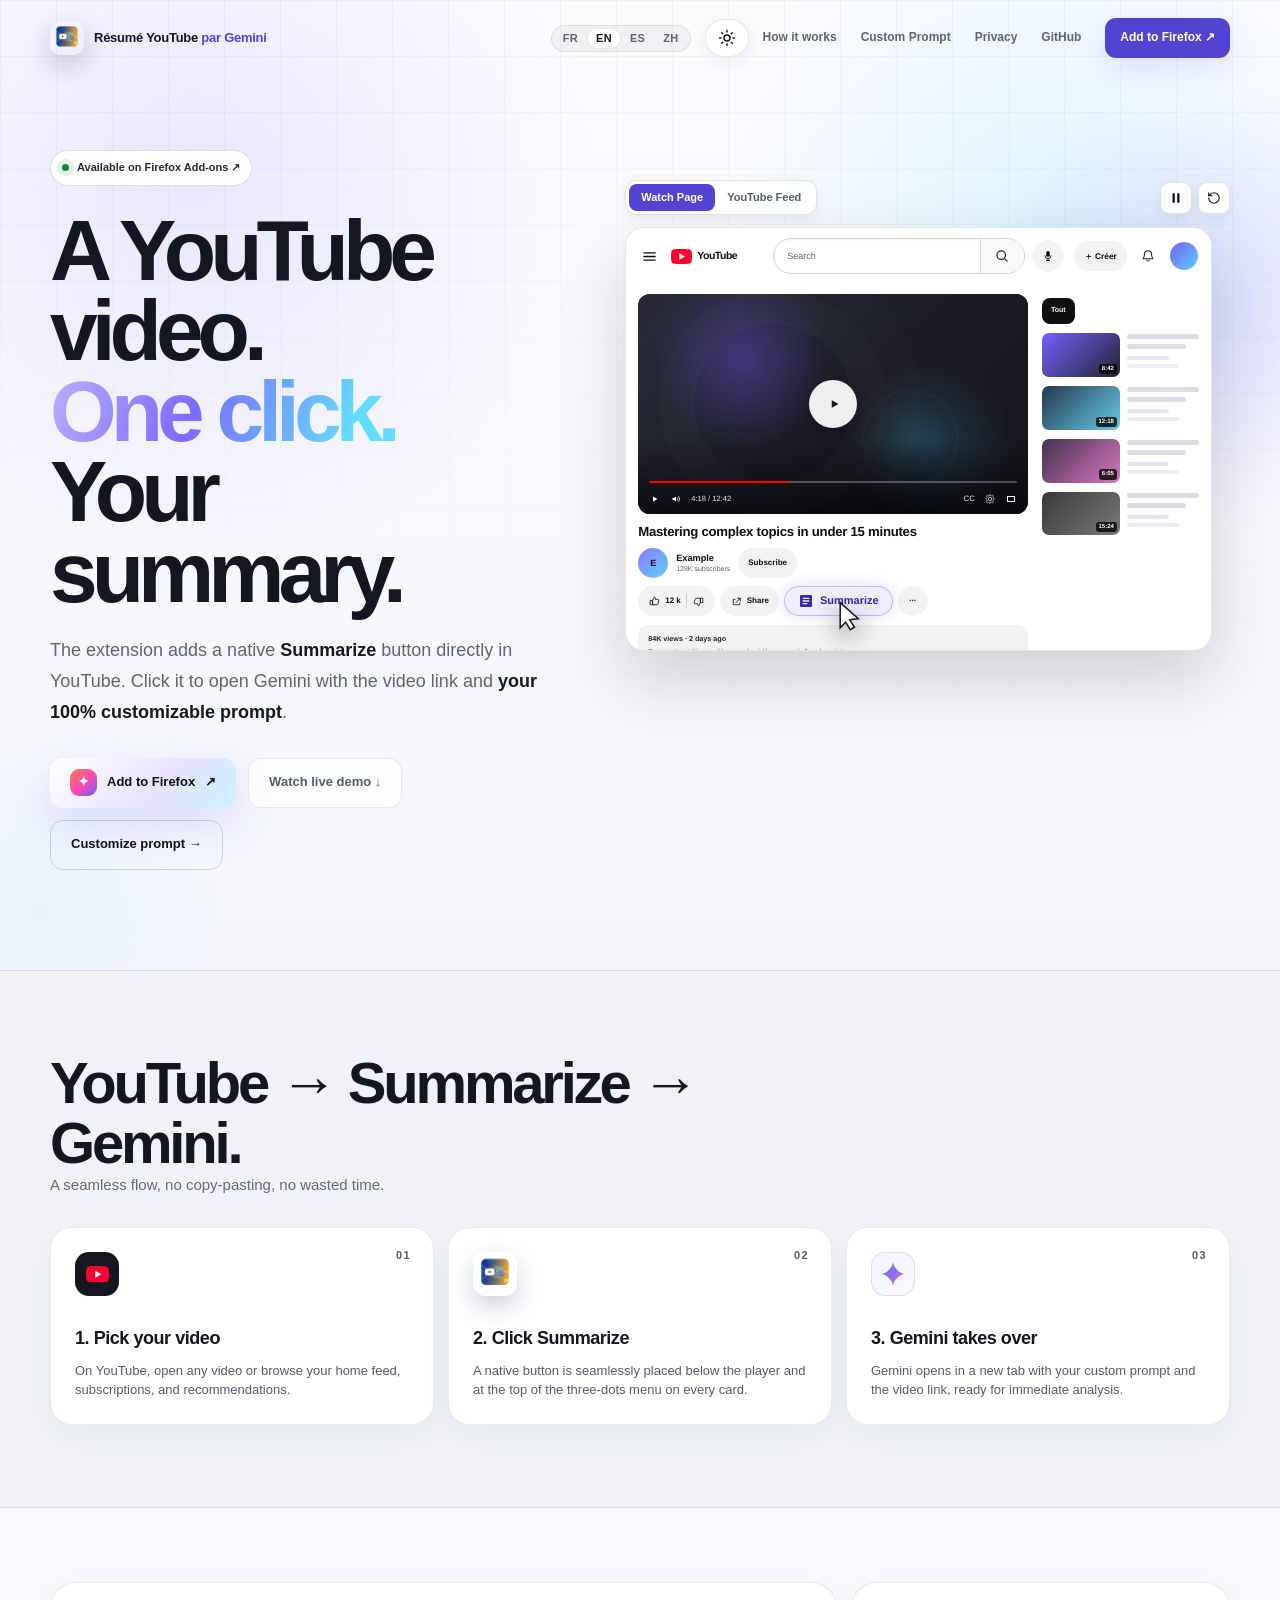
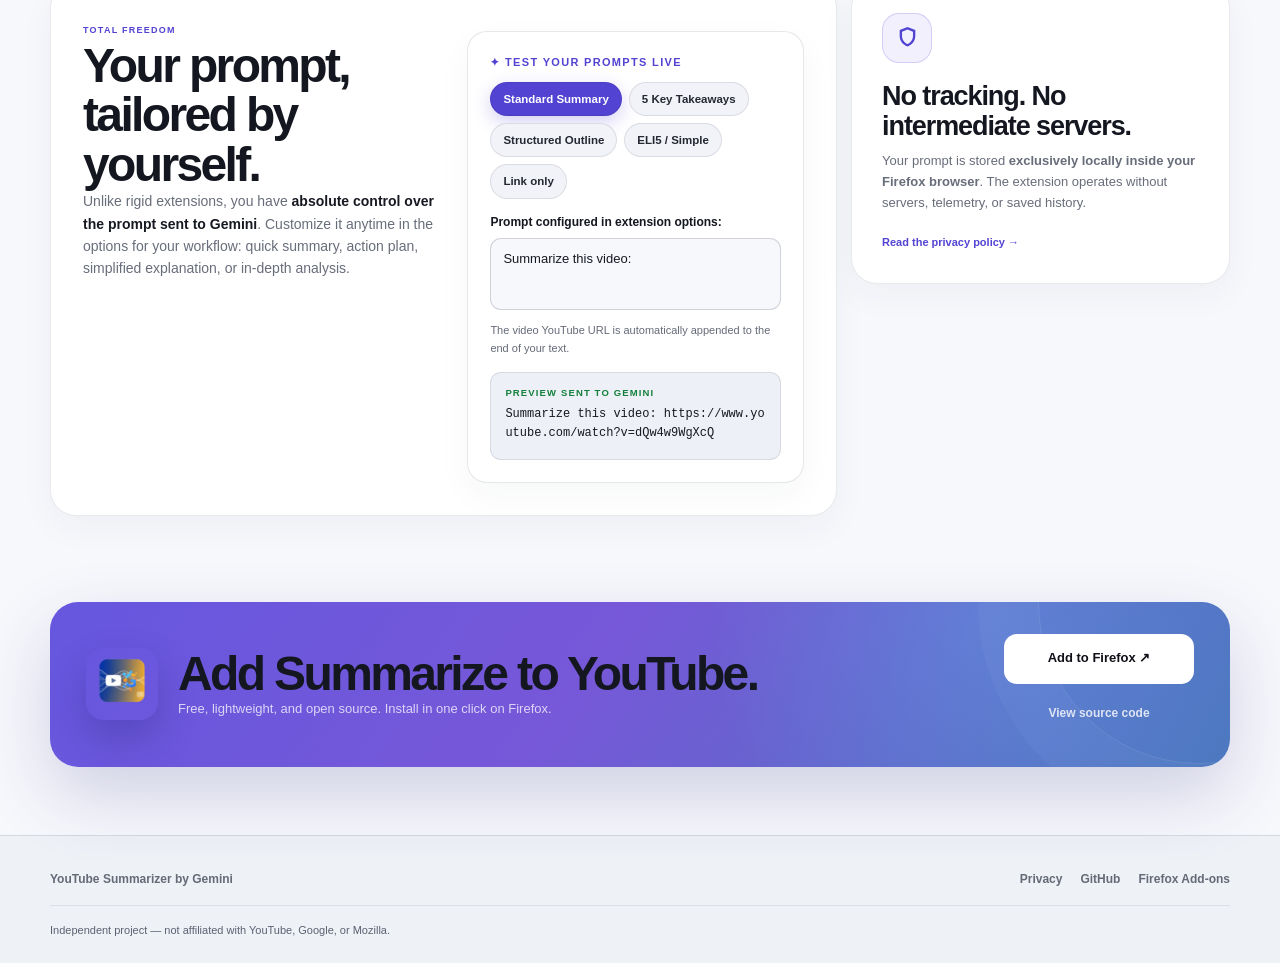
==== docs/index.html @ e34c374c "fix(landing): equalize youtube mockups, scale gemini details, and optimize mobile layout" ====
<!doctype html>
<html lang="fr">
<head>
  <meta charset="utf-8">
  <meta name="viewport" content="width=device-width,initial-scale=1">
  <meta name="theme-color" content="#0a0a0f">
  <meta name="description" content="Résumé YouTube par Gemini ajoute un bouton Résumer directement dans YouTube, puis ouvre Gemini avec la vidéo et votre prompt 100% personnalisable.">
  <meta property="og:title" content="Résumé YouTube par Gemini">
  <meta property="og:description" content="Un clic sur YouTube. Gemini s’ouvre. Votre résumé démarre avec votre prompt personnalisé.">
  <meta property="og:type" content="website">
  <meta property="og:locale" content="fr_FR">
  <meta property="og:site_name" content="Résumé YouTube par Gemini">
  <meta property="og:url" content="https://epikaigle.github.io/resume-youtube-gemini/">
  <meta property="og:image" content="https://epikaigle.github.io/resume-youtube-gemini/assets/social-preview.png?v=20260923">
  <meta property="og:image:alt" content="Résumé YouTube par Gemini — de YouTube à Gemini en un clic">
  <meta property="og:image:type" content="image/png">
  <meta property="og:image:width" content="1200">
  <meta property="og:image:height" content="630">
  <meta name="twitter:card" content="summary_large_image">
  <meta name="twitter:title" content="Résumé YouTube par Gemini">
  <meta name="twitter:description" content="Un clic sur YouTube. Gemini s’ouvre avec le lien et votre consigne personnalisée.">
  <meta name="twitter:image" content="https://epikaigle.github.io/resume-youtube-gemini/assets/social-preview.png?v=20260923">
  <meta name="twitter:image:alt" content="Résumé YouTube par Gemini — de YouTube à Gemini en un clic">
  <meta name="robots" content="index,follow">
  <link rel="canonical" href="https://epikaigle.github.io/resume-youtube-gemini/">
  <title>Résumé YouTube par Gemini — Extension Firefox</title>
  <link rel="icon" href="assets/extension-icon.png?v=20260923" type="image/png" sizes="96x96">
  <script>
    (() => {
      document.documentElement.classList.add('js');
      try {
        const saved = localStorage.getItem('site-theme');
        const systemDark = window.matchMedia('(prefers-color-scheme: dark)').matches;
        document.documentElement.dataset.theme = saved || (systemDark ? 'dark' : 'light');
      } catch {
        document.documentElement.dataset.theme = 'dark';
      }
    })();
  </script>
  <link rel="stylesheet" href="styles.css?v=20260923">
  <script type="application/ld+json">
  {
    "@context": "https://schema.org",
    "@type": "SoftwareApplication",
    "name": "Résumé YouTube par Gemini",
    "applicationCategory": "BrowserApplication",
    "operatingSystem": "Firefox",
    "description": "Extension Firefox qui ajoute un bouton Résumer sur YouTube et ouvre Gemini avec le lien de la vidéo et un prompt personnalisable.",
    "url": "https://epikaigle.github.io/resume-youtube-gemini/",
    "downloadUrl": "https://addons.mozilla.org/firefox/addon/gemini-youtube-summarizer/",
    "isAccessibleForFree": true,
    "codeRepository": "https://github.com/Epikaigle/resume-youtube-gemini",
    "image": "https://epikaigle.github.io/resume-youtube-gemini/assets/social-preview.png?v=20260923"
  }
  </script>
</head>
<body>
  <a class="skip-link" href="#main">Aller au contenu</a>
  <div class="progress" aria-hidden="true"><span></span></div>

  <header class="site-header">
    <div class="container nav">
      <a class="brand" href="#main" aria-label="Accueil">
        <img class="brand-icon" src="assets/extension-icon.png?v=20260923" width="34" height="34" alt="" aria-hidden="true">
        <span class="brand-text">Résumé YouTube <b>par Gemini</b></span>
      </a>

      <!-- Sélecteur de Langue (FR, EN, ES, ZH) -->
      <div class="lang-switcher" role="group" aria-label="Choisir la langue / Select language">
        <button class="lang-btn active" data-lang="fr" type="button" aria-label="Français">FR</button>
        <button class="lang-btn" data-lang="en" type="button" aria-label="English">EN</button>
        <button class="lang-btn" data-lang="es" type="button" aria-label="Español">ES</button>
        <button class="lang-btn" data-lang="zh" type="button" aria-label="中文">ZH</button>
      </div>

      <button class="theme-toggle" type="button" aria-label="Passer au thème clair" aria-pressed="false" title="Changer de thème">
        <svg class="theme-icon theme-icon-sun" viewBox="0 0 24 24" width="18" height="18" fill="none" stroke="currentColor" stroke-width="2" stroke-linecap="round" stroke-linejoin="round" aria-hidden="true"><circle cx="12" cy="12" r="4"/><path d="M12 2v2M12 20v2M4.93 4.93l1.41 1.41M17.66 17.66l1.41 1.41M2 12h2M20 12h2M6.34 17.66l-1.41 1.41M19.07 4.93l-1.41 1.41"/></svg>
        <svg class="theme-icon theme-icon-moon" viewBox="0 0 24 24" width="18" height="18" fill="none" stroke="currentColor" stroke-width="2" stroke-linecap="round" stroke-linejoin="round" aria-hidden="true"><path d="M12 3a6 6 0 0 0 9 9 9 9 0 1 1-9-9Z"/></svg>
      </button>

      <button class="menu-button" type="button" aria-expanded="false" aria-controls="nav-links">
        <span></span><span></span><span></span>
        <span class="sr-only">Ouvrir le menu</span>
      </button>

      <nav class="nav-links" id="nav-links">
        <a href="#comment" data-i18n="nav_how">Comment ça marche</a>
        <a href="#avantages" data-i18n="nav_custom">Personnaliser le prompt</a>
        <a href="privacy.html" data-i18n="nav_privacy">Confidentialité</a>
        <a href="https://github.com/Epikaigle/resume-youtube-gemini" target="_blank" rel="noreferrer">GitHub</a>
        <a class="nav-install" href="https://addons.mozilla.org/firefox/addon/gemini-youtube-summarizer/" target="_blank" rel="noreferrer" data-i18n="nav_install">Ajouter à Firefox ↗</a>
      </nav>
    </div>
  </header>

  <main id="main">
    <section class="hero">
      <div class="hero-light hero-light-a" aria-hidden="true"></div>
      <div class="hero-light hero-light-b" aria-hidden="true"></div>

      <div class="container hero-grid">
        <div class="hero-copy reveal">
          <a class="amo-pill" href="https://addons.mozilla.org/firefox/addon/gemini-youtube-summarizer/" target="_blank" rel="noreferrer">
            <span></span> <span data-i18n="hero_pill">Disponible sur Firefox Add-ons ↗</span>
          </a>

          <h1 data-i18n="hero_title">Une vidéo YouTube.<br><em>Un clic.</em> Votre résumé.</h1>
          <p class="hero-text" data-i18n="hero_text">L’extension ajoute un bouton <strong>Résumer</strong> natif directement dans YouTube. Au clic, elle ouvre Gemini avec le lien de la vidéo et <strong>votre prompt 100% personnalisable</strong>.</p>

          <div class="hero-actions">
            <a class="button button-primary" href="https://addons.mozilla.org/firefox/addon/gemini-youtube-summarizer/" target="_blank" rel="noreferrer">
              <span class="firefox-mark">✦</span>
              <span data-i18n="hero_cta_add">Ajouter à Firefox</span>
              <span>↗</span>
            </a>
            <a class="button button-secondary" href="#demo" id="hero-demo-trigger" data-i18n="hero_cta_demo">Voir la démo en direct ↓</a>
            <a class="button button-outline" href="#avantages" data-i18n="hero_cta_custom">Personnaliser son prompt →</a>
          </div>
        </div>

        <div class="hero-visual reveal" id="demo" data-flow-mode="watch" data-flow-phase="idle" role="region" aria-label="Démonstration animée de l'extension YouTube et Google Gemini">
          
          <!-- Contrôles positionnés au-dessus de la fenêtre YouTube (sans superposition) -->
          <div class="demo-controls-bar" aria-label="Contrôles de la démonstration">
            <div class="demo-modes" role="tablist" aria-label="Scénario YouTube">
              <button class="demo-mode-tab active" type="button" data-mode="watch" role="tab" aria-selected="true" data-i18n="demo_tab_watch">Page Vidéo</button>
              <button class="demo-mode-tab" type="button" data-mode="feed" role="tab" aria-selected="false" data-i18n="demo_tab_feed">Accueil YouTube</button>
            </div>
            <div class="demo-actions">
              <button class="demo-ctrl-btn" id="demo-ctrl-toggle" type="button" aria-label="Mettre en pause l’animation" title="Pause / Lecture">
                <svg class="icon-pause" viewBox="0 0 24 24" width="14" height="14" fill="currentColor" aria-hidden="true"><rect x="6" y="4" width="4" height="16" rx="1"/><rect x="14" y="4" width="4" height="16" rx="1"/></svg>
                <svg class="icon-play" viewBox="0 0 24 24" width="14" height="14" fill="currentColor" aria-hidden="true"><path d="m7 4 13 8-13 8V4Z"/></svg>
              </button>
              <button class="demo-ctrl-btn" id="demo-ctrl-replay" type="button" aria-label="Rejouer l’animation" title="Rejouer">
                <svg viewBox="0 0 24 24" width="14" height="14" fill="none" stroke="currentColor" stroke-width="2" stroke-linecap="round" stroke-linejoin="round" aria-hidden="true"><path d="M3 12a9 9 0 1 0 9-9 9.75 9.75 0 0 0-6.74 2.74L3 8"/><path d="M3 3v5h5"/></svg>
              </button>
            </div>
          </div>

          <!-- Zone scénique contenant les fenêtres YouTube et Gemini -->
          <div class="demo-stage">
            <div class="demo-cursor" aria-hidden="true">
              <svg viewBox="0 0 24 30"><path d="M3 2.5 20.5 18l-8.2 1.2 4.5 7.2-4.1 2.3-4.4-7.2L3 27V2.5Z" fill="#fff" stroke="#171820" stroke-width="1.5"/></svg>
              <span class="cursor-click-ring"></span>
            </div>

            <!-- YouTube Watch Page Mockup (Exact Extension & YouTube Layout) -->
            <div class="youtube-page-mock">
              <div class="yt-appbar">
                <div class="yt-left">
                  <span class="yt-menu" aria-hidden="true"><svg viewBox="0 0 24 24"><path d="M4 7h16M4 12h16M4 17h16" fill="none" stroke="currentColor" stroke-width="1.8" stroke-linecap="round"/></svg></span>
                  <span class="yt-logo">
                    <svg viewBox="0 0 28 20" aria-hidden="true"><path fill="#ff0033" d="M27.4 3.1A3.5 3.5 0 0 0 25 .7C22.8 0 14 0 14 0S5.2 0 3 .7A3.5 3.5 0 0 0 .6 3.1 36 36 0 0 0 0 10a36 36 0 0 0 .6 6.9A3.5 3.5 0 0 0 3 19.3c2.2.7 11 .7 11 .7s8.8 0 11-.7a3.5 3.5 0 0 0 2.4-2.4A36 36 0 0 0 28 10a36 36 0 0 0-.6-6.9Z"/><path fill="#fff" d="m11.2 14.3 7.3-4.3-7.3-4.3v8.6Z"/></svg>
                    <b>YouTube</b>
                  </span>
                </div>

                <div class="yt-search-wrap">
                  <div class="yt-search">
                    <span class="demo-yt-search-label">Rechercher</span>
                    <b aria-hidden="true"><svg viewBox="0 0 24 24"><circle cx="10.8" cy="10.8" r="6.4" fill="none" stroke="currentColor" stroke-width="1.8"/><path d="m15.6 15.6 4.1 4.1" fill="none" stroke="currentColor" stroke-width="1.8" stroke-linecap="round"/></svg></b>
                  </div>
                  <span class="yt-voice" aria-hidden="true"><svg viewBox="0 0 24 24"><rect x="9" y="3.5" width="6" height="10" rx="3" fill="currentColor"/><path d="M6.8 11.5a5.2 5.2 0 0 0 10.4 0M12 16.7v3M9.3 19.7h5.4" fill="none" stroke="currentColor" stroke-width="1.5" stroke-linecap="round"/></svg></span>
                </div>

                <div class="yt-top-actions">
                  <span class="yt-create">＋ Créer</span>
                  <span class="yt-bell" aria-hidden="true"><svg viewBox="0 0 24 24"><path d="M6.7 9.5a5.3 5.3 0 0 1 10.6 0c0 5 2 5.4 2 6.5H4.7c0-1.1 2-1.5 2-6.5Z" fill="none" stroke="currentColor" stroke-width="1.6"/><path d="M10 18.2a2.2 2.2 0 0 0 4 0" fill="none" stroke="currentColor" stroke-width="1.6" stroke-linecap="round"/></svg></span>
                  <i class="yt-profile"></i>
                </div>
              </div>

              <div class="yt-layout">
                <div class="yt-watch">
                  <div class="yt-player">
                    <div class="yt-scene">
                      <div class="scene-orb scene-orb-a"></div>
                      <div class="scene-orb scene-orb-b"></div>
                      <span class="player-center" aria-hidden="true"><svg viewBox="0 0 24 24"><path d="m9 7 9 5-9 5V7Z" fill="currentColor"/></svg></span>
                    </div>
                    <div class="yt-progress-track"><i></i></div>
                    <div class="yt-controls">
                      <span class="yt-control-icon" aria-hidden="true"><svg viewBox="0 0 24 24"><path d="m8 7 9 5-9 5V7Z" fill="currentColor"/></svg></span>
                      <span class="yt-control-icon" aria-hidden="true"><svg viewBox="0 0 24 24"><path d="M5 10v4h3l4 3V7l-4 3H5Z" fill="currentColor"/><path d="M15 9.5a4 4 0 0 1 0 5M17.5 7a7.2 7.2 0 0 1 0 10" fill="none" stroke="currentColor" stroke-width="1.5" stroke-linecap="round"/></svg></span>
                      <small>4:18 / 12:42</small>
                      <div>
                        <span>CC</span>
                        <span class="yt-control-icon" aria-hidden="true"><svg viewBox="0 0 24 24"><path d="M12 8.5a3.5 3.5 0 1 0 0 7 3.5 3.5 0 0 0 0-7Z" fill="none" stroke="currentColor" stroke-width="1.5"/><path d="m12 3 1 2.1 2.3.5 1.8-1.4 2 2-1.4 1.8.5 2.3L20.5 12l-2.3 1.7-.5 2.3 1.4 1.8-2 2-1.8-1.4-2.3.5L12 21l-1-2.1-2.3-.5-1.8 1.4-2-2L6.3 16l-.5-2.3L3.5 12l2.3-1.7.5-2.3L4.9 6.2l2-2 1.8 1.4 2.3-.5L12 3Z" fill="none" stroke="currentColor" stroke-width="1.2" stroke-linejoin="round"/></svg></span>
                        <span class="yt-control-icon" aria-hidden="true"><svg viewBox="0 0 24 24"><path d="M4 6h16v12H4V6Zm2 2v8h12V8H6Z" fill="currentColor"/></svg></span>
                      </div>
                    </div>
                  </div>

                  <div class="yt-title demo-yt-title">Comprendre un sujet complexe en moins de 15 minutes</div>

                  <div class="yt-info-row">
                    <div class="yt-channel">
                      <span class="yt-avatar">E</span>
                      <div><strong class="demo-yt-channel">Exemple</strong><small class="demo-yt-subs">128 k abonnés</small></div>
                      <span class="yt-subscribe demo-yt-subscribe">S’abonner</span>
                    </div>

                    <!-- Authentic YouTube Action Buttons with the injected extension button -->
                    <div class="yt-actions-row">
                      <span class="yt-pill yt-pill-like"><svg class="yt-action-icon" viewBox="0 0 24 24" aria-hidden="true"><path d="M8.5 10 11 4.5c.5-1.1 2.1-.8 2.2.4l.2 3.1H18a2 2 0 0 1 1.9 2.5l-1.5 6A2 2 0 0 1 16.5 18H8.5v-8Z" fill="none" stroke="currentColor" stroke-width="1.5"/><path d="M4 10h4.5v8H4v-8Z" fill="none" stroke="currentColor" stroke-width="1.5"/></svg>12 k<i class="yt-like-sep"></i><svg class="yt-action-icon" viewBox="0 0 24 24" aria-hidden="true"><path d="M15.5 14 13 19.5c-.5 1.1-2.1.8-2.2-.4l-.2-3.1H6a2 2 0 0 1-1.9-2.5l1.5-6A2 2 0 0 1 7.5 6h8v8Z" fill="none" stroke="currentColor" stroke-width="1.5"/><path d="M20 14h-4.5V6H20v8Z" fill="none" stroke="currentColor" stroke-width="1.5"/></svg></span>
                      <span class="yt-pill"><svg class="yt-action-icon" viewBox="0 0 24 24" aria-hidden="true"><path d="M14 6h5v5M19 6l-8 8" fill="none" stroke="currentColor" stroke-width="1.7" stroke-linecap="round"/><path d="M18 14v4H6V8h4" fill="none" stroke="currentColor" stroke-width="1.5"/></svg><span class="demo-yt-share">Partager</span></span>
                      
                      <!-- Exact Injected Button from extension content.js -->
                      <strong class="yt-resume-action yt-spec-button-tonal" id="gemini-summary-button-watch-page" title="Résumer">
                        <svg class="yt-summary-svg" viewBox="0 0 24 24" width="20" height="20" aria-hidden="true"><path d="M19 3H5c-1.1 0-2 .9-2 2v14c0 1.1.9 2 2 2h14c1.1 0 2-.9 2-2V5c0-1.1-.9-2-2-2zm-5 14H7v-2h7v2zm3-4H7v-2h10v2zm0-4H7V7h10v2z" fill="currentColor"/></svg>
                        <span class="demo-yt-btn-text">Résumer</span>
                        <i></i>
                      </strong>

                      <span class="yt-pill yt-more" aria-hidden="true">···</span>
                    </div>
                  </div>

                  <div class="yt-description">
                    <strong class="demo-yt-views">84 k vues · il y a 2 jours</strong>
                    <span>Dans cette vidéo, on découvre les idées essentielles du sujet...</span>
                  </div>
                </div>

                <aside class="yt-sidebar" aria-hidden="true">
                  <span class="yt-filter">Tout</span>
                  <div class="yt-rec"><i class="thumb thumb-a"><span>8:42</span></i><div><b></b><b></b><small></small><em></em></div></div>
                  <div class="yt-rec"><i class="thumb thumb-b"><span>12:18</span></i><div><b></b><b></b><small></small><em></em></div></div>
                  <div class="yt-rec"><i class="thumb thumb-c"><span>6:05</span></i><div><b></b><b></b><small></small><em></em></div></div>
                  <div class="yt-rec"><i class="thumb thumb-d"><span>15:24</span></i><div><b></b><b></b><small></small><em></em></div></div>
                </aside>
              </div>
            </div>

            <!-- YouTube Feed Mockup (True Regular Grid & Popup Menu) -->
            <div class="youtube-feed-mock" aria-hidden="true">
              <div class="yt-feed-top">
                <div class="yt-feed-brand">
                  <span class="yt-menu" aria-hidden="true"><svg viewBox="0 0 24 24"><path d="M4 7h16M4 12h16M4 17h16" fill="none" stroke="currentColor" stroke-width="1.8" stroke-linecap="round"/></svg></span>
                  <span class="yt-logo">
                    <svg viewBox="0 0 28 20" aria-hidden="true"><path fill="#ff0033" d="M27.4 3.1A3.5 3.5 0 0 0 25 .7C22.8 0 14 0 14 0S5.2 0 3 .7A3.5 3.5 0 0 0 .6 3.1 36 36 0 0 0 0 10a36 36 0 0 0 .6 6.9A3.5 3.5 0 0 0 3 19.3c2.2.7 11 .7 11 .7s8.8 0 11-.7a3.5 3.5 0 0 0 2.4-2.4A36 36 0 0 0 28 10a36 36 0 0 0-.6-6.9Z"/><path fill="#fff" d="m11.2 14.3 7.3-4.3-7.3-4.3v8.6Z"/></svg>
                    <b>YouTube</b>
                  </span>
                </div>

                <div class="yt-feed-search">
                  <span class="demo-yt-search-label">Rechercher</span>
                  <svg viewBox="0 0 24 24" aria-hidden="true"><circle cx="10.8" cy="10.8" r="6.4" fill="none" stroke="currentColor" stroke-width="1.8"/><path d="m15.6 15.6 4.1 4.1" fill="none" stroke="currentColor" stroke-width="1.8" stroke-linecap="round"/></svg>
                </div>

                <div class="yt-feed-actions">
                  <span class="yt-create">＋ Créer</span>
                  <i class="yt-profile"></i>
                </div>
              </div>

              <!-- Pill tags filter bar -->
              <div class="yt-chips-bar" aria-hidden="true">
                <span class="yt-chip active">Tout</span>
                <span class="yt-chip">Podcasts</span>
                <span class="yt-chip">Musique</span>
                <span class="yt-chip">Jeux vidéo</span>
              </div>

              <!-- True Regular 3-Column YouTube Grid -->
              <div class="yt-feed-layout">
                <article class="yt-card featured-card">
                  <div class="yt-card-thumb thumb-a"><span>12:42</span></div>
                  <div class="yt-card-meta">
                    <span class="yt-card-avatar">E</span>
                    <div class="yt-card-copy">
                      <b class="demo-card1-title">Comprendre un sujet complexe en moins de 15 minutes</b>
                      <small class="demo-card1-meta">Exemple · 84 k vues · il y a 2 jours</small>
                    </div>
                    <span class="yt-card-more">⋮</span>
                  </div>

                  <!-- Authentic Injected Menu item at top of dropdown -->
                  <div class="yt-card-menu">
                    <strong class="yt-card-resume" id="gemini-summary-button-menu">
                      <svg viewBox="0 0 24 24" width="18" height="18" aria-hidden="true"><path d="M19 3H5c-1.1 0-2 .9-2 2v14c0 1.1.9 2 2 2h14c1.1 0 2-.9 2-2V5c0-1.1-.9-2-2-2zm-5 14H7v-2h7v2zm3-4H7v-2h10v2zm0-4H7V7h10v2z" fill="currentColor"/></svg>
                      <span class="demo-yt-btn-text">Résumer</span>
                    </strong>
                    <span class="demo-menu-queue">Ajouter à la file d'attente</span>
                    <span class="demo-menu-save">Enregistrer pour plus tard</span>
                    <span class="demo-menu-share">Partager</span>
                  </div>
                </article>

                <article class="yt-card">
                  <div class="yt-card-thumb thumb-b"><span>8:42</span></div>
                  <div class="yt-card-meta">
                    <span class="yt-card-avatar">A</span>
                    <div class="yt-card-copy">
                      <b class="demo-card2-title">Les 5 idées clés pour progresser plus vite</b>
                      <small class="demo-card2-meta">Apprendre · 42 k vues · il y a 3 jours</small>
                    </div>
                    <span class="yt-card-dots">⋮</span>
                  </div>
                </article>

                <article class="yt-card">
                  <div class="yt-card-thumb thumb-c"><span>15:20</span></div>
                  <div class="yt-card-meta">
                    <span class="yt-card-avatar">M</span>
                    <div class="yt-card-copy">
                      <b class="demo-card3-title">Méthode simple pour retenir l'essentiel</b>
                      <small class="demo-card3-meta">Méthode · 63 k vues · il y a 5 jours</small>
                    </div>
                    <span class="yt-card-dots">⋮</span>
                  </div>
                </article>

                <article class="yt-card">
                  <div class="yt-card-thumb thumb-d"><span>21:15</span></div>
                  <div class="yt-card-meta">
                    <span class="yt-card-avatar">S</span>
                    <div class="yt-card-copy">
                      <b class="demo-card4-title">Guide complet : Maîtriser de nouvelles compétences</b>
                      <small class="demo-card4-meta">Science · 95 k vues · il y a 1 semaine</small>
                    </div>
                    <span class="yt-card-dots">⋮</span>
                  </div>
                </article>

                <article class="yt-card">
                  <div class="yt-card-thumb thumb-a"><span>10:05</span></div>
                  <div class="yt-card-meta">
                    <span class="yt-card-avatar">D</span>
                    <div class="yt-card-copy">
                      <b class="demo-card5-title">Comment organiser ses notes et ses idées efficacement</b>
                      <small class="demo-card5-meta">Découverte · 51 k vues · il y a 4 jours</small>
                    </div>
                    <span class="yt-card-dots">⋮</span>
                  </div>
                </article>

                <article class="yt-card">
                  <div class="yt-card-thumb thumb-b"><span>14:30</span></div>
                  <div class="yt-card-meta">
                    <span class="yt-card-avatar">T</span>
                    <div class="yt-card-copy">
                      <b class="demo-card6-title">Les secrets de la productivité moderne expliqués</b>
                      <small class="demo-card6-meta">Tech · 112 k vues · il y a 6 jours</small>
                    </div>
                    <span class="yt-card-dots">⋮</span>
                  </div>
                </article>
              </div>
            </div>

            <div class="handoff-arrow" aria-hidden="true">
              <span class="transfer-packet"><b>URL + Prompt</b></span>
              <svg viewBox="0 0 120 46"><path d="M3 23 C34 3,82 43,116 22" fill="none" stroke="currentColor" stroke-width="2" stroke-dasharray="4 6"/><path d="m108 14 9 8-9 8" fill="none" stroke="currentColor" stroke-width="2"/></svg>
            </div>

            <!-- Google Gemini Authentic Web Interface Mockup with Gemini Flash -->
            <div class="gemini-app-mock" aria-hidden="true">
              <aside class="gemini-sidebar-mock">
                <div class="gemini-side-brand">
                  <span aria-hidden="true"><svg viewBox="0 0 24 24"><path d="M4 7h16M4 12h16M4 17h16" fill="none" stroke="currentColor" stroke-width="1.7" stroke-linecap="round"/></svg></span>
                  <span class="gemini-brand-badge">Gemini</span>
                </div>
                <div class="gemini-new-chat">＋ <span class="demo-gemini-new-chat">Nouveau chat</span></div>
                <small class="demo-gemini-recent">Récents</small>
                <div class="gemini-history">
                  <i></i><i></i><i class="short"></i>
                </div>
                <div class="gemini-side-settings" aria-hidden="true"><svg viewBox="0 0 24 24"><circle cx="12" cy="12" r="3.2" fill="none" stroke="currentColor" stroke-width="1.5"/><path d="m12 3 1 2.1 2.3.5 1.8-1.4 2 2-1.4 1.8.5 2.3L20.5 12l-2.3 1.7-.5 2.3 1.4 1.8-2 2-1.8-1.4-2.3.5L12 21l-1-2.1-2.3-.5-1.8 1.4-2-2L6.3 16l-.5-2.3L3.5 12l2.3-1.7.5-2.3L4.9 6.2l2-2 1.8 1.4 2.3-.5L12 3Z" fill="none" stroke="currentColor" stroke-width="1.1" stroke-linejoin="round"/></svg></div>
              </aside>

              <div class="gemini-main-mock">
                <div class="gemini-topbar-mock">
                  <div class="gemini-model-pill">
                    <strong class="demo-gemini-model">Gemini Flash</strong>
                    <span class="chevron">▾</span>
                  </div>
                  <span class="gemini-account">E</span>
                </div>

                <div class="gemini-thread">
                  <div class="gemini-user-message">
                    <div class="gemini-yt-chip">
                      <svg viewBox="0 0 24 24" width="16" height="16" fill="#ff0033" aria-hidden="true"><path d="M23.498 6.186a3.016 3.016 0 0 0-2.122-2.136C19.505 3.545 12 3.545 12 3.545s-7.505 0-9.377.505A3.017 3.017 0 0 0 .502 6.186C0 8.07 0 12 0 12s0 3.93.502 5.814a3.016 3.016 0 0 0 2.122 2.136c1.871.505 9.376.505 9.376.505s7.505 0 9.377-.505a3.015 3.015 0 0 0 2.122-2.136C24 15.93 24 12 24 12s0-3.93-.502-5.814zM9.545 15.568V8.432L15.818 12l-6.273 3.568z"/></svg>
                      <span>youtube.com/watch?v=VIDEO_ID</span>
                    </div>
                    <span class="user-prompt-text demo-user-prompt">Résume-moi la vidéo :</span>
                  </div>

                  <div class="gemini-thinking">
                    <span class="gemini-glyph">✦</span>
                    <div>
                      <strong class="demo-gemini-thinking">Analyse de la vidéo YouTube...</strong>
                      <span class="thinking-dots"><i></i><i></i><i></i></span>
                    </div>
                  </div>

                  <div class="gemini-response">
                    <div class="gemini-response-brand"><span class="gemini-glyph">✦</span><strong>Gemini</strong></div>
                    <div class="gemini-response-title demo-gemini-resp-title">Résumé de la vidéo</div>
                    <p class="response-line response-intro demo-gemini-resp-intro">Voici les points clés à retenir de la présentation :</p>
                    <ul>
                      <li class="response-line response-one"><b class="demo-resp-p1-title">Concepts fondamentaux :</b> <span class="demo-resp-p1-text">se concentrer sur les piliers essentiels pour assimiler rapidement le sujet.</span></li>
                      <li class="response-line response-two"><b class="demo-resp-p2-title">Mise en pratique :</b> <span class="demo-resp-p2-text">connecter les idées nouvelles à des cas réels plutôt que les mémoriser isolément.</span></li>
                      <li class="response-line response-three"><b class="demo-resp-p3-title">Synthèse :</b> <span class="demo-resp-p3-text">retenir les 3 enseignements majeurs pour gagner un temps précieux.</span></li>
                    </ul>
                    <div class="gemini-response-actions">
                      <span title="Bonne réponse">👍</span>
                      <span title="Mauvaise réponse">👎</span>
                      <span title="Copier">📋</span>
                      <span title="Partager">↗</span>
                    </div>
                  </div>
                </div>

                <div class="gemini-composer">
                  <span class="gemini-add">＋</span>
                  <div class="gemini-composer-copy">
                    <span class="composer-placeholder demo-gemini-placeholder">Demandez à Gemini...</span>
                    <span class="composer-prompt" data-full-prompt="Résume-moi la vidéo : youtube.com/watch?v=VIDEO_ID"></span><span class="composer-caret" aria-hidden="true"></span>
                  </div>
                  <span class="gemini-mic" aria-hidden="true"><svg viewBox="0 0 24 24"><rect x="9" y="4" width="6" height="10" rx="3" fill="none" stroke="currentColor" stroke-width="1.6"/><path d="M6.8 11.5a5.2 5.2 0 0 0 10.4 0M12 16.7V20" fill="none" stroke="currentColor" stroke-width="1.6" stroke-linecap="round"/></svg></span>
                  <span class="gemini-send-animated">↑<i></i></span>
                </div>
              </div>
            </div>
          </div>
        </div>
      </div>
    </section>

    <!-- Section Comment ça marche -->
    <section class="how" id="comment">
      <div class="container">
        <div class="section-title reveal">
          <h2 data-i18n="how_title">YouTube → Résumer → Gemini.</h2>
          <p data-i18n="how_subtitle">Un flux direct, sans copier-coller ni perte de temps.</p>
        </div>

        <div class="steps">
          <article class="step reveal">
            <span class="number">01</span>
            <div class="step-icon youtube-mini">
              <svg viewBox="0 0 28 20" aria-hidden="true"><path fill="#ff0033" d="M27.4 3.1A3.5 3.5 0 0 0 25 .7C22.8 0 14 0 14 0S5.2 0 3 .7A3.5 3.5 0 0 0 .6 3.1 36 36 0 0 0 0 10a36 36 0 0 0 .6 6.9A3.5 3.5 0 0 0 3 19.3c2.2.7 11 .7 11 .7s8.8 0 11-.7a3.5 3.5 0 0 0 2.4-2.4A36 36 0 0 0 28 10a36 36 0 0 0-.6-6.9Z"/><path fill="#fff" d="m11.2 14.3 7.3-4.3-7.3-4.3v8.6Z"/></svg>
            </div>
            <h3 data-i18n="how_step1_title">1. Choisissez votre vidéo</h3>
            <p data-i18n="how_step1_desc">Sur YouTube, ouvrez une vidéo ou parcourez votre fil d’accueil, vos abonnements et vos recommandations.</p>
          </article>

          <article class="step reveal">
            <span class="number">02</span>
            <div class="step-icon extension-mini">
              <img src="assets/extension-icon.png?v=20260923" width="44" height="44" loading="lazy" decoding="async" alt="" aria-hidden="true">
            </div>
            <h3 data-i18n="how_step2_title">2. Cliquez sur Résumer</h3>
            <p data-i18n="how_step2_desc">Un bouton natif est ajouté sous le lecteur YouTube et en tête du menu contextuel (trois points) de chaque vidéo.</p>
          </article>

          <article class="step reveal">
            <span class="number">03</span>
            <div class="step-icon gemini-mini" aria-hidden="true">
              <svg viewBox="0 0 48 48">
                <defs><linearGradient id="gemini-step-gradient" x1="6" y1="4" x2="42" y2="44" gradientUnits="userSpaceOnUse"><stop stop-color="#4f8cff"/><stop offset=".48" stop-color="#8d6df1"/><stop offset="1" stop-color="#e46fc6"/></linearGradient></defs>
                <path d="M24 4c1.8 10.1 9.9 18.2 20 20-10.1 1.8-18.2 9.9-20 20-1.8-10.1-9.9-18.2-20-20C14.1 22.2 22.2 14.1 24 4Z" fill="url(#gemini-step-gradient)"/>
              </svg>
            </div>
            <h3 data-i18n="how_step3_title">3. Gemini prend le relais</h3>
            <p data-i18n="how_step3_desc">Gemini s’ouvre dans un nouvel onglet avec votre consigne personnalisée et le lien de la vidéo, prêt pour l’analyse.</p>
          </article>
        </div>
      </div>
    </section>

    <!-- Studio de Personnalisation du Prompt (Hauteur verrouillée : 0px de saut) -->
    <section class="benefits" id="avantages">
      <div class="container benefits-grid">
        <div class="benefit-main reveal">
          <div class="benefit-copy">
            <span class="kicker" data-i18n="studio_kicker">Liberté totale</span>
            <h2 data-i18n="studio_title_section">Votre prompt, personnalisé par vous-même.</h2>
            <p class="benefit-lead" data-i18n="studio_lead">
              Contrairement à d’autres extensions figées, vous avez le <strong>contrôle absolu sur la consigne envoyée à Gemini</strong>. Modifiez-la librement dans les options selon vos besoins : résumé rapide, plan d’action, vulgarisation ou analyse détaillée.
            </p>
          </div>

          <!-- Studio interactif calqué sur options.html de l'extension -->
          <div class="prompt-studio">
            <div class="studio-header">
              <span class="studio-title" data-i18n="studio_test_title">✦ Testez vos consignes en direct</span>
              <div class="studio-preset-list" role="group" aria-label="Exemples de prompts">
                <button class="preset-chip active" type="button" data-preset-id="classic" data-i18n="preset_classic">Résumé classique</button>
                <button class="preset-chip" type="button" data-preset-id="points" data-i18n="preset_points">5 idées clés</button>
                <button class="preset-chip" type="button" data-preset-id="plan" data-i18n="preset_plan">Plan détaillé</button>
                <button class="preset-chip" type="button" data-preset-id="simple" data-i18n="preset_simple">Vulgarisation</button>
                <button class="preset-chip" type="button" data-preset-id="link" data-i18n="preset_link">Lien seul</button>
              </div>
            </div>

            <div class="studio-editor">
              <label for="interactive-prompt-input" data-i18n="studio_input_label">Texte configuré dans les options de l’extension :</label>
              <textarea id="interactive-prompt-input" rows="3" spellcheck="false">Résume-moi la vidéo :</textarea>
              <small class="studio-hint" data-i18n="studio_hint">L'URL YouTube de la vidéo est ajoutée automatiquement à la fin de votre texte.</small>
            </div>

            <div class="studio-preview-card" aria-live="polite">
              <span class="preview-badge" data-i18n="studio_preview_badge">Aperçu envoyé à Gemini</span>
              <pre class="studio-preview-text" id="interactive-prompt-preview">Résume-moi la vidéo : https://www.youtube.com/watch?v=dQw4w9WgXcQ</pre>
            </div>
          </div>
        </div>

        <div class="benefit-side reveal" id="confidentialite">
          <span class="privacy-icon">
            <svg viewBox="0 0 32 32" aria-hidden="true"><path d="M16 2.6 26 6.5v7.5c0 6.1-4 11.3-10 13.4C10 25.3 6 20.1 6 14V6.5l10-3.9Zm0 3.3L9 8.6V14c0 4.5 2.8 8.5 7 10.4 4.2-1.9 7-5.9 7-10.4V8.6l-7-2.7Z"/></svg>
          </span>
          <h3 data-i18n="privacy_card_title">Pas de collecte. Pas de serveur intermédiaire.</h3>
          <p data-i18n="privacy_card_desc">Votre prompt est stocké <strong>uniquement en local dans votre navigateur Firefox</strong>. L'extension n'a aucun serveur, aucune télémétrie et ne conserve aucun historique.</p>
          <a class="benefit-privacy-link" href="privacy.html" data-i18n="privacy_card_link">Lire la politique de confidentialité →</a>
        </div>
      </div>
    </section>

    <!-- Section Installation -->
    <section class="install">
      <div class="container install-card reveal">
        <div class="install-copy">
          <img src="assets/extension-icon.png?v=20260923" width="96" height="96" loading="lazy" decoding="async" alt="" aria-hidden="true">
          <div>
            <h2 data-i18n="install_title">Ajoutez Résumer à YouTube.</h2>
            <p data-i18n="install_desc">Gratuit, léger et open source. Installez en un clic sur Firefox.</p>
          </div>
        </div>

        <div class="install-actions">
          <a class="button button-white" href="https://addons.mozilla.org/firefox/addon/gemini-youtube-summarizer/" target="_blank" rel="noreferrer" data-i18n="install_btn">Ajouter à Firefox ↗</a>
          <a class="code-link" href="https://github.com/Epikaigle/resume-youtube-gemini" target="_blank" rel="noreferrer" data-i18n="install_source">Voir le code source</a>
        </div>
      </div>
    </section>
  </main>

  <footer>
    <div class="container footer-row">
      <span class="footer-brand-title" data-i18n="footer_brand">Résumé YouTube par Gemini</span>
      <div>
        <a href="privacy.html" data-i18n="nav_privacy">Confidentialité</a>
        <a href="https://github.com/Epikaigle/resume-youtube-gemini" target="_blank" rel="noreferrer">GitHub</a>
        <a href="https://addons.mozilla.org/firefox/addon/gemini-youtube-summarizer/" target="_blank" rel="noreferrer">Firefox Add-ons</a>
      </div>
    </div>
    <div class="container legal-line" data-i18n="footer_legal">Projet indépendant — non affilié à YouTube, Google ou Mozilla.</div>
  </footer>

  <script src="script.js?v=20260923"></script>
</body>
</html>
---- docs/styles.css ----
:root{
  --bg:#0a0a0f;
  --bg-soft:#111118;
  --panel:#15151e;
  --text:#f6f7fb;
  --muted:#a6a8b5;
  --line:rgba(255,255,255,.09);
  --line-strong:rgba(255,255,255,.16);
  --purple:#7b6cff;
  --purple-2:#aa8cff;
  --cyan:#63dcff;
  --green:#70e2ad;
  --max:1180px;
}
*{
  box-sizing:border-box
}
html{
  scroll-behavior:smooth;scroll-padding-top:88px;color-scheme:dark
}
body{
  margin:0;
  color:var(--text);
  background:var(--bg);
  font-family:Inter,ui-sans-serif,-apple-system,BlinkMacSystemFont,"Segoe UI",Roboto,Helvetica,Arial,sans-serif;
  line-height:1.6;
  -webkit-font-smoothing:antialiased;
}
body.menu-open{
  overflow:hidden
}
a{
  color:inherit;text-decoration:none
}
button{
  font:inherit
}
img,svg{
  display:block
}
h1,h2,h3,p{
  margin-top:0
}
.container{
  width:min(var(--max),calc(100% - 48px));margin:0 auto
}
.sr-only{
  position:absolute;width:1px;height:1px;padding:0;margin:-1px;overflow:hidden;clip:rect(0,0,0,0);white-space:nowrap;border:0
}
.skip-link{
  position:fixed;z-index:120;left:16px;top:-80px;padding:10px 14px;border-radius:10px;background:#fff;color:#11121a;font-size:12px;font-weight:800;box-shadow:0 10px 30px rgba(0,0,0,.25)
}
.skip-link:focus{
  top:14px
}
a:focus-visible,button:focus-visible{
  outline:3px solid #8f82ff;outline-offset:3px;border-radius:8px
}
.progress{
  position:fixed;z-index:100;inset:0 0 auto;height:2px;pointer-events:none
}
.progress span{
  display:block;width:0;height:100%;background:linear-gradient(90deg,var(--purple-2),var(--cyan));box-shadow:0 0 16px rgba(99,220,255,.45)
}

.site-header{
  position:fixed;z-index:90;inset:0 0 auto;
  border-bottom:1px solid transparent;
  transition:background .25s ease,border-color .25s ease,backdrop-filter .25s ease;
}
.site-header.scrolled{
  background:rgba(10,10,15,.76);
  border-color:var(--line);
  backdrop-filter:blur(18px) saturate(140%);
}
.nav{
  height:76px;display:flex;align-items:center;gap:14px;min-width:0
}
.brand{
  display:flex;align-items:center;gap:10px;font-size:13px;font-weight:720;letter-spacing:-.02em;min-width:0;flex-shrink:1
}
.brand b{
  color:#b8b0ff
}
.brand-text{
  white-space:nowrap;overflow:hidden;text-overflow:ellipsis;min-width:0
}
.brand-icon{
  width:34px;height:34px;display:block;flex:0 0 auto;object-fit:contain;border-radius:10px;
  box-shadow:0 10px 26px rgba(42,35,105,.22)
}
.lang-switcher{
  display:inline-flex;align-items:center;padding:3px;border-radius:999px;
  background:rgba(255,255,255,.05);border:1px solid var(--line);margin-left:auto;gap:2px;
  flex-shrink:0
}
.lang-btn{
  border:0;background:transparent;color:var(--muted);padding:4px 8px;border-radius:999px;
  font-size:11px;font-weight:700;letter-spacing:.03em;cursor:pointer;transition:all .18s ease;line-height:1;
}
.lang-btn:hover{
  color:var(--text);background:rgba(255,255,255,.08);
}
.lang-btn.active{
  background:rgba(255,255,255,.16);color:#fff;font-weight:800;box-shadow:0 1px 4px rgba(0,0,0,.25);
}
.lang-switcher + .theme-toggle{
  margin-left:0;flex-shrink:0
}
.theme-toggle{
  flex-shrink:0
}
.nav-links{
  display:flex;align-items:center;gap:24px;color:#b9bbc8;font-size:12px;font-weight:700
}
.nav-links>a:not(.nav-install){
  transition:color .2s ease
}
.nav-links>a:not(.nav-install):hover{
  color:white
}
.nav-install{padding:10px 15px;border-radius:11px;color:#101018;background:white;box-shadow:0 10px 30px rgba(111,95,255,.15);font-weight:700;transition:transform .2s ease,box-shadow .2s ease}.nav-install:hover{transform:translateY(-2px);box-shadow:0 14px 34px rgba(111,95,255,.28)}
.menu-button{
  display:none;padding:8px;border:0;background:none;cursor:pointer;flex-shrink:0
}
.menu-button>span:not(.sr-only){
  display:block;width:22px;height:2px;margin:4px 0;background:white;border-radius:2px
}

.hero{
  position:relative;overflow:hidden;
  padding:150px 0 100px;
  background:
    radial-gradient(circle at 82% 22%,rgba(86,211,255,.08),transparent 24%),
    radial-gradient(circle at 15% 18%,rgba(123,108,255,.13),transparent 28%),
    linear-gradient(180deg,#0a0a0f 0%,#0d0d14 100%);
}
.hero::after{
  content:"";position:absolute;inset:0;pointer-events:none;
  background-image:linear-gradient(rgba(255,255,255,.018) 1px,transparent 1px),linear-gradient(90deg,rgba(255,255,255,.018) 1px,transparent 1px);
  background-size:56px 56px;
  mask-image:linear-gradient(to bottom,#000,transparent 82%);
}
.hero-light{
  position:absolute;border-radius:50%;filter:blur(8px);pointer-events:none
}
.hero-light-a{
  width:460px;height:460px;right:-160px;top:80px;background:radial-gradient(circle,rgba(119,102,255,.16),transparent 68%)
}
.hero-light-b{
  width:360px;height:360px;left:-140px;bottom:-120px;background:radial-gradient(circle,rgba(99,220,255,.08),transparent 70%)
}
.hero-grid{
  position:relative;z-index:2;display:grid;grid-template-columns:.92fr 1.08fr;gap:60px;align-items:center
}
.amo-pill{
  display:inline-flex;align-items:center;gap:8px;
  padding:8px 11px;border:1px solid var(--line);border-radius:999px;
  color:#c4c5d0;background:rgba(255,255,255,.035);
  font-size:11px;font-weight:760
}
.amo-pill>span:first-child{
  width:7px;height:7px;border-radius:50%;background:var(--green);box-shadow:0 0 0 5px rgba(112,226,173,.08)
}
.hero h1{
  margin:24px 0 22px;max-width:700px;
  font-size:clamp(56px,6.7vw,88px);
  line-height:.94;letter-spacing:-.07em;font-weight:820
}
.hero h1 em{
  font-style:normal;
  background:linear-gradient(110deg,#b5a7ff 5%,#7b6cff 42%,#63dcff 86%);
  -webkit-background-clip:text;background-clip:text;color:transparent
}
.hero-text{
  max-width:620px;color:#b6b8c4;font-size:18px;line-height:1.72
}
.hero-text strong{
  color:white
}
.hero-actions{
  display:flex;gap:12px;flex-wrap:wrap;margin-top:30px
}
.button{
  min-height:50px;display:inline-flex;align-items:center;justify-content:center;gap:10px;
  padding:0 20px;border-radius:13px;font-size:13px;font-weight:800;transition:.2s ease
}
.button:hover{
  transform:translateY(-2px)
}
.button-primary{
  color:#0f1015;background:linear-gradient(135deg,#fff,#e7e2ff 58%,#c9f2ff);box-shadow:0 17px 40px rgba(93,91,255,.16)
}
.button-secondary{
  color:#dadbe4;border:1px solid var(--line);background:rgba(255,255,255,.035)
}
.button-outline{
  color:var(--text);border:1px solid var(--line-strong);background:rgba(255,255,255,.02)
}
.button-outline:hover{
  background:rgba(255,255,255,.06);border-color:var(--purple-2);color:#fff
}
.button-white{
  color:#101018;background:white
}
.firefox-mark{
  width:27px;height:27px;display:grid;place-items:center;border-radius:9px;color:white;background:linear-gradient(135deg,#ff7d4f,#ff4aad 50%,#755cff)
}

.hero-visual{
  position:relative;min-height:640px;
  --cursor-target-x:55%;
  --cursor-target-y:52%;
  isolation:isolate;
  min-width:0;min-height:660px;
  display:flex;flex-direction:column;
}
#demo{
  scroll-margin-top:92px
}
.youtube-page-mock{
  position:absolute;z-index:2;left:0;top:0;width:97%;
  height:424px;min-height:424px;max-height:424px;
  overflow:hidden;border:1px solid rgba(255,255,255,.085);border-radius:19px;
  background:#0f0f0f;box-shadow:0 30px 72px rgba(0,0,0,.44),0 1px 0 rgba(255,255,255,.025) inset;
  transform:none;
  transition:transform .65s cubic-bezier(.2,.75,.2,1),opacity .65s ease,filter .65s ease;
}
.yt-appbar{
  height:56px;display:grid;grid-template-columns:124px minmax(0,1fr) 124px;align-items:center;gap:10px;
  padding:0 13px;background:#0f0f0f
}
.yt-left,.yt-logo,.yt-top-actions,.yt-search-wrap{
  display:flex;align-items:center
}
.yt-left{
  gap:12px;min-width:0
}
.yt-menu{
  width:20px;color:#e2e2e2;font-size:13px;text-align:center;
  display:grid;place-items:center
}
.yt-logo{
  gap:5px;min-width:0
}
.yt-logo svg{
  width:21px;flex:0 0 auto
}
.yt-logo b{
  font-size:9.5px;line-height:1;letter-spacing:-.045em;color:#f1f1f1;
  font-size:10.5px
}
.yt-search-wrap{
  justify-self:center;width:min(100%,360px);gap:7px
}
.yt-search{
  flex:1;min-width:0;height:36px;display:flex;align-items:center;justify-content:space-between;
  overflow:hidden;border:1px solid #303030;border-radius:999px;background:#121212;color:#8b8b8b;
  box-shadow:0 1px 2px rgba(0,0,0,.25) inset;font-size:8px;
  font-size:9px
}
.yt-search>span{
  padding-left:13px
}
.yt-search>b{
  height:100%;width:44px;display:grid;place-items:center;align-content:center;justify-content:center;flex:0 0 auto;
  border-left:1px solid #303030;background:#222;color:#d2d2d2;font-size:14px;font-weight:500
}
.yt-voice{
  width:32px;height:32px;display:grid;place-items:center;flex:0 0 auto;border-radius:50%;
  background:#272727;color:#bdbdbd;font-size:5px;box-shadow:0 0 0 1px rgba(255,255,255,.015) inset
}
.yt-top-actions{
  justify-content:flex-end;gap:8px;color:#ddd;font-size:8px;
  font-size:8.6px
}
.yt-create{
  height:30px;display:inline-flex;align-items:center;padding:0 10px;border-radius:999px;background:#272727;font-weight:750;white-space:nowrap;
  font-size:8.4px
}
.yt-bell{
  width:27px;height:27px;display:grid;place-items:center;color:#dedede;font-size:11px
}
.yt-profile{
  width:28px;height:28px;flex:0 0 auto;border-radius:50%;background:linear-gradient(135deg,#745fff,#59cfff);box-shadow:0 0 0 1px rgba(255,255,255,.08) inset
}
.yt-layout{
  display:grid;grid-template-columns:minmax(0,1fr) 168px;gap:14px;padding:10px 12px 14px;
  grid-template-columns:minmax(0,1fr) clamp(150px,28%,176px)
}
.yt-watch{
  min-width:0
}
.yt-player{
  position:relative;aspect-ratio:16/9;overflow:hidden;border-radius:12px;background:#171717;
  box-shadow:0 1px 0 rgba(255,255,255,.025) inset
}
.yt-player::after{
  content:"";position:absolute;z-index:2;left:0;right:0;bottom:0;height:34%;
  background:linear-gradient(to top,rgba(0,0,0,.62),transparent);pointer-events:none
}
.yt-scene{
  position:absolute;inset:0;display:grid;place-items:center;
  background:
    radial-gradient(circle at 27% 30%,rgba(122,95,255,.36),transparent 27%),
    radial-gradient(circle at 75% 67%,rgba(73,205,255,.18),transparent 25%),
    linear-gradient(140deg,#272938,#16171e 72%)
}
.scene-orb{
  position:absolute;border:1px solid rgba(255,255,255,.045);border-radius:50%
}
.scene-orb-a{
  width:160px;height:160px;left:14%;top:13%;box-shadow:0 0 0 34px rgba(255,255,255,.012),0 0 0 68px rgba(255,255,255,.008)
}
.scene-orb-b{
  width:95px;height:95px;right:18%;bottom:13%;background:radial-gradient(circle,rgba(92,220,255,.08),transparent 65%)
}
.player-center{
  position:relative;z-index:3;width:48px;height:48px;display:grid;place-items:center;padding-left:2px;
  border-radius:50%;background:rgba(255,255,255,.93);color:#151515;font-size:12px;
  box-shadow:0 14px 34px rgba(0,0,0,.3)
}
.yt-progress-track{
  position:absolute;z-index:4;left:11px;right:11px;bottom:31px;height:2px;border-radius:99px;background:rgba(255,255,255,.27)
}
.yt-progress-track i{
  display:block;width:38%;height:100%;border-radius:inherit;background:#f00
}
.yt-controls{
  position:absolute;z-index:4;left:11px;right:11px;bottom:8px;display:flex;align-items:center;gap:9px;
  color:#fff;font-size:8px;text-shadow:0 1px 2px rgba(0,0,0,.5);
  font-size:9px
}
.yt-controls small{
  color:#efefef;font-size:6.8px;
  font-size:7.6px
}
.yt-controls>div{
  margin-left:auto;display:flex;align-items:center;gap:9px;color:#f3f3f3;font-size:7px;
  font-size:7.8px
}
.yt-title{
  margin:10px 0 8px;color:#f1f1f1;font-size:12.2px;font-weight:700;line-height:1.25;letter-spacing:-.02em;
  max-width:100%;
  font-size:13.2px;line-height:1.28
}
.yt-info-row{
  display:flex;align-items:center;gap:8px;min-width:0;flex-wrap:wrap;
  align-content:flex-start
}
.yt-channel{
  display:flex;align-items:center;gap:8px;min-width:0;flex:1 1 100%
}
.yt-avatar{
  width:30px;height:30px;display:grid;place-items:center;flex:0 0 auto;border-radius:50%;
  background:linear-gradient(135deg,#8f78ff,#59d0ff);font-size:8px;font-weight:850;
  font-size:9px
}
.yt-channel>div{
  min-width:0;line-height:1.1;
  flex:0 1 auto
}
.yt-channel strong{
  display:block;max-width:104px;overflow:hidden;text-overflow:ellipsis;white-space:nowrap;color:#f0f0f0;font-size:8.4px;
  font-size:9.2px
}
.yt-channel small{
  display:block;margin-top:3px;color:#8a8a8a;font-size:6.1px;white-space:nowrap;
  font-size:7px
}
.yt-subscribe{
  height:30px;display:inline-flex;align-items:center;flex:0 0 auto;padding:0 10px;border-radius:999px;
  background:#f2f2f2;color:#0f0f0f;font-size:7.3px;font-weight:800;
  font-size:8px
}
.yt-actions-row{
  display:flex;align-items:center;justify-content:flex-start;gap:5px;min-width:0;flex:1 1 100%;overflow:visible;
  flex-wrap:wrap;
  row-gap:6px;overflow:visible
}
.yt-actions-row>span,.yt-resume-action{
  height:30px;display:inline-flex;align-items:center;justify-content:center;gap:4px;padding:0 10px;border-radius:999px;
  background:#272727;color:#e3e3e3;font-size:7.3px;font-weight:760;white-space:nowrap;
  flex:0 0 auto;
  line-height:1;
  font-size:8px
}
.yt-actions-row>span:first-child{
  padding-inline:10px
}
.yt-resume-action{
  position:relative;color:#fff;background:linear-gradient(135deg,#765fff,#9258d7);
  box-shadow:0 7px 20px rgba(118,95,255,.28);
  transition:transform .16s ease,box-shadow .18s ease
}
.yt-resume-action>b{
  font-size:8px;
  font-size:9px
}
.yt-resume-action>i{
  position:absolute;inset:-4px;border:1px solid rgba(166,146,255,.46);border-radius:999px;opacity:0;
}
.yt-actions-row .yt-more{
  width:30px;padding:0;justify-content:center
}
.yt-description{
  margin-top:9px;padding:9px 10px;border-radius:10px;background:#272727;color:#b0b0b0;font-size:6.4px;line-height:1.42;
  min-width:0;
  font-size:7.2px;line-height:1.46
}
.yt-description strong{
  display:block;margin-bottom:2px;color:#e0e0e0
}
.yt-description span{
  display:block
}
.yt-sidebar{
  min-width:0;padding-top:1px
}
.yt-filter{
  height:26px;display:inline-flex;align-items:center;margin-bottom:9px;padding:0 9px;border-radius:8px;
  background:#f1f1f1;color:#0f0f0f;font-size:6px;font-weight:800;
  font-size:7px
}
.yt-rec{
  display:grid;grid-template-columns:78px minmax(0,1fr);gap:7px;margin-bottom:9px
}
.thumb{
  position:relative;aspect-ratio:16/9;height:auto;overflow:hidden;border-radius:7px;background:#202020
}
.thumb span{
  position:absolute;right:3px;bottom:3px;padding:1px 3px;border-radius:3px;background:rgba(0,0,0,.78);
  color:#fff;font-size:4.7px;font-style:normal;font-weight:750;line-height:1.35;
  font-size:6px
}
.thumb-a{
  background:linear-gradient(135deg,#755fff,#202532)
}
.thumb-b{
  background:linear-gradient(135deg,#24384e,#67cbe9)
}
.thumb-c{
  background:linear-gradient(135deg,#42324c,#d878c2)
}
.thumb-d{
  background:linear-gradient(135deg,#393939,#7a7a7a)
}
.yt-rec>div{
  min-width:0;padding-top:1px
}
.yt-rec b,.yt-rec small,.yt-rec em{
  display:block;border-radius:99px;background:#373737
}
.yt-rec b{
  height:5px;margin-bottom:5px
}
.yt-rec b:nth-child(2){
  width:82%
}
.yt-rec small{
  width:58%;height:4px;margin-top:7px;background:#2c2c2c
}
.yt-rec em{
  width:72%;height:4px;margin-top:4px;background:#262626
}


.handoff-arrow{
  position:absolute;z-index:6;right:12%;bottom:115px;width:24%;color:#8e84e4;transform:rotate(7deg);
  opacity:0;transform:rotate(7deg) scale(.92);
  transition:opacity .24s ease,transform .55s ease;
}
.handoff-arrow svg{
  width:100%
}
.handoff-arrow>span{
  position:absolute;left:3%;top:45%;width:6px;height:6px;border-radius:50%;background:#8d7dff;box-shadow:0 0 14px rgba(141,125,255,.7);
}
.gemini-app-mock{
  position:absolute;z-index:7;right:0;bottom:0;width:74%;height:380px;display:grid;grid-template-columns:116px minmax(0,1fr);
  overflow:hidden;border:1px solid rgba(255,255,255,.14);border-radius:20px;background:#1e1f20;
  box-shadow:0 30px 72px rgba(0,0,0,.5);
  opacity:0;pointer-events:none;
  transition:opacity .38s ease,box-shadow .4s ease;
  -webkit-font-smoothing:antialiased;
  text-rendering:geometricPrecision;
}
.gemini-sidebar-mock{
  position:relative;padding:12px 9px;border-right:1px solid rgba(255,255,255,.07);background:#17181c;color:#aeb0b8;
  display:flex;flex-direction:column;
}
.gemini-side-brand{
  display:flex;align-items:center;gap:7px;color:#e7e8ec;font-size:10px;white-space:nowrap;
}
.gemini-side-brand svg{width:16px;height:16px}
.gemini-new-chat{
  display:flex;align-items:center;gap:5px;margin-top:13px;padding:6px 9px;border-radius:999px;background:#282a2d;color:#e3e3e3;font-size:9px;font-weight:700;cursor:default;
}
.gemini-sidebar-mock>small{
  display:block;margin:14px 0 7px;padding-left:2px;color:#80868b;font-size:8px;font-weight:750;text-transform:uppercase;letter-spacing:.05em;
}
.gemini-history{
  padding:0 2px;display:flex;flex-direction:column;gap:6px;
}
.gemini-history i{
  display:block;height:6px;border-radius:99px;background:#2b2c31;width:95%;
}
.gemini-history i:nth-child(2){width:80%}
.gemini-history i.short{width:56%}
.gemini-side-settings{
  position:absolute;left:10px;bottom:10px;color:#797c86;width:20px;height:20px;display:grid;place-items:center;
}
.gemini-main-mock{
  position:relative;min-width:0;background:#1e1f20;display:flex;flex-direction:column;height:100%;
}
.gemini-topbar-mock{
  height:44px;display:flex;align-items:center;justify-content:space-between;padding:0 14px;border-bottom:1px solid rgba(255,255,255,.06);flex:0 0 auto;
}
.gemini-model-pill{
  display:inline-flex;align-items:center;gap:6px;padding:4px 10px;border-radius:8px;background:rgba(255,255,255,.08);color:#f0f4f9;font-size:11.5px;font-weight:700;
}
.gemini-model-pill .chevron{font-size:10px;opacity:.7}
.gemini-account{
  width:26px;height:26px;display:grid;place-items:center;border-radius:50%;background:linear-gradient(135deg,#7664ff,#55d1ff);color:white;font-size:10px;font-weight:800;
}
.gemini-thread{
  position:absolute;left:0;right:0;top:44px;bottom:52px;overflow-y:auto;padding:12px 15px;
}
.gemini-user-message{
  max-width:88%;margin-left:auto;padding:9px 12px;border-radius:16px 16px 4px 16px;background:#2b2c30;color:#edf0f4;
  opacity:0;transition:opacity .28s ease;
}
.gemini-yt-chip{
  display:inline-flex;align-items:center;gap:6px;padding:3px 8px;border-radius:6px;background:rgba(255,255,255,.08);font-size:10px;font-weight:600;color:#c4c7c5;margin-bottom:5px;
}
.gemini-yt-chip svg{width:14px;height:14px;flex-shrink:0}
.user-prompt-text{
  display:block;font-weight:700;font-size:11.5px;line-height:1.35;color:#fff;
}
.gemini-thinking{
  display:flex;align-items:center;gap:8px;margin-top:10px;color:#d6d8df;opacity:0;transition:opacity .28s ease;
}
.hero-visual[data-flow-phase="answer"] .gemini-thinking{
  display:none;
}
.gemini-glyph{
  width:22px;height:22px;display:grid;place-items:center;flex:0 0 auto;border-radius:6px;background:linear-gradient(135deg,#6f82ff,#ad6eea);color:white;font-size:11px;
}
.gemini-thinking strong{
  display:block;font-size:10.5px;font-weight:600;color:#c4c7c5;
}
.thinking-dots{
  display:flex;gap:3px;margin-top:4px;
}
.thinking-dots i{
  width:4px;height:4px;border-radius:50%;background:#9da0a9;animation:geminiDot 1s ease-in-out infinite;
}
.thinking-dots i:nth-child(2){animation-delay:.15s}
.thinking-dots i:nth-child(3){animation-delay:.3s}
.gemini-response{
  position:relative;margin-top:12px;color:#e8e9ed;opacity:0;transition:opacity .3s ease;
}
.gemini-response-brand{
  display:flex;align-items:center;gap:7px;margin-bottom:6px;
}
.gemini-response-brand .gemini-glyph{width:20px;height:20px;font-size:10px}
.gemini-response-brand strong{font-size:11.5px;font-weight:700;color:#f0f4f9}
.gemini-response-title{
  margin:0 0 5px;font-size:12px;font-weight:700;letter-spacing:-.01em;color:#f0f4f9;line-height:1.25;
}
.gemini-response p{
  margin:0 0 6px;color:#c4c7c5;font-size:10px;line-height:1.42;
}
.gemini-response ul{
  margin:0 0 6px;padding-left:14px;
}
.gemini-response li{
  margin:0 0 4px;color:#c4c7c5;font-size:9.5px;line-height:1.38;
}
.gemini-response li b{color:#f0f4f9;font-weight:700}
.gemini-response-actions{
  display:flex;gap:10px;margin-top:6px;padding-top:6px;border-top:1px solid rgba(255,255,255,.06);font-size:11px;opacity:.75;
}
.gemini-composer{
  position:absolute;left:12px;right:12px;bottom:8px;height:40px;display:flex;align-items:center;gap:8px;padding:0 10px;
  border:1px solid #3b3c42;border-radius:20px;background:#282a2d;box-shadow:0 5px 18px rgba(0,0,0,.2);
}
.gemini-add,.gemini-mic{
  width:22px;height:22px;display:grid;place-items:center;flex:0 0 auto;border-radius:50%;color:#b9bbc4;font-size:11px;
}
.gemini-add{background:#34353a}
.gemini-composer-copy{
  position:relative;flex:1;min-width:0;height:22px;display:flex;align-items:center;
}
.composer-placeholder,.composer-prompt{
  position:absolute;left:0;right:0;white-space:nowrap;overflow:hidden;text-overflow:ellipsis;font-size:10.5px;line-height:1.3;
}
.composer-placeholder{color:#8d9099;opacity:1;transition:opacity .18s ease}
.composer-prompt{color:#e5e7ec;opacity:0;transition:opacity .18s ease}
.composer-prompt b{color:#9fa3ae;font-weight:600}
.gemini-send-animated{
  position:relative;width:24px;height:24px;display:grid;place-items:center;flex:0 0 auto;border-radius:50%;
  background:#3a3b40;color:#777a83;font-size:10px;font-weight:800;
  transition:background .2s ease,color .2s ease,transform .16s ease,box-shadow .2s ease;
}
.gemini-send-animated i{
  position:absolute;inset:-4px;border:1px solid rgba(176,164,255,.55);border-radius:50%;opacity:0;;
  opacity:0;transform:scale(.7)
}

.how{
  padding:82px 0;background:#0d0d14;border-top:1px solid var(--line);border-bottom:1px solid var(--line)
}
.section-title{
  max-width:720px;margin-bottom:30px
}
.kicker{
  display:inline-flex;color:#a99fff;text-transform:uppercase;letter-spacing:.14em;font-size:9px;font-weight:850
}
.kicker.light{
  color:rgba(255,255,255,.72)
}
.section-title h2,.benefit-copy h2,.install h2{
  margin:0;font-size:clamp(38px,4.7vw,58px);line-height:1.04;letter-spacing:-.055em
}
.section-title p{
  max-width:620px;margin:0;color:var(--muted);font-size:15px
}
.steps{
  display:grid;grid-template-columns:repeat(3,1fr);gap:14px
}
.step{
  position:relative;min-height:185px;padding:24px;border:1px solid var(--line);border-radius:22px;background:linear-gradient(145deg,rgba(255,255,255,.035),rgba(255,255,255,.012))
}
.number{position:absolute;right:22px;top:19px;color:#8f93a7;font-size:11px;font-weight:800;letter-spacing:.12em}
.step-icon{
  width:44px;height:44px;display:grid;place-items:center;margin-bottom:28px;border:1px solid var(--line);border-radius:14px;background:#15161f
}
.step-icon svg{
  width:23px
}
.gemini-mini{
  color:#a89fff;font-size:16px;
  background:linear-gradient(135deg,rgba(95,124,255,.08),rgba(154,99,233,.05))
}
.gemini-mini svg{
  width:28px;height:28px
}
.step h3{
  margin:0;font-size:18px;letter-spacing:-.025em
}
.step p{margin:8px 0 0;color:#9698a7;font-size:13px;line-height:1.5}
.step strong{
  color:#d8d9e2
}

.benefits{
  padding:74px 0;background:#09090e
}
.benefits-grid{
  display:grid;grid-template-columns:1.35fr .65fr;gap:14px;align-items:start
}
.benefit-main,.benefit-side{
  border:1px solid var(--line);border-radius:26px;background:linear-gradient(145deg,rgba(255,255,255,.035),rgba(255,255,255,.012))
}
.benefit-main{
  display:grid;grid-template-columns:1fr .95fr;gap:30px;align-items:start;padding:32px
}
.benefit-copy h2{
  font-size:clamp(34px,4vw,48px);line-height:1.04
}
.benefit-copy p{
  margin:0;color:#9799a8;font-size:14px
}

/* Demo Controls Bar placed cleanly above the stage */
.demo-controls-bar{position:relative;z-index:25;display:flex;align-items:center;justify-content:space-between;gap:8px;margin-bottom:12px;width:100%}
.demo-modes{display:inline-flex;padding:3px;border-radius:11px;background:rgba(10,10,15,.88);backdrop-filter:blur(12px);border:1px solid var(--line)}
.demo-mode-tab{border:0;background:none;color:#a6a8b5;padding:5px 12px;border-radius:8px;font-size:11px;font-weight:700;cursor:pointer;transition:background .18s ease,color .18s ease}
.demo-mode-tab:hover{color:#fff}
.demo-mode-tab.active{background:rgba(255,255,255,.14);color:#fff}
.demo-actions{display:flex;gap:6px}
.demo-ctrl-btn{width:32px;height:32px;border-radius:9px;border:1px solid var(--line);background:rgba(10,10,15,.88);backdrop-filter:blur(12px);color:#fff;display:grid;place-items:center;cursor:pointer;transition:transform .15s ease,background .15s ease}
.demo-ctrl-btn:hover{transform:scale(1.05);background:rgba(255,255,255,.16)}
.demo-ctrl-btn .icon-play{display:none}
.demo-ctrl-btn.is-paused .icon-pause{display:none}
.demo-ctrl-btn.is-paused .icon-play{display:block}
.demo-stage{position:relative;width:100%;height:590px;min-height:590px}
.demo-highlight{animation:demoHighlightPulse 1.2s ease-out}
@keyframes demoHighlightPulse{
  0%{box-shadow:0 0 0 0 rgba(123,108,255,.6)}
  40%{box-shadow:0 0 0 14px rgba(99,220,255,.25)}
  100%{box-shadow:0 0 0 0 rgba(99,220,255,0)}
}

/* YouTube Real Action Pills & Injected Button */
.yt-pill{display:inline-flex;align-items:center;gap:6px;height:30px;padding:0 11px;border-radius:15px;background:rgba(255,255,255,.1);color:#fff;font-size:10.5px;font-weight:600;white-space:nowrap;flex-shrink:0}
.yt-pill-like{padding:0 9px;gap:6px}
.yt-like-sep{width:1px;height:14px;background:rgba(255,255,255,.2);margin:0 1px}
.yt-resume-action{display:inline-flex;align-items:center;gap:6px;height:30px;padding:0 13px;border-radius:15px;background:rgba(255,255,255,.15);color:#fff;font-size:11px;font-weight:700;border:1px solid rgba(170,140,255,.45);box-shadow:0 0 16px rgba(123,108,255,.28);position:relative;white-space:nowrap;flex-shrink:0}
.yt-summary-svg{width:16px;height:16px;fill:currentColor;flex-shrink:0}

/* Gemini Real Interface Details */
.gemini-model-pill{display:inline-flex;align-items:center;gap:5px;padding:3px 9px;border-radius:7px;background:rgba(255,255,255,.07);color:var(--text);font-size:11px;font-weight:700}
.gemini-model-pill .chevron{font-size:9px;opacity:.7}
.gemini-brand-badge{font-weight:800;font-size:12.5px;background:linear-gradient(135deg,#4f8cff 0%,#8d6df1 50%,#e46fc6 100%);-webkit-background-clip:text;-webkit-text-fill-color:transparent}
.gemini-yt-chip{display:inline-flex;align-items:center;gap:5px;padding:3px 8px;border-radius:6px;background:rgba(255,255,255,.07);font-size:9.5px;font-weight:600;color:#c8cad5;margin-bottom:4px}
.user-prompt-text{display:block;font-weight:700;font-size:11.5px;color:#fff}
.gemini-response-actions{display:flex;gap:9px;margin-top:9px;padding-top:7px;border-top:1px solid rgba(255,255,255,.06);font-size:11px;opacity:.7}

/* Studio de Personnalisation du Prompt (0px layout shift) */
.prompt-studio{margin-top:16px;padding:22px;border-radius:20px;background:rgba(255,255,255,.025);border:1px solid var(--line);min-height:330px}
.studio-header{margin-bottom:14px}
.studio-title{display:block;font-size:11px;font-weight:800;text-transform:uppercase;letter-spacing:.12em;color:var(--purple-2);margin-bottom:10px}
.studio-preset-list{display:flex;flex-wrap:wrap;gap:7px;min-height:64px}
.preset-chip{padding:7px 12px;border-radius:999px;border:1px solid var(--line);background:rgba(255,255,255,.04);color:#d0d2df;font-size:11.5px;font-weight:700;cursor:pointer;transition:all .18s ease;white-space:nowrap}
.preset-chip:hover{background:rgba(255,255,255,.09);border-color:var(--line-strong);color:#fff;transform:translateY(-1px)}
.preset-chip.active{background:linear-gradient(135deg,#7b6cff,#63dcff);color:#0a0a0f;font-weight:700;border-color:transparent;box-shadow:0 6px 20px rgba(99,220,255,.25)}
.studio-editor{margin:14px 0}
.studio-editor label{display:block;font-size:12px;font-weight:700;margin-bottom:6px;color:var(--text)}
.studio-editor textarea{width:100%;height:72px;min-height:72px;max-height:72px;resize:none;padding:10px 12px;border-radius:11px;border:1px solid var(--line-strong);background:rgba(0,0,0,.35);color:var(--text);font-family:inherit;font-size:13px;line-height:1.5;outline:none;overflow-y:auto;transition:border-color .2s ease,box-shadow .2s ease}
.studio-editor textarea:focus{border-color:#8f82ff;box-shadow:0 0 0 3px rgba(143,130,255,.2)}
.studio-hint{display:block;margin-top:5px;font-size:11px;color:var(--muted)}
.studio-preview-card{height:88px;min-height:88px;max-height:88px;padding:12px 14px;border-radius:11px;background:rgba(0,0,0,.45);border:1px solid var(--line);overflow-y:auto;display:flex;flex-direction:column}
.preview-badge{display:inline-block;font-size:9.5px;font-weight:800;text-transform:uppercase;letter-spacing:.12em;color:#70e2ad;margin-bottom:5px;flex:0 0 auto}
.studio-preview-text{margin:0;font-family:ui-monospace,SFMono-Regular,Menlo,Monaco,Consolas,monospace;font-size:12px;color:#e4e6f0;white-space:pre-wrap;word-break:break-all;flex:1 1 auto}
.benefit-lead{margin:10px 0 0;color:#9698a7;font-size:14px;line-height:1.6}
.benefit-lead strong{color:var(--text)}
.benefit-privacy-link{display:inline-flex;align-items:center;gap:4px;margin-top:10px;color:#b7afff;font-size:12px;font-weight:800;transition:color .15s ease}
.benefit-privacy-link:hover{color:#fff}

.benefit-side{
  padding:30px
}
.privacy-icon{
  width:50px;height:50px;display:grid;place-items:center;margin-bottom:18px;border:1px solid rgba(99,220,255,.12);border-radius:17px;background:rgba(99,220,255,.055)
}
.privacy-icon svg{
  width:25px;fill:#68dafa
}
.benefit-side h3{
  margin:0 0 10px;font-size:27px;line-height:1.12;letter-spacing:-.04em
}
.benefit-side p{
  color:#9698a7;font-size:13px
}
.benefit-side a{
  display:inline-flex;margin-top:7px;color:#b7afff;font-size:11px;font-weight:800
}

.install{
  padding:12px 0 68px;background:#09090e
}
.install-card{
  position:relative;overflow:hidden;display:flex;align-items:center;justify-content:space-between;gap:34px;
  padding:32px 36px;border-radius:28px;
  background:radial-gradient(circle at 80% 10%,rgba(99,220,255,.2),transparent 30%),linear-gradient(125deg,#6657df 0%,#7658d8 45%,#4c78bf 100%);
  box-shadow:0 28px 70px rgba(50,48,130,.2)
}
.install-card::after{
  content:"";position:absolute;width:320px;height:320px;right:-130px;top:-160px;border:1px solid rgba(255,255,255,.1);border-radius:50%;box-shadow:0 0 0 60px rgba(255,255,255,.03)
}
.install-copy{
  position:relative;z-index:2;display:flex;align-items:center;gap:20px
}
.install-copy img{
  width:72px;height:72px;border-radius:18px;box-shadow:0 18px 36px rgba(34,28,102,.25)
}
.install h2{
  margin:0;font-size:clamp(32px,4vw,48px)
}
.install p{
  margin:0;color:rgba(255,255,255,.75);font-size:13px
}
.install-actions{
  position:relative;z-index:2;display:flex;flex-direction:column;align-items:stretch;gap:9px;min-width:190px
}
.code-link{display:inline-flex;align-items:center;justify-content:center;min-height:42px;padding:8px 14px;border-radius:8px;text-align:center;color:rgba(255,255,255,.8);font-size:12px;font-weight:700;transition:color .15s ease,background .15s ease}.code-link:hover{color:#fff;background:rgba(255,255,255,.08)}

footer{
  padding:34px 0 25px;border-top:1px solid var(--line);background:#07070b
}
.footer-row{
  display:flex;justify-content:space-between;gap:30px;color:#8d8f9d;font-size:12px;font-weight:700
}
.footer-row>div{
  display:flex;gap:18px;flex-wrap:wrap
}
.footer-row a:hover{
  color:white
}
.legal-line{margin-top:16px;padding-top:16px;border-top:1px solid rgba(255,255,255,.05);color:#9698a8;font-size:11px;line-height:1.5}

.reveal{
  opacity:1;transform:none
}
.js .reveal{
  opacity:0;transform:translateY(18px);transition:opacity .65s ease,transform .65s ease
}
.js .reveal.visible{
  opacity:1;transform:translateY(0)
}


@keyframes geminiDot{
  0%,100%{opacity:.35;transform:translateY(0)}50%{opacity:1;transform:translateY(-2px)}
}


@keyframes caret{
  0%,49%{opacity:1}50%,100%{opacity:0}
}

@media (prefers-reduced-motion:reduce){
  html{scroll-behavior:auto}
  *,*::before,*::after{animation-duration:.01ms!important;animation-iteration-count:1!important;transition-duration:.01ms!important}
  .reveal{opacity:1;transform:none}
  .gemini-user-message,.gemini-response,.response-line{opacity:1!important;transform:none!important}
  .gemini-thinking{opacity:0!important}
  .composer-placeholder{opacity:0!important}
  .composer-prompt{opacity:1!important}
}


@media (max-width:760px){
  .container{width:min(var(--max),calc(100% - 30px))}
  .hero{padding:120px 0 75px}
  .hero h1{font-size:clamp(48px,14vw,66px)}
  .hero-text{font-size:16px}
  .hero-actions .button{width:100%}
  .hero-visual{min-height:570px;margin-top:18px}
  .youtube-page-mock,.youtube-feed-mock{width:100%;top:8px;transform:none}
  .yt-appbar{grid-template-columns:110px minmax(190px,1fr) 105px}
  .yt-search-wrap{width:min(100%,310px)}
  .yt-layout{grid-template-columns:minmax(0,1fr) 145px;gap:12px}
  .yt-rec{grid-template-columns:70px minmax(0,1fr)}
  .yt-actions-row>span:nth-child(3){display:none}
  
  .gemini-app-mock{width:63%;right:0;height:300px}
  .handoff-arrow{right:18%;bottom:112px;width:22%}
  .steps{grid-template-columns:1fr}
  .step{min-height:170px}
  .step-icon{margin-bottom:22px}
  .benefit-main{grid-template-columns:1fr}
  .install-card{align-items:flex-start;flex-direction:column;padding:32px 26px}
  .install-actions{width:100%}
  .button-white{width:100%}
  .footer-row{flex-direction:column}
}

@media (max-width:500px){
  .hero h1{font-size:clamp(44px,13vw,58px)}
  .brand-text,.brand>span:last-child{max-width:85px;overflow:hidden;text-overflow:ellipsis;white-space:nowrap}
  .hero-visual{min-height:500px}
  .youtube-page-mock,.youtube-feed-mock{top:6px;border-radius:16px}
  .yt-appbar{height:46px;grid-template-columns:auto 1fr;gap:10px;padding:0 10px}
  .yt-top-actions{display:none}
  .yt-menu{display:none}
  .yt-logo b{font-size:8.5px}
  .yt-search-wrap{justify-self:end;width:min(100%,190px);gap:5px}
  .yt-search{height:30px}
  .yt-search>span{padding-left:10px}
  .yt-search>b{width:36px}
  .yt-voice{width:28px;height:28px}
  .yt-layout{grid-template-columns:1fr;padding:8px}
  .yt-sidebar{display:none}
  .yt-title{margin-top:8px;font-size:9.2px}
  .yt-info-row{align-items:flex-start;flex-direction:column;gap:7px}
  .yt-channel{width:100%}
  .yt-actions-row{width:100%;justify-content:flex-start;overflow:hidden;gap:4px}
  .yt-actions-row>span:nth-child(3){display:none}
  .yt-actions-row .yt-more{display:none}
  .yt-subscribe{height:25px}
  .yt-actions-row>span,.yt-resume-action{height:25px;padding-inline:8px;font-size:6.3px}
  .yt-description{display:none}
  
  
  .handoff-arrow{right:24%;bottom:92px;width:26%}
  .gemini-app-mock{width:80%;right:0;bottom:0;height:270px;grid-template-columns:58px 1fr}
  .gemini-sidebar-mock{padding-inline:6px}
  .gemini-new-chat span{display:none}
  .gemini-thread{padding-inline:9px}
  .gemini-composer{left:8px;right:8px}
  .how{padding:68px 0}
  .benefits{padding:64px 0}
  .benefit-main,.benefit-side{padding:25px}
  .install-copy{align-items:flex-start}
  .install-copy img{width:60px;height:60px}
}

/* Privacy page */
.privacy-page{
  min-height:100vh;background:radial-gradient(circle at 50% -10%,rgba(123,108,255,.12),transparent 27%),var(--bg)
}
.narrow{
  max-width:820px
}
.privacy-hero{
  padding:150px 0 52px;border-bottom:1px solid var(--line);text-align:center
}
.privacy-hero h1{
  margin:12px 0 14px;font-size:clamp(42px,5.4vw,66px);line-height:1;letter-spacing:-.06em
}
.privacy-hero p{
  margin:0;color:var(--muted)
}
.privacy-content{
  padding:58px 0 90px
}
.privacy-summary{
  margin-bottom:38px;padding:20px 22px;border:1px solid rgba(112,226,173,.16);border-radius:18px;background:rgba(112,226,173,.045)
}
.privacy-summary strong{
  display:block;margin-bottom:5px;color:#9de4c1;font-size:11px;text-transform:uppercase;letter-spacing:.12em
}
.privacy-summary p{
  margin:0;color:#b3c9bf;font-size:14px;line-height:1.65
}
.privacy-content section{
  padding:0 0 26px;margin-bottom:26px;border-bottom:1px solid var(--line)
}
.privacy-content h2{
  margin-bottom:10px;font-size:21px;letter-spacing:-.03em
}
.privacy-content p,.privacy-content li{
  color:#a1a3b1;font-size:15px;line-height:1.7
}
.privacy-content ul{
  padding-left:20px
}
.privacy-content a{
  color:#b8b0ff;font-weight:750
}
@media(max-width:760px){
  .privacy-hero{padding:125px 0 42px}
  .privacy-content{padding:44px 0 72px}
}


/* Unified YouTube → Gemini workflow demo */
.demo-cursor{
  position:absolute;z-index:30;left:28%;top:31%;width:25px;height:31px;
  opacity:0;pointer-events:none;filter:drop-shadow(0 7px 12px rgba(0,0,0,.45));
  transform:translate(-4px,-3px) scale(.92);
  transition:left .85s cubic-bezier(.2,.8,.2,1),top .85s cubic-bezier(.2,.8,.2,1),opacity .22s ease,transform .22s ease;
}
.demo-cursor svg{
  width:100%;height:100%
}
.cursor-click-ring{
  position:absolute;left:4px;top:2px;width:22px;height:22px;border:2px solid rgba(159,143,255,.8);border-radius:50%;
  opacity:0;transform:scale(.35);box-shadow:0 0 18px rgba(128,106,255,.3)
}
.transfer-packet{
  position:absolute;z-index:3;left:0;top:50%;display:flex;align-items:center;justify-content:center;
  width:8px;height:8px;border-radius:50%;background:#8e7eff;color:transparent;
  opacity:0;box-shadow:0 0 18px rgba(142,126,255,.8);
  transform:translate(-50%,-50%);
}
.transfer-packet b{
  position:absolute;left:50%;top:-24px;transform:translateX(-50%);padding:4px 7px;border:1px solid rgba(255,255,255,.1);
  border-radius:999px;background:#151621;color:#b9bbca;font-size:5px;white-space:nowrap;opacity:0;
}
.composer-caret{
  display:none;width:1px;height:13px;margin-left:1px;background:#9f94ff;animation:caret .8s steps(1) infinite;
  height:15px
}
.gemini-user-message,.gemini-thinking,.gemini-response{
  opacity:0;transform:translateY(7px);
  transition:opacity .34s ease,transform .34s ease
}

/* 1 — cursor arrives on the extension button */
.hero-visual[data-flow-phase="approach"] .demo-cursor,
.hero-visual[data-flow-phase="click"] .demo-cursor{
  left:var(--cursor-target-x);top:var(--cursor-target-y);opacity:1;transform:translate(-4px,-3px) scale(1)
}
.hero-visual[data-flow-phase="click"] .demo-cursor{
  transform:translate(-4px,-3px) scale(.86)
}
.hero-visual[data-flow-phase="click"] .cursor-click-ring{
  animation:phaseClickRing .55s ease-out both
}
.hero-visual[data-flow-phase="click"] .yt-resume-action{
  transform:scale(.94);box-shadow:0 0 0 7px rgba(122,99,255,.13),0 9px 25px rgba(118,95,255,.42)
}

/* 2 — the action leaves YouTube and Gemini opens */
.hero-visual[data-flow-phase="transfer"] .demo-cursor,
.hero-visual[data-flow-phase="compose"] .demo-cursor,
.hero-visual[data-flow-phase="send"] .demo-cursor,
.hero-visual[data-flow-phase="thinking"] .demo-cursor,
.hero-visual[data-flow-phase="answer"] .demo-cursor{
  opacity:0
}
.hero-visual[data-flow-phase="transfer"] .youtube-page-mock,
.hero-visual[data-flow-phase="compose"] .youtube-page-mock,
.hero-visual[data-flow-phase="send"] .youtube-page-mock,
.hero-visual[data-flow-phase="thinking"] .youtube-page-mock,
.hero-visual[data-flow-phase="answer"] .youtube-page-mock{
  transform:translateX(-5%) rotate(-1.7deg) scale(.94);opacity:.72;filter:saturate(.78) brightness(.78)
}
.hero-visual[data-flow-phase="transfer"] .gemini-app-mock,
.hero-visual[data-flow-phase="compose"] .gemini-app-mock,
.hero-visual[data-flow-phase="send"] .gemini-app-mock,
.hero-visual[data-flow-phase="thinking"] .gemini-app-mock,
.hero-visual[data-flow-phase="answer"] .gemini-app-mock{
  opacity:1;transform:translate3d(0,0,0) rotate(1.3deg) scale(1);
  box-shadow:0 34px 82px rgba(0,0,0,.5),0 0 0 1px rgba(133,113,255,.05)
}
.hero-visual[data-flow-phase="transfer"] .handoff-arrow{
  opacity:1;transform:rotate(7deg) scale(1)
}
.hero-visual[data-flow-phase="transfer"] .transfer-packet{
  animation:phaseTransferPacket 1.05s cubic-bezier(.35,.05,.2,1) both
}
.hero-visual[data-flow-phase="transfer"] .transfer-packet b{
  animation:phaseTransferLabel 1.05s ease both
}

/* 3 — extension injects the prompt */
.hero-visual[data-flow-phase="compose"] .composer-placeholder,
.hero-visual[data-flow-phase="send"] .composer-placeholder,
.hero-visual[data-flow-phase="thinking"] .composer-placeholder,
.hero-visual[data-flow-phase="answer"] .composer-placeholder{
  opacity:0
}
.hero-visual[data-flow-phase="compose"] .composer-prompt,
.hero-visual[data-flow-phase="send"] .composer-prompt{
  opacity:1
}
.hero-visual[data-flow-phase="compose"] .composer-caret{
  display:inline-block
}

/* 4 — automatic send */
.hero-visual[data-flow-phase="send"] .gemini-send-animated{
  background:#dfe1e6;color:#24252a;transform:scale(.86);box-shadow:0 0 0 7px rgba(151,135,255,.1)
}
.hero-visual[data-flow-phase="send"] .gemini-send-animated i{
  animation:phaseSendRing .65s ease-out both
}

/* 5 — Gemini receives the user message and analyses the video */
.hero-visual[data-flow-phase="thinking"] .gemini-user-message,
.hero-visual[data-flow-phase="answer"] .gemini-user-message{
  opacity:1;transform:translateY(0)
}
.hero-visual[data-flow-phase="thinking"] .gemini-thinking{
  opacity:1;transform:translateY(0)
}
.hero-visual[data-flow-phase="thinking"] .thinking-dots i{
  animation:geminiDot 1s ease-in-out infinite
}
.hero-visual[data-flow-phase="thinking"] .thinking-dots i:nth-child(2){
  animation-delay:.15s
}
.hero-visual[data-flow-phase="thinking"] .thinking-dots i:nth-child(3){
  animation-delay:.3s
}

/* 6 — Gemini writes the summary progressively */
.hero-visual[data-flow-phase="answer"] .gemini-response{
  opacity:1;transform:translateY(0)
}
.hero-visual[data-flow-phase="answer"] .response-intro{
  opacity:1;transform:translateY(0);transition-delay:.15s
}
.hero-visual[data-flow-phase="answer"] .response-one{
  opacity:1;transform:translateY(0);transition-delay:.55s
}
.hero-visual[data-flow-phase="answer"] .response-two{
  opacity:1;transform:translateY(0);transition-delay:.95s
}
.hero-visual[data-flow-phase="answer"] .response-three{
  opacity:1;transform:translateY(0);transition-delay:1.35s
}

@keyframes phaseClickRing{
  0%{opacity:0;transform:scale(.35)}
  25%{opacity:1;transform:scale(.65)}
  100%{opacity:0;transform:scale(1.55)}
}
@keyframes phaseTransferPacket{
  0%{left:2%;opacity:0;transform:translate(-50%,-50%) scale(.6)}
  10%{opacity:1}
  48%{transform:translate(-50%,-82%) scale(1.15)}
  88%{left:94%;opacity:1;transform:translate(-50%,-50%) scale(1)}
  100%{left:98%;opacity:0;transform:translate(-50%,-50%) scale(.7)}
}
@keyframes phaseTransferLabel{
  0%,8%{opacity:0;transform:translateX(-50%) translateY(4px)}
  22%,72%{opacity:1;transform:translateX(-50%) translateY(0)}
  100%{opacity:0;transform:translateX(-50%) translateY(-3px)}
}
@keyframes phaseSendRing{
  0%{opacity:0;transform:scale(.65)}
  25%{opacity:1}
  100%{opacity:0;transform:scale(1.55)}
}

@media (prefers-reduced-motion:reduce){
  .demo-cursor,.handoff-arrow{display:none!important}
  .youtube-page-mock{transform:translateX(-5%) rotate(-1.7deg) scale(.94)!important;opacity:.72!important;filter:saturate(.78) brightness(.78)!important}
  .gemini-app-mock{opacity:1!important;transform:translate3d(0,0,0) rotate(1.3deg) scale(1)!important}
  .composer-placeholder{opacity:0!important}
  .composer-prompt{opacity:1!important}
  .gemini-user-message,.gemini-response,.response-line{opacity:1!important;transform:none!important}
  .gemini-thinking{opacity:0!important}
}

@media (max-width:760px){
  .demo-cursor{width:23px;height:29px}
}
@media (max-width:500px){
  .demo-cursor{width:21px;height:27px}
  .handoff-arrow{right:22%;bottom:88px;width:28%}
}


/* Theme switcher */
.theme-toggle{position:relative;width:44px;height:38px;display:grid;place-items:center;flex:0 0 auto;margin-left:auto;border:1px solid var(--line);border-radius:999px;background:rgba(255,255,255,.045);color:var(--text);cursor:pointer;transition:background .2s ease,border-color .2s ease,transform .2s ease}
.theme-toggle:hover{
  transform:translateY(-1px)
}
.theme-icon{position:absolute;transition:opacity .2s ease,transform .25s ease;color:currentColor}
.theme-icon-sun{
  opacity:0;transform:rotate(-35deg) scale(.75)
}
.theme-icon-moon{
  opacity:1;transform:rotate(0) scale(1)
}
html[data-theme="light"] .theme-icon-sun{
  opacity:1;transform:rotate(0) scale(1)
}
html[data-theme="light"] .theme-icon-moon{
  opacity:0;transform:rotate(35deg) scale(.75)
}

html[data-theme="light"]{
  color-scheme:light;
  --bg:#f7f8fc;
  --bg-soft:#eef1f7;
  --panel:#ffffff;
  --text:#151720;
  --muted:#656a78;
  --line:rgba(19,24,38,.11);
  --line-strong:rgba(19,24,38,.18);
}
html[data-theme="light"] body{
  background:#f7f8fc;color:var(--text)
}
html[data-theme="light"] .site-header.scrolled{
  background:rgba(247,248,252,.84);border-color:var(--line)
}
html[data-theme="light"] .nav-links{
  color:#5f6472
}
html[data-theme="light"] .nav-links>a:not(.nav-install):hover{
  color:#171922
}
html[data-theme="light"] .menu-button>span:not(.sr-only){
  background:#171922
}
html[data-theme="light"] .theme-toggle{
  background:#fff;box-shadow:0 5px 18px rgba(31,38,55,.07)
}
html[data-theme="light"] .hero{
  background:
    radial-gradient(circle at 82% 22%,rgba(86,211,255,.16),transparent 25%),
    radial-gradient(circle at 15% 18%,rgba(123,108,255,.13),transparent 30%),
    linear-gradient(180deg,#fbfbfe 0%,#f3f5fb 100%)
}
html[data-theme="light"] .hero::after{
  background-image:linear-gradient(rgba(20,24,35,.035) 1px,transparent 1px),linear-gradient(90deg,rgba(20,24,35,.035) 1px,transparent 1px)
}
html[data-theme="light"] .amo-pill,
html[data-theme="light"] .button-secondary{
  color:#565b68;background:rgba(255,255,255,.72);border-color:rgba(20,24,35,.09)
}
html[data-theme="light"] .hero-text{
  color:#5f6471
}
html[data-theme="light"] .hero-text strong{
  color:#171922
}
html[data-theme="light"] .how{
  background:#f0f2f8;border-color:var(--line)
}
html[data-theme="light"] .benefits,
html[data-theme="light"] .install{
  background:#f7f8fc
}
html[data-theme="light"] .step,
html[data-theme="light"] .benefit-main,
html[data-theme="light"] .benefit-side{
  background:#fff;border-color:rgba(20,24,35,.09);box-shadow:0 12px 34px rgba(35,40,58,.045)
}
html[data-theme="light"] .step p,
html[data-theme="light"] .benefit-copy p,
html[data-theme="light"] .benefit-side p{
  color:#686d7a
}
html[data-theme="light"] .prompt-demo{
  background:#fff;border-color:rgba(20,24,35,.09)
}
html[data-theme="light"] .prompt-demo>div{
  background:#f1f3f8
}
html[data-theme="light"] .prompt-demo p{
  color:#252833
}
html[data-theme="light"] footer{
  background:#eef1f6;border-color:var(--line)
}
html[data-theme="light"] .footer-row{
  color:#656a77
}
html[data-theme="light"] .privacy-page{
  background:radial-gradient(circle at 50% -10%,rgba(123,108,255,.14),transparent 28%),#f7f8fc
}
html[data-theme="light"] .privacy-summary{
  background:rgba(48,160,105,.07);border-color:rgba(48,160,105,.18)
}
html[data-theme="light"] .privacy-content p,
html[data-theme="light"] .privacy-content li{
  color:#626775
}

/* YouTube mock: light mode mirrors YouTube's light surface without changing the demo layout. */
html[data-theme="light"] .youtube-page-mock,
html[data-theme="light"] .yt-appbar{
  background:#fff
}
html[data-theme="light"] .youtube-page-mock{
  border-color:rgba(0,0,0,.1);box-shadow:0 28px 66px rgba(31,35,48,.18)
}
html[data-theme="light"] .yt-menu,
html[data-theme="light"] .yt-logo b,
html[data-theme="light"] .yt-title,
html[data-theme="light"] .yt-channel strong{
  color:#0f0f0f
}
html[data-theme="light"] .yt-search{
  background:#fff;border-color:#d3d3d3;color:#606060;box-shadow:0 1px 2px rgba(0,0,0,.05) inset
}
html[data-theme="light"] .yt-search>b{
  background:#f8f8f8;border-left-color:#d3d3d3;color:#222
}
html[data-theme="light"] .yt-voice,
html[data-theme="light"] .yt-create,
html[data-theme="light"] .yt-actions-row>span{
  background:#f2f2f2;color:#0f0f0f
}
html[data-theme="light"] .yt-bell{
  color:#222
}
html[data-theme="light"] .yt-channel small{
  color:#606060
}
html[data-theme="light"] .yt-description{
  background:#f2f2f2;color:#525252
}
html[data-theme="light"] .yt-description strong{
  color:#202020
}
html[data-theme="light"] .yt-filter{
  background:#0f0f0f;color:#fff
}
html[data-theme="light"] .yt-rec b,
html[data-theme="light"] .yt-rec small,
html[data-theme="light"] .yt-rec em{
  background:#dadde3
}
html[data-theme="light"] .yt-rec small{
  background:#e4e6eb
}
html[data-theme="light"] .yt-rec em{
  background:#eceef2
}

/* Gemini mock follows the selected site theme too. */
html[data-theme="light"] .gemini-app-mock{
  background:#fff;border-color:rgba(0,0,0,.1);box-shadow:0 30px 70px rgba(31,35,48,.2)
}
html[data-theme="light"] .gemini-sidebar-mock{
  background:#f0f3f8;border-right-color:#e3e6ec;color:#626775
}
html[data-theme="light"] .gemini-side-brand{
  color:#242731
}
html[data-theme="light"] .gemini-new-chat{
  background:#e7eaf0;color:#313540
}
html[data-theme="light"] .gemini-history i{
  background:#d9dde5
}
html[data-theme="light"] .gemini-main-mock{
  background:#fff
}
html[data-theme="light"] .gemini-topbar-mock{
  border-bottom-color:#eceef2
}
html[data-theme="light"] .gemini-topbar-mock strong{
  color:#232630
}
html[data-theme="light"] .gemini-user-message{
  background:#eef0f4;color:#22252e
}
html[data-theme="light"] .user-prompt-text{
  color:#1f2328
}
html[data-theme="light"] .gemini-yt-chip{
  background:rgba(0,0,0,.06);color:#444746
}
html[data-theme="light"] .gemini-thinking strong{
  color:#444746
}
html[data-theme="light"] .gemini-thinking,
html[data-theme="light"] .gemini-response{
  color:#282b35
}
html[data-theme="light"] .gemini-response-brand strong{
  color:#1f2328
}
html[data-theme="light"] .gemini-response-title{
  color:#1f2328
}
html[data-theme="light"] .gemini-response p,
html[data-theme="light"] .gemini-response li{
  color:#4f5460
}
html[data-theme="light"] .gemini-response li b{
  color:#1f2328
}
html[data-theme="light"] .gemini-composer{
  background:#f1f3f6;border-color:#d9dce3
}
html[data-theme="light"] .composer-placeholder{
  color:#7a7f89
}
html[data-theme="light"] .composer-prompt{
  color:#30333c
}
/* Additional YouTube overflow protection */
.yt-watch,.yt-info-row,.yt-actions-row,.yt-channel{
  max-width:100%
}
.yt-title,.yt-description span{
  overflow-wrap:anywhere
}

.yt-search>b svg{
  width:16px;height:16px
}
.yt-voice svg{
  width:14px;height:14px
}
.yt-bell svg{
  width:16px;height:16px
}
@media(max-width:500px){
  .yt-search>b svg{width:15px;height:15px}
  .yt-voice svg{width:13px;height:13px}
}


/* Alternate YouTube feed scenario */
.youtube-feed-mock{
  position:absolute;z-index:2;left:0;top:0;width:97%;
  height:424px;min-height:424px;max-height:424px;
  overflow:hidden;border:1px solid rgba(255,255,255,.085);border-radius:19px;
  background:#0f0f0f;box-shadow:0 30px 72px rgba(0,0,0,.44),0 1px 0 rgba(255,255,255,.025) inset;
  opacity:0;pointer-events:none;transform:rotate(-.65deg) scale(.985);transform-origin:center;
  transition:transform .65s cubic-bezier(.2,.75,.2,1),opacity .55s ease,filter .65s ease
}
.yt-feed-top{
  height:56px;display:grid;grid-template-columns:124px minmax(0,1fr) 112px;align-items:center;gap:10px;
  padding:0 13px;background:#0f0f0f
}
.yt-feed-brand,.yt-feed-actions{
  display:flex;align-items:center
}
.yt-feed-brand{
  gap:12px
}
.yt-feed-actions{
  justify-content:flex-end;gap:8px
}
.yt-feed-search{
  justify-self:center;width:min(100%,360px);height:36px;display:flex;align-items:center;justify-content:space-between;
  padding-left:13px;overflow:hidden;border:1px solid #303030;border-radius:999px;background:#121212;color:#8b8b8b;font-size:8px;
  font-size:9px
}
.yt-feed-search svg{
  width:16px;height:16px;margin:0 13px 0 10px;flex:0 0 auto
}
.yt-chips-bar{
  display:flex;align-items:center;gap:8px;padding:2px 13px 8px;overflow-x:hidden
}
.yt-chip{
  padding:3px 9px;border-radius:8px;background:rgba(255,255,255,.09);color:#f1f1f1;font-size:7.5px;font-weight:600;white-space:nowrap
}
.yt-chip.active{
  background:#fff;color:#0f0f0f;font-weight:700
}
.yt-feed-layout{
  display:grid;grid-template-columns:repeat(3,minmax(0,1fr));gap:13px 11px;padding:6px 12px 15px;
  align-items:start
}
.yt-card{
  position:relative;min-width:0
}
.featured-card{
  grid-column:span 1
}
.yt-card-thumb{
  position:relative;aspect-ratio:16/9;overflow:hidden;border-radius:10px;background:#202020;
  box-shadow:0 1px 0 rgba(255,255,255,.02) inset
}
.yt-card-thumb span{
  position:absolute;right:4px;bottom:4px;padding:1px 4px;border-radius:4px;background:rgba(0,0,0,.78);
  color:#fff;font-size:5px;font-weight:800;line-height:1.45;
  font-size:6px
}
.yt-card-meta{
  display:grid;grid-template-columns:28px minmax(0,1fr) 24px;gap:7px;align-items:start;margin-top:8px
}
.yt-card-avatar{
  width:28px;height:28px;display:grid;place-items:center;border-radius:50%;
  background:linear-gradient(135deg,#8f78ff,#59d0ff);color:#fff;font-size:7px;font-weight:850;
  font-size:8px
}
.yt-card-copy{
  min-width:0
}
.yt-card-copy b{
  display:-webkit-box;-webkit-box-orient:vertical;-webkit-line-clamp:2;overflow:hidden;
  color:#f1f1f1;font-size:7.4px;line-height:1.3;letter-spacing:-.01em;
  font-size:8.6px;line-height:1.34
}
.yt-card-copy small{
  display:block;margin-top:3px;color:#898989;font-size:5.7px;line-height:1.35;
  white-space:nowrap;overflow:hidden;text-overflow:ellipsis;
  font-size:6.8px;line-height:1.4
}
.yt-card-more,.yt-card-dots{
  width:24px;height:24px;display:grid;place-items:center;border-radius:50%;
  color:#d8d8d8;font-size:13px;line-height:1;user-select:none;
  font-size:14px
}
.yt-card-menu{
  position:absolute;z-index:12;right:0;top:calc(100% - 14px);width:142px;padding:6px;
  border:1px solid rgba(255,255,255,.08);border-radius:12px;background:#212226;
  box-shadow:0 18px 48px rgba(0,0,0,.42);opacity:0;
  pointer-events:none;transition:opacity .18s ease;
  max-width:calc(100% + 40px);
}
.yt-card-menu span,.yt-card-menu strong{
  min-height:29px;display:flex;align-items:center;padding:0 9px;border-radius:8px;
  color:#ececef;font-size:6.8px;font-weight:700;white-space:nowrap;
  font-size:7.8px
}
.yt-card-menu span:hover{
  background:#303136
}
.yt-card-resume{
  margin-top:2px;background:linear-gradient(135deg,#765fff,#9258d7);color:#fff!important;
  box-shadow:0 6px 18px rgba(118,95,255,.22);
  transition:transform .16s ease,box-shadow .18s ease
}

/* Alternate the two YouTube surfaces */
.hero-visual[data-flow-mode="watch"] .youtube-page-mock{
  opacity:1;visibility:visible
}
.hero-visual[data-flow-mode="watch"] .youtube-feed-mock{
  opacity:0;visibility:hidden
}
.hero-visual[data-flow-mode="feed"] .youtube-page-mock{
  opacity:0;visibility:hidden;pointer-events:none
}
.hero-visual[data-flow-mode="feed"] .youtube-feed-mock{
  opacity:1;visibility:visible
}

/* Feed scenario: open ⋮ then click Résumer */
.hero-visual[data-flow-mode="feed"][data-flow-phase="approach"] .demo-cursor,
.hero-visual[data-flow-mode="feed"][data-flow-phase="click"] .demo-cursor,
.hero-visual[data-flow-mode="feed"][data-flow-phase="select"] .demo-cursor{
  left:var(--cursor-target-x);top:var(--cursor-target-y);opacity:1
}
.hero-visual[data-flow-mode="feed"][data-flow-phase="click"] .cursor-click-ring,
.hero-visual[data-flow-mode="feed"][data-flow-phase="select"] .cursor-click-ring{
  animation:phaseClickRing .55s ease-out both
}
.hero-visual[data-flow-mode="feed"][data-flow-phase="click"] .yt-card-menu,
.hero-visual[data-flow-mode="feed"][data-flow-phase="select"] .yt-card-menu,
.hero-visual[data-flow-mode="feed"][data-flow-phase="transfer"] .yt-card-menu{
  opacity:1;transform:translateY(0) scale(1)
}
.hero-visual[data-flow-mode="feed"][data-flow-phase="select"] .yt-card-resume{
  transform:none!important;box-shadow:0 0 0 7px rgba(122,99,255,.13),0 9px 25px rgba(118,95,255,.42)
}

/* Feed → Gemini uses the exact same downstream extension flow */
.hero-visual[data-flow-mode="feed"][data-flow-phase="transfer"] .youtube-feed-mock,
.hero-visual[data-flow-mode="feed"][data-flow-phase="compose"] .youtube-feed-mock,
.hero-visual[data-flow-mode="feed"][data-flow-phase="send"] .youtube-feed-mock,
.hero-visual[data-flow-mode="feed"][data-flow-phase="thinking"] .youtube-feed-mock,
.hero-visual[data-flow-mode="feed"][data-flow-phase="answer"] .youtube-feed-mock{
  transform:translateX(-5%) rotate(-1.7deg) scale(.94);opacity:.72;filter:saturate(.78) brightness(.78)
}
.hero-visual[data-flow-mode="feed"][data-flow-phase="transfer"] .gemini-app-mock,
.hero-visual[data-flow-mode="feed"][data-flow-phase="compose"] .gemini-app-mock,
.hero-visual[data-flow-mode="feed"][data-flow-phase="send"] .gemini-app-mock,
.hero-visual[data-flow-mode="feed"][data-flow-phase="thinking"] .gemini-app-mock,
.hero-visual[data-flow-mode="feed"][data-flow-phase="answer"] .gemini-app-mock{
  opacity:1;transform:translate3d(0,0,0) rotate(1.3deg) scale(1)
}
.hero-visual[data-flow-mode="feed"][data-flow-phase="transfer"] .handoff-arrow{
  opacity:1;transform:rotate(7deg) scale(1)
}
.hero-visual[data-flow-mode="feed"][data-flow-phase="transfer"] .transfer-packet{
  animation:phaseTransferPacket 1.05s cubic-bezier(.35,.05,.2,1) both
}
.hero-visual[data-flow-mode="feed"][data-flow-phase="transfer"] .transfer-packet b{
  animation:phaseTransferLabel 1.05s ease both
}

/* Light theme for feed */
html[data-theme="light"] .youtube-feed-mock,
html[data-theme="light"] .yt-feed-top{
  background:#fff
}
html[data-theme="light"] .youtube-feed-mock{
  border-color:rgba(0,0,0,.1);box-shadow:0 28px 66px rgba(31,35,48,.18)
}
html[data-theme="light"] .yt-feed-search{
  background:#fff;border-color:#d3d3d3;color:#606060
}
html[data-theme="light"] .yt-feed-brand .yt-logo b,
html[data-theme="light"] .yt-card-copy b{
  color:#0f0f0f
}
html[data-theme="light"] .yt-card-copy small{
  color:#606060
}
html[data-theme="light"] .yt-card-more,
html[data-theme="light"] .yt-card-dots{
  color:#222
}
html[data-theme="light"] .yt-card-menu{
  background:#fff;border-color:rgba(0,0,0,.1);box-shadow:0 18px 42px rgba(31,35,48,.18)
}
html[data-theme="light"] .yt-card-menu span{
  color:#25272e
}
html[data-theme="light"] .yt-card-menu span:hover{
  background:#f1f2f5
}

@media(max-width:760px){
  .yt-feed-top{grid-template-columns:110px minmax(0,1fr) 96px}
  .yt-feed-search{width:min(100%,300px)}
  .yt-feed-layout{grid-template-columns:repeat(2,minmax(0,1fr));gap:11px}
  .featured-card{grid-column:span 2}
}
@media(max-width:500px){
  .youtube-feed-mock{top:6px;border-radius:16px}
  .yt-feed-top{height:46px;grid-template-columns:auto 1fr;gap:10px;padding:0 10px}
  .yt-feed-actions{display:none}
  .yt-feed-search{justify-self:end;width:min(100%,190px);height:30px}
  .yt-feed-search svg{width:15px;height:15px;margin-right:10px}
  .yt-feed-layout{grid-template-columns:1fr 1fr;gap:9px;padding:8px}
  .featured-card{grid-column:span 2}
  .yt-card-meta{grid-template-columns:25px minmax(0,1fr) 20px;gap:6px;margin-top:6px}
  .yt-card-avatar{width:25px;height:25px}
  .yt-card-copy b{font-size:6.7px}
  .yt-card-copy small{font-size:5.2px}
  .yt-card-menu{right:3px;top:calc(100% - 18px);width:118px}
  .yt-card-menu span,.yt-card-menu strong{min-height:27px;font-size:6.2px}
}


/* Final layout QA / overflow hardening */
.hero-copy{
  min-width:0
}
.youtube-page-mock,.youtube-feed-mock,.gemini-app-mock{
  max-width:100%
}

/* Keep the watch layout proportional instead of letting the sidebar crush the player. */
.yt-watch,.yt-sidebar{
  min-width:0
}

/* Make the feed cards resilient to long titles and metadata. */
.yt-card,.yt-card-meta,.yt-card-copy{
  min-width:0;max-width:100%
}

/* Give Gemini enough room so response lines do not collide with the composer. */

/* The two-column hero gets cramped on small laptops before 1000px. */
@media (max-width:1100px){
  .hero-grid{grid-template-columns:1fr;gap:42px}
  .hero-copy{max-width:780px}
  .hero-visual{width:min(780px,100%);margin:0 auto}
  .benefits-grid{grid-template-columns:1fr}
}

/* Switch the header to its compact navigation before links start colliding. */
@media (max-width:920px){
  .nav{gap:8px}
  .brand{min-width:0;flex-shrink:1}
  .brand-text,.brand>span:last-child{max-width:145px;overflow:hidden;text-overflow:ellipsis;white-space:nowrap}
  .lang-switcher{flex-shrink:0;margin-left:auto}
  .theme-toggle{flex-shrink:0}
  .menu-button{display:block;flex-shrink:0}
  .nav-links{
    position:fixed;z-index:95;inset:76px 0 auto;display:none;flex-direction:column;align-items:stretch;gap:4px;
    padding:18px 18px 24px;border-bottom:1px solid var(--line);
    background:rgba(10,10,15,.97);backdrop-filter:blur(18px);
    max-height:calc(100dvh - 76px);overflow-y:auto;overscroll-behavior:contain
  }
  .nav-links.open{display:flex}
  .nav-links a{padding:11px 12px;border-radius:10px}
  .nav-install{text-align:center}
  html[data-theme="light"] .nav-links{
    background:rgba(247,248,252,.97);border-color:rgba(19,24,38,.1);
    box-shadow:0 18px 34px rgba(31,38,55,.08)
  }
}

/* Between phone and tablet sizes, recommendations consume too much width. */
@media (max-width:620px){
  .hero-visual{min-height:540px}
  .yt-layout{grid-template-columns:1fr;padding:8px}
  .yt-sidebar{display:none}
  .yt-actions-row{width:100%;overflow:visible}
  .yt-actions-row>span:nth-child(3){display:none}
  .gemini-app-mock{width:82%;height:292px;grid-template-columns:62px minmax(0,1fr)}
  .gemini-sidebar-mock{padding-inline:6px}
  .gemini-new-chat span{display:none}
  .handoff-arrow{right:21%;bottom:100px;width:28%}
}

/* Very small phones: never clip the action row or feed popup. */
@media (max-width:500px){
  .nav{gap:6px}
  .brand{gap:6px}
  .brand-icon{width:28px;height:28px}
  .brand-text,.brand>span:last-child{max-width:85px;font-size:11.5px}
  .lang-switcher{padding:2px;gap:1px}
  .lang-btn{padding:3px 6px;font-size:10px}
  .theme-toggle{width:36px;height:32px}
  .menu-button{padding:6px;flex-shrink:0}
  .hero-visual{min-height:525px}
  .yt-actions-row{overflow:visible;flex-wrap:wrap}
  .yt-actions-row>span,.yt-resume-action{min-width:0}
  .youtube-page-mock,.youtube-feed-mock{width:100%;max-width:100%}
  .yt-card-menu{right:2px;width:min(118px,calc(100% - 4px))}
  .gemini-app-mock{width:84%;height:286px}
  .gemini-thread{padding:10px}
}

@media (max-width:390px){
  .container{width:calc(100% - 18px)}
  .nav{gap:4px}
  .brand{gap:5px}
  .brand-icon{width:26px;height:26px}
  .brand-text,.brand>span:last-child{max-width:65px;font-size:10.5px}
  .lang-switcher{padding:2px;gap:1px}
  .lang-btn{padding:2px 4px;font-size:9px}
  .theme-toggle{width:32px;height:30px}
  .menu-button{padding:4px;flex-shrink:0}
  .hero h1{font-size:40px;letter-spacing:-.055em}
  .hero-text{font-size:15px}
  .hero-visual{min-height:505px}
  .yt-feed-search,.yt-search-wrap{width:min(100%,158px)}
  .yt-search>span,.yt-feed-search>span{font-size:7px}
  .gemini-app-mock{width:88%;height:280px}
  .gemini-response p{font-size:7px}
  .gemini-response li{font-size:6.8px}
}


/* Crisp Gemini rendering: avoid transformed text layers at 100% browser zoom */
.hero-visual[data-flow-phase="transfer"] .gemini-app-mock,
.hero-visual[data-flow-phase="compose"] .gemini-app-mock,
.hero-visual[data-flow-phase="send"] .gemini-app-mock,
.hero-visual[data-flow-phase="thinking"] .gemini-app-mock,
.hero-visual[data-flow-phase="answer"] .gemini-app-mock,
.hero-visual[data-flow-mode="feed"][data-flow-phase="transfer"] .gemini-app-mock,
.hero-visual[data-flow-mode="feed"][data-flow-phase="compose"] .gemini-app-mock,
.hero-visual[data-flow-mode="feed"][data-flow-phase="send"] .gemini-app-mock,
.hero-visual[data-flow-mode="feed"][data-flow-phase="thinking"] .gemini-app-mock,
.hero-visual[data-flow-mode="feed"][data-flow-phase="answer"] .gemini-app-mock{
  right:-1%;
  opacity:1;
  transform:none!important;
}

/* Phase visibility stays animated, but text itself is never transformed. */
.hero-visual[data-flow-phase="thinking"] .gemini-user-message,
.hero-visual[data-flow-phase="answer"] .gemini-user-message,
.hero-visual[data-flow-phase="thinking"] .gemini-thinking,
.hero-visual[data-flow-phase="answer"] .gemini-response{
  transform:none!important
}
.hero-visual[data-flow-phase="answer"] .response-intro,
.hero-visual[data-flow-phase="answer"] .response-one,
.hero-visual[data-flow-phase="answer"] .response-two,
.hero-visual[data-flow-phase="answer"] .response-three{
  transform:none!important
}

@media(max-width:760px){
  .gemini-app-mock{
    width:72%;
    height:320px;
    grid-template-columns:78px minmax(0,1fr)
  }
}
@media(max-width:620px){
  .gemini-app-mock{
    width:86%;
    height:306px;
    grid-template-columns:66px minmax(0,1fr)
  }
  .gemini-sidebar-mock{padding:9px 7px}
  .gemini-side-brand strong{font-size:8.5px}
  .gemini-new-chat{padding:7px;font-size:7px}
  .gemini-sidebar-mock>small{font-size:6.5px}
  .gemini-topbar-mock{height:46px;padding:0 11px}
  .gemini-thread{top:46px;bottom:62px;padding:11px}
  .gemini-response-title{font-size:9px}
  .gemini-response p{font-size:7.2px}
  .gemini-response li{font-size:6.8px}
  .gemini-user-message span{font-size:7.8px}
  .gemini-user-message small{font-size:6.6px}
  .composer-placeholder,.composer-prompt{font-size:7px}
  .gemini-composer{left:9px;right:9px;bottom:9px;height:42px}
}
@media(max-width:500px){
  .gemini-app-mock{width:88%;height:300px}
}
@media(max-width:380px){
  .gemini-app-mock{width:91%;height:294px}
  .gemini-response p{font-size:6.8px}
  .gemini-response li{font-size:6.4px}
}
@media(prefers-reduced-motion:reduce){
  .gemini-app-mock{right:-1%!important;transform:none!important}
  .gemini-user-message,.gemini-response,.response-line{transform:none!important}
}


/* Crisp YouTube rendering: keep text off rotated/scaled compositor layers */
.youtube-page-mock,
.youtube-feed-mock{
  left:0;
  transform:none!important;
  transform-origin:center;
  transition:left .55s cubic-bezier(.2,.75,.2,1),opacity .45s ease,box-shadow .45s ease;
  -webkit-font-smoothing:antialiased;
  text-rendering:geometricPrecision;
  backface-visibility:visible;
}

/* Keep the handoff readable without scaling/rasterizing the whole YouTube surface. */
.hero-visual[data-flow-phase="transfer"] .youtube-page-mock,
.hero-visual[data-flow-phase="compose"] .youtube-page-mock,
.hero-visual[data-flow-phase="send"] .youtube-page-mock,
.hero-visual[data-flow-phase="thinking"] .youtube-page-mock,
.hero-visual[data-flow-phase="answer"] .youtube-page-mock{
  left:-3%;
  transform:none!important;
  opacity:.58;
  filter:none!important;
}
.hero-visual[data-flow-mode="feed"][data-flow-phase="transfer"] .youtube-feed-mock,
.hero-visual[data-flow-mode="feed"][data-flow-phase="compose"] .youtube-feed-mock,
.hero-visual[data-flow-mode="feed"][data-flow-phase="send"] .youtube-feed-mock,
.hero-visual[data-flow-mode="feed"][data-flow-phase="thinking"] .youtube-feed-mock,
.hero-visual[data-flow-mode="feed"][data-flow-phase="answer"] .youtube-feed-mock{
  left:-3%;
  transform:none!important;
  opacity:.58;
  filter:none!important;
}

/* Watch page typography: large enough to render sharply at 100% zoom. */

/* Feed page typography. */
.hero-visual[data-flow-mode="feed"][data-flow-phase="click"] .yt-card-menu,
.hero-visual[data-flow-mode="feed"][data-flow-phase="select"] .yt-card-menu,
.hero-visual[data-flow-mode="feed"][data-flow-phase="transfer"] .yt-card-menu{
  transform:none!important
}

/* Click feedback without scaling text-bearing buttons. */
.hero-visual[data-flow-phase="click"] .yt-resume-action{
  transform:none!important;
}
/* Preserve sharp rendering in light mode too. */
html[data-theme="light"] .youtube-page-mock,
html[data-theme="light"] .youtube-feed-mock{
  transform:none!important
}

@media(max-width:760px){
  .yt-title{font-size:12.4px}
  .yt-channel strong{font-size:8.8px}
  .yt-channel small{font-size:6.8px}
  .yt-actions-row>span,.yt-resume-action{font-size:7.6px}
  .yt-card-copy b{font-size:8.2px}
  .yt-card-copy small{font-size:6.5px}
}
@media(max-width:620px){
  .yt-title{font-size:11.4px}
  .yt-description{font-size:6.8px}
}
@media(max-width:500px){
  .youtube-page-mock,.youtube-feed-mock{left:0}
  .yt-logo b{font-size:9px}
  .yt-search,.yt-feed-search{font-size:8px}
  .yt-title{font-size:10.4px}
  .yt-channel strong{font-size:8.2px}
  .yt-channel small{font-size:6.5px}
  .yt-subscribe{font-size:7.2px}
  .yt-actions-row>span,.yt-resume-action{font-size:7px}
  .yt-card-copy b{font-size:7.5px}
  .yt-card-copy small{font-size:6.1px}
  .yt-card-menu span,.yt-card-menu strong{font-size:7px}
}
@media(max-width:380px){
  .yt-search,.yt-feed-search{font-size:7.6px}
  .yt-title{font-size:10px}
  .yt-actions-row>span,.yt-resume-action{font-size:6.8px}
  .yt-card-copy b{font-size:7.2px}
}
@media(prefers-reduced-motion:reduce){
  .youtube-page-mock,.youtube-feed-mock{
    transform:none!important;
    filter:none!important
  }
}


/* Extension logo in the 3-step flow */
.extension-mini{
  padding:0;
  overflow:visible;
  border:0;
  background:transparent;
  box-shadow:none;
}
.extension-mini img{
  display:block;
  width:44px;
  height:44px;
  object-fit:contain;
  border-radius:12px;
  box-shadow:0 10px 24px rgba(42,35,105,.22);
}
html[data-theme="light"] .extension-mini{
  background:transparent;border:0
}
@media(max-width:500px){
  .extension-mini img{width:42px;height:42px}
}


/* Stable inline SVG icons across platforms */
.yt-menu svg{
  width:17px;height:17px
}
.player-center svg{
  width:18px;height:18px
}
.yt-control-icon{
  display:grid;place-items:center
}
.yt-control-icon svg{
  width:12px;height:12px
}
.yt-action-icon{
  width:13px;height:13px;flex:0 0 auto
}
.gemini-side-brand>span:first-child{
  width:18px;height:18px;display:grid;place-items:center;flex-shrink:0
}
.gemini-side-brand>span:first-child svg{
  width:15px;height:15px
}
.gemini-side-settings svg{
  width:15px;height:15px
}
.gemini-mic svg{
  width:14px;height:14px
}


/* Light theme accessibility and high-contrast palette */
html[data-theme=light] .brand b{color:#5243d2}
html[data-theme=light] .kicker{color:#5243d2}
html[data-theme=light] .benefit-privacy-link,
html[data-theme=light] .benefit-side a,
html[data-theme=light] .privacy-content a{color:#5243d2;font-weight:800}
html[data-theme=light] .benefit-privacy-link:hover,
html[data-theme=light] .benefit-side a:hover,
html[data-theme=light] .privacy-content a:hover{color:#3a2eb2}
html[data-theme=light] .privacy-summary{background:rgba(34,197,94,.09);border-color:rgba(34,197,94,.28)}
html[data-theme=light] .privacy-summary strong{color:#0f4a2d}
html[data-theme=light] .privacy-summary p{color:#195938}
html[data-theme=light] .footer-row a:hover{color:#171922}
html[data-theme=light] .privacy-icon{background:rgba(82,67,210,.08);border-color:rgba(82,67,210,.2)}
html[data-theme=light] .privacy-icon svg{fill:#5243d2}
html[data-theme=light] .amo-pill{color:#252936;border-color:rgba(19,24,38,.14);background:#fff}
html[data-theme=light] .amo-pill>span:first-child{background:#15803d;box-shadow:0 0 0 5px rgba(21,128,61,.12)}
html[data-theme=light] .number{color:#555b6c}
html[data-theme=light] .legal-line{color:#5c6172;border-top-color:rgba(19,24,38,.08)}
html[data-theme=light] .nav-install{background:#5243d2;color:#fff}
html[data-theme=light] .nav-install:hover{background:#4335ba}
html[data-theme=light] .demo-modes{background:rgba(255,255,255,.9);border-color:rgba(19,24,38,.12);box-shadow:0 4px 14px rgba(0,0,0,.06)}
html[data-theme=light] .demo-mode-tab{color:#555b6c}
html[data-theme=light] .demo-mode-tab:hover{color:#171922}
html[data-theme=light] .demo-mode-tab.active{background:#5243d2;color:#fff}
html[data-theme=light] .demo-ctrl-btn{background:rgba(255,255,255,.9);border-color:rgba(19,24,38,.12);color:#171922;box-shadow:0 4px 14px rgba(0,0,0,.06)}
html[data-theme=light] .demo-ctrl-btn:hover{background:#f0f2f8}
html[data-theme=light] .yt-pill{background:rgba(0,0,0,.06);color:#0f0f0f}
html[data-theme=light] .yt-like-sep{background:rgba(0,0,0,.14)}
html[data-theme=light] .yt-resume-action{background:rgba(82,67,210,.09);color:#3526aa;border-color:rgba(82,67,210,.32);box-shadow:0 0 16px rgba(82,67,210,.18)}
html[data-theme=light] .gemini-model-pill{background:rgba(0,0,0,.04);color:#171922}
html[data-theme=light] .gemini-yt-chip{background:rgba(0,0,0,.06);color:#30333c}
html[data-theme=light] .user-prompt-text{color:#171922}
html[data-theme=light] .gemini-response-actions{border-top-color:rgba(0,0,0,.08);opacity:.85}
html[data-theme=light] .studio-title{color:#5243d2}
html[data-theme=light] .prompt-studio{background:#fff;border-color:rgba(19,24,38,.1);box-shadow:0 12px 34px rgba(35,40,58,.04)}
html[data-theme=light] .preset-chip{background:#f1f3f8;border-color:rgba(19,24,38,.1);color:#252833}
html[data-theme=light] .preset-chip:hover{background:#e6e9f2;color:#171922}
html[data-theme=light] .preset-chip.active{background:#5243d2;color:#fff;box-shadow:0 6px 18px rgba(82,67,210,.25)}
html[data-theme=light] .studio-editor textarea{background:#f7f8fc;border-color:rgba(19,24,38,.16);color:#171922}
html[data-theme=light] .studio-editor textarea:focus{border-color:#5243d2;box-shadow:0 0 0 3px rgba(82,67,210,.15)}
html[data-theme=light] .studio-preview-card{background:#edf0f6;border-color:rgba(19,24,38,.1)}
html[data-theme=light] .preview-badge{color:#15803d}
html[data-theme=light] .studio-preview-text{color:#161922}
html[data-theme=light] .benefit-lead{color:#4b505e}
html[data-theme=light] .benefit-lead strong{color:#171922}
html[data-theme=light] .step p{color:#555b6c}
html[data-theme="light"] .lang-switcher{background:rgba(0,0,0,.04);border-color:rgba(0,0,0,.08)}
html[data-theme="light"] .lang-btn{color:#5b6070}
html[data-theme="light"] .lang-btn:hover{color:#111218;background:rgba(0,0,0,.06)}
html[data-theme="light"] .lang-btn.active{background:#fff;color:#111218;box-shadow:0 1px 4px rgba(0,0,0,.08)}
html[data-theme="light"] .button-outline{border-color:rgba(0,0,0,.15);color:#111218;background:transparent}
html[data-theme="light"] .button-outline:hover{background:rgba(0,0,0,.04);border-color:#7b6cff}
html[data-theme="light"] .yt-chip{background:rgba(0,0,0,.06);color:#0f0f0f}
html[data-theme="light"] .yt-chip.active{background:#0f0f0f;color:#fff}
@media(max-width:540px){
  .lang-btn{padding:3px 6px;font-size:10px}
  .demo-stage{height:520px;min-height:520px}
}
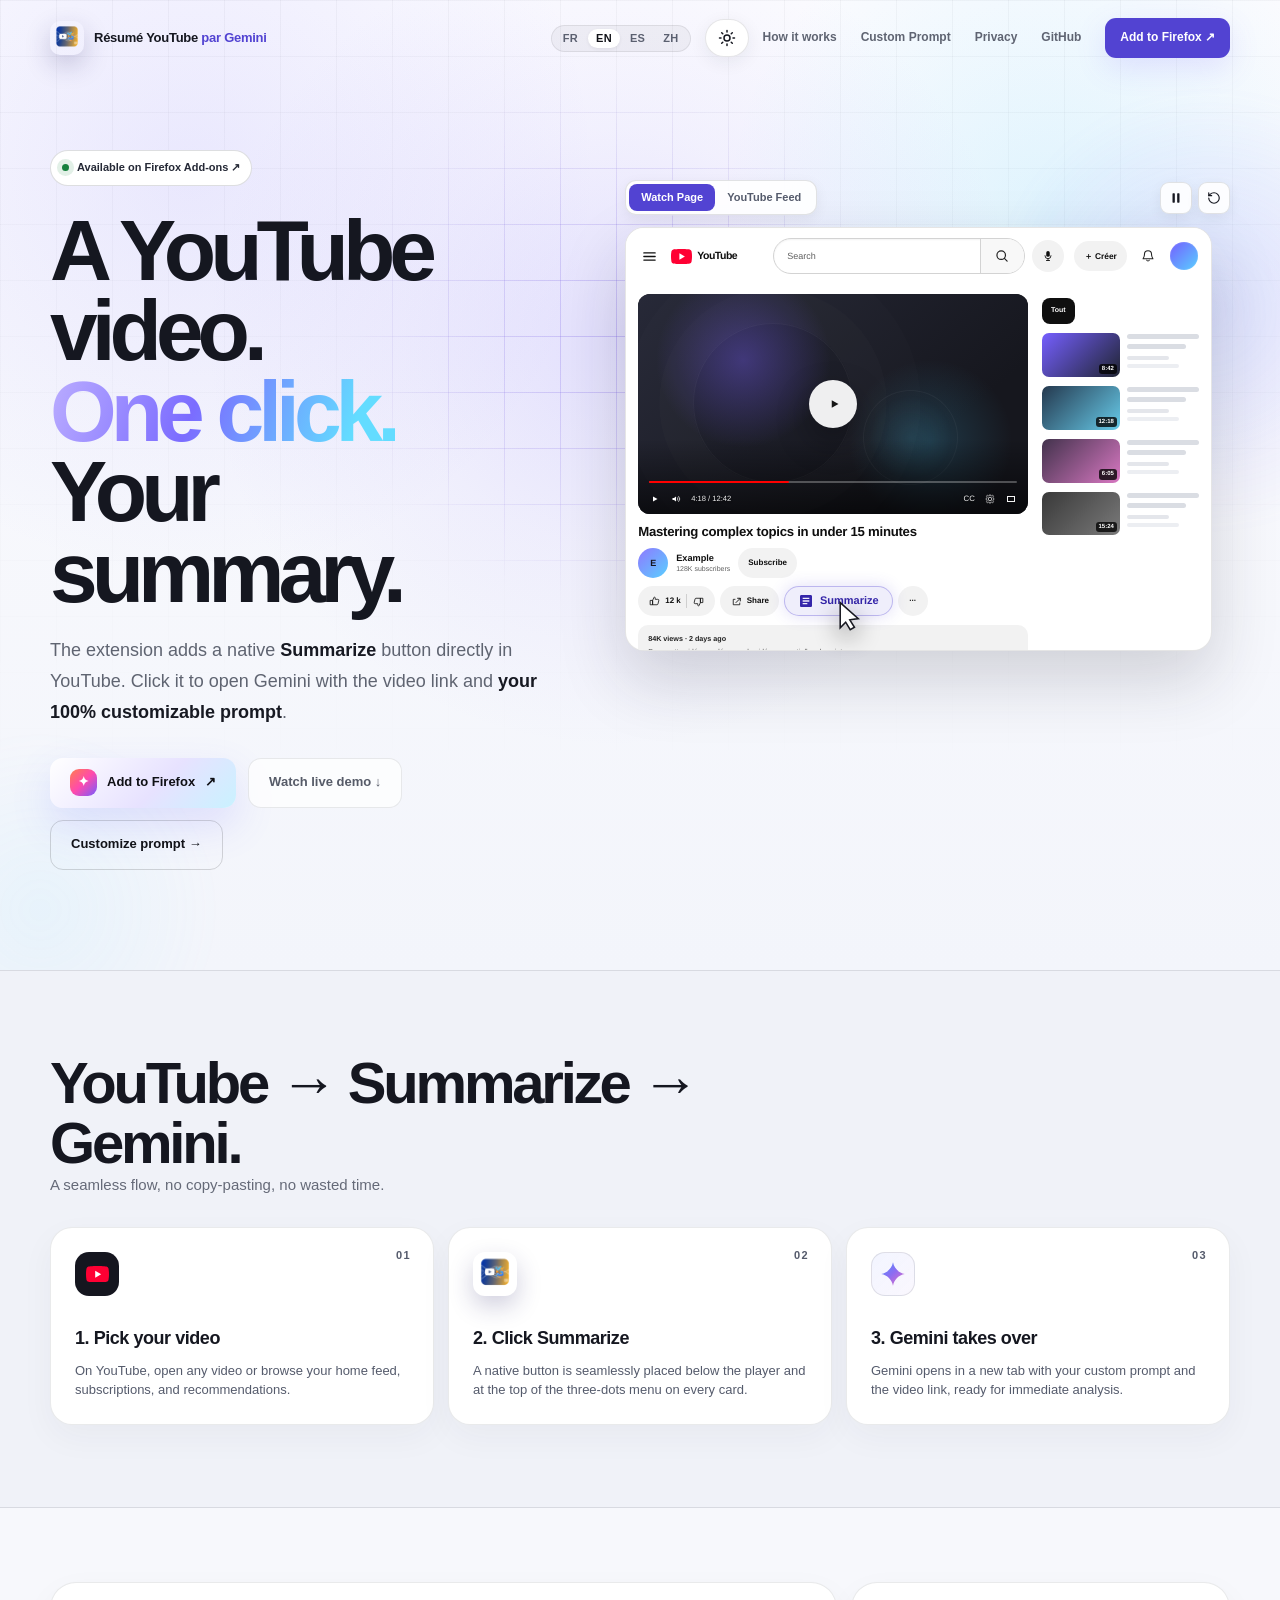
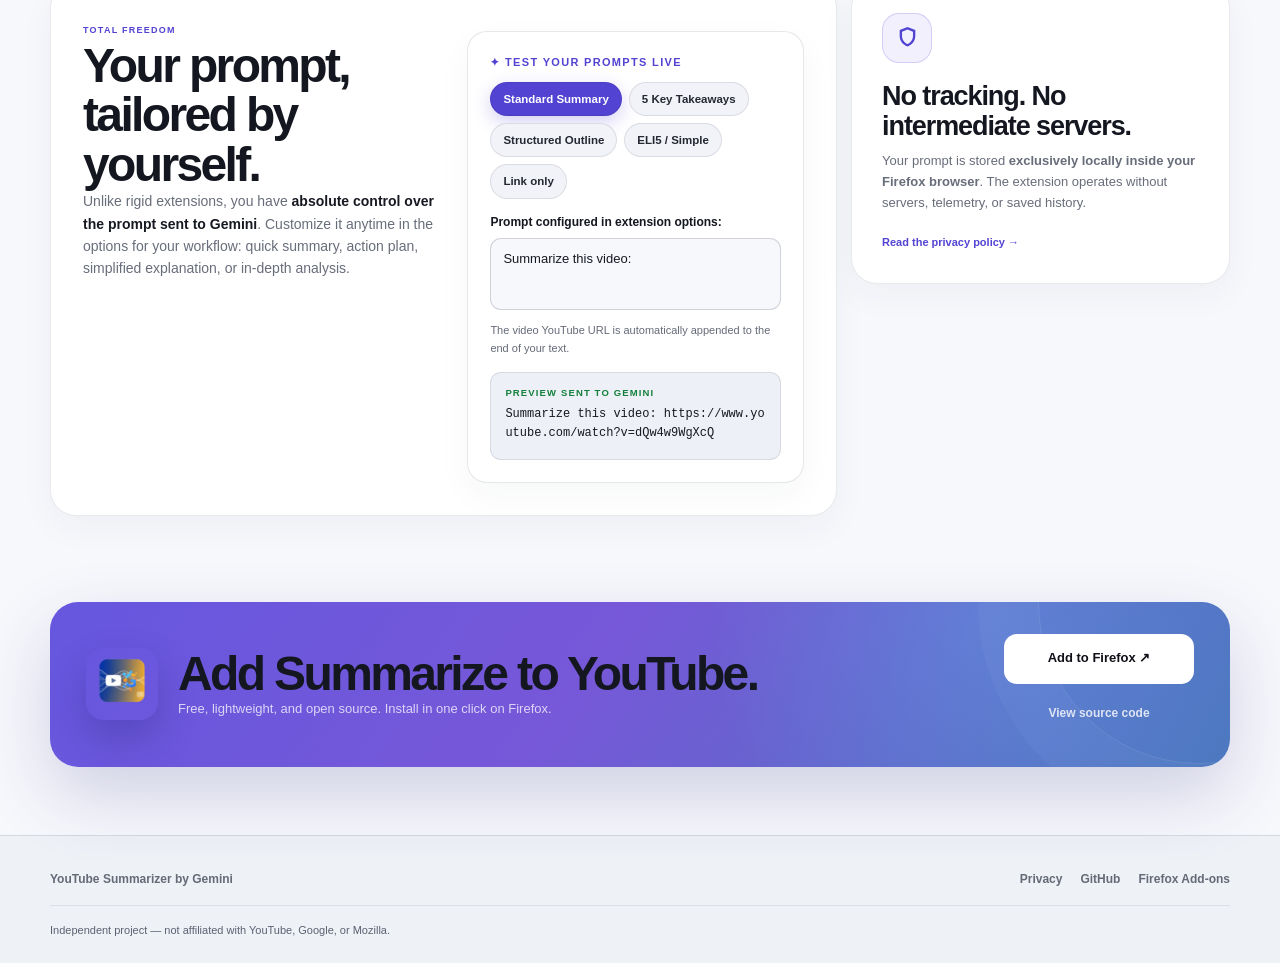
==== commit 526ee380: "feat(landing): add interactive violet mouse spotlight with dynamic grid illumination" ====
--- a/docs/index.html
+++ b/docs/index.html
@@ -97,6 +97,8 @@
     <section class="hero">
       <div class="hero-light hero-light-a" aria-hidden="true"></div>
       <div class="hero-light hero-light-b" aria-hidden="true"></div>
+      <div class="hero-mouse-glow" aria-hidden="true"></div>
+      <div class="hero-grid-spotlight" aria-hidden="true"></div>
 
       <div class="container hero-grid">
         <div class="hero-copy reveal">
--- a/docs/styles.css
+++ b/docs/styles.css
@@ -150,6 +150,43 @@
 }
 .hero-light-b{
   width:360px;height:360px;left:-140px;bottom:-120px;background:radial-gradient(circle,rgba(99,220,255,.08),transparent 70%)
+}
+
+/* Spot violet interactif & illumination dynamique du quadrillage */
+.hero-mouse-glow{
+  position:absolute;inset:0;pointer-events:none;z-index:1;
+  background:radial-gradient(
+    680px circle at var(--mouse-x, 48%) var(--mouse-y, 35%),
+    rgba(142, 108, 255, 0.3) 0%,
+    rgba(118, 75, 245, 0.15) 35%,
+    rgba(80, 50, 220, 0.05) 55%,
+    transparent 72%
+  );
+  opacity:var(--mouse-glow-opacity, 0.85);
+  transition:opacity .35s ease;
+  will-change:background;
+}
+.hero-grid-spotlight{
+  position:absolute;inset:0;pointer-events:none;z-index:1;
+  background-image:
+    linear-gradient(rgba(182, 160, 255, 0.32) 1px, transparent 1px),
+    linear-gradient(90deg, rgba(182, 160, 255, 0.32) 1px, transparent 1px);
+  background-size:56px 56px;
+  mask-image:radial-gradient(
+    400px circle at var(--mouse-x, 48%) var(--mouse-y, 35%),
+    black 0%,
+    rgba(0, 0, 0, 0.65) 45%,
+    transparent 80%
+  );
+  -webkit-mask-image:radial-gradient(
+    400px circle at var(--mouse-x, 48%) var(--mouse-y, 35%),
+    black 0%,
+    rgba(0, 0, 0, 0.65) 45%,
+    transparent 80%
+  );
+  opacity:var(--mouse-grid-opacity, 0.9);
+  transition:opacity .35s ease;
+  will-change:mask-image, -webkit-mask-image;
 }
 .hero-grid{
   position:relative;z-index:2;display:grid;grid-template-columns:.92fr 1.08fr;gap:60px;align-items:center
@@ -1174,6 +1211,31 @@
 }
 html[data-theme="light"] .hero::after{
   background-image:linear-gradient(rgba(20,24,35,.035) 1px,transparent 1px),linear-gradient(90deg,rgba(20,24,35,.035) 1px,transparent 1px)
+}
+html[data-theme="light"] .hero-mouse-glow{
+  background:radial-gradient(
+    600px circle at var(--mouse-x, 48%) var(--mouse-y, 35%),
+    rgba(130, 110, 255, 0.22) 0%,
+    rgba(155, 135, 255, 0.1) 35%,
+    transparent 68%
+  );
+}
+html[data-theme="light"] .hero-grid-spotlight{
+  background-image:
+    linear-gradient(rgba(115, 85, 235, 0.28) 1px, transparent 1px),
+    linear-gradient(90deg, rgba(115, 85, 235, 0.28) 1px, transparent 1px);
+  mask-image:radial-gradient(
+    340px circle at var(--mouse-x, 48%) var(--mouse-y, 35%),
+    black 0%,
+    rgba(0, 0, 0, 0.6) 40%,
+    transparent 80%
+  );
+  -webkit-mask-image:radial-gradient(
+    340px circle at var(--mouse-x, 48%) var(--mouse-y, 35%),
+    black 0%,
+    rgba(0, 0, 0, 0.6) 40%,
+    transparent 80%
+  );
 }
 html[data-theme="light"] .amo-pill,
 html[data-theme="light"] .button-secondary{
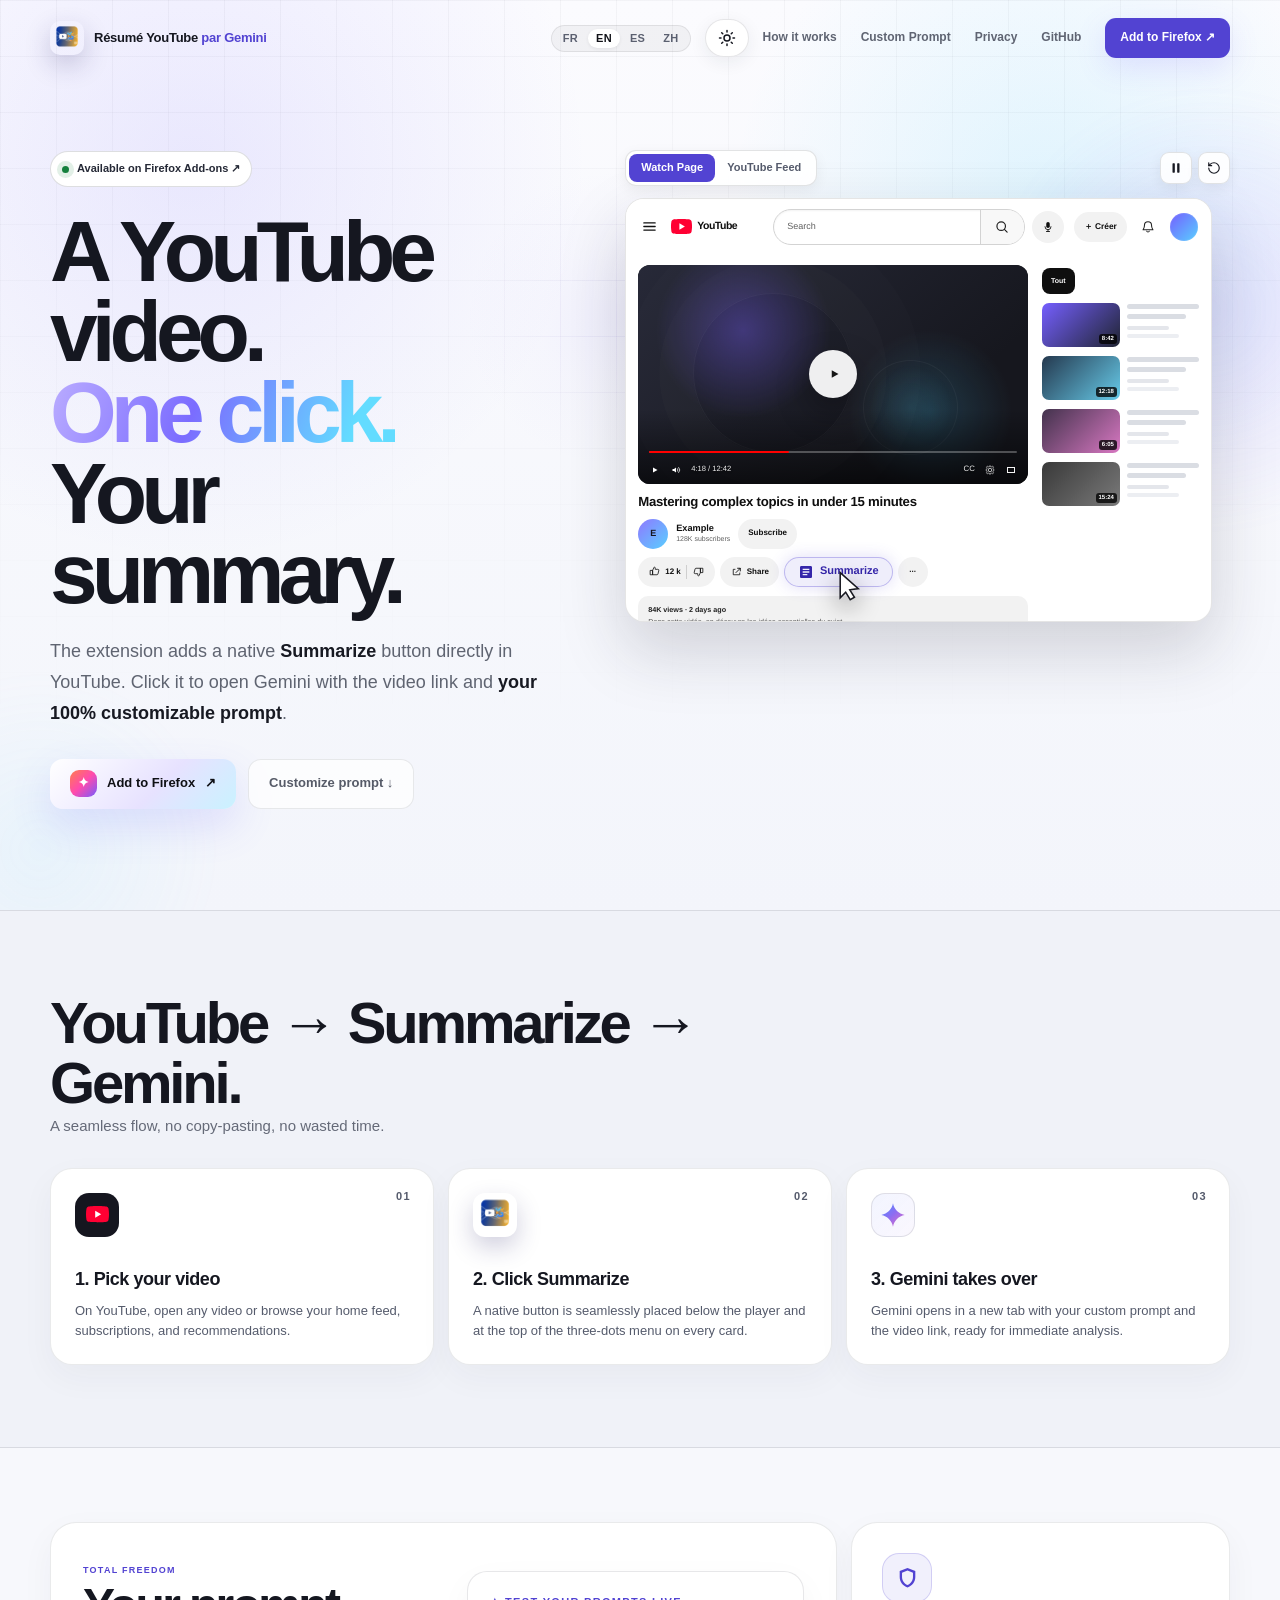
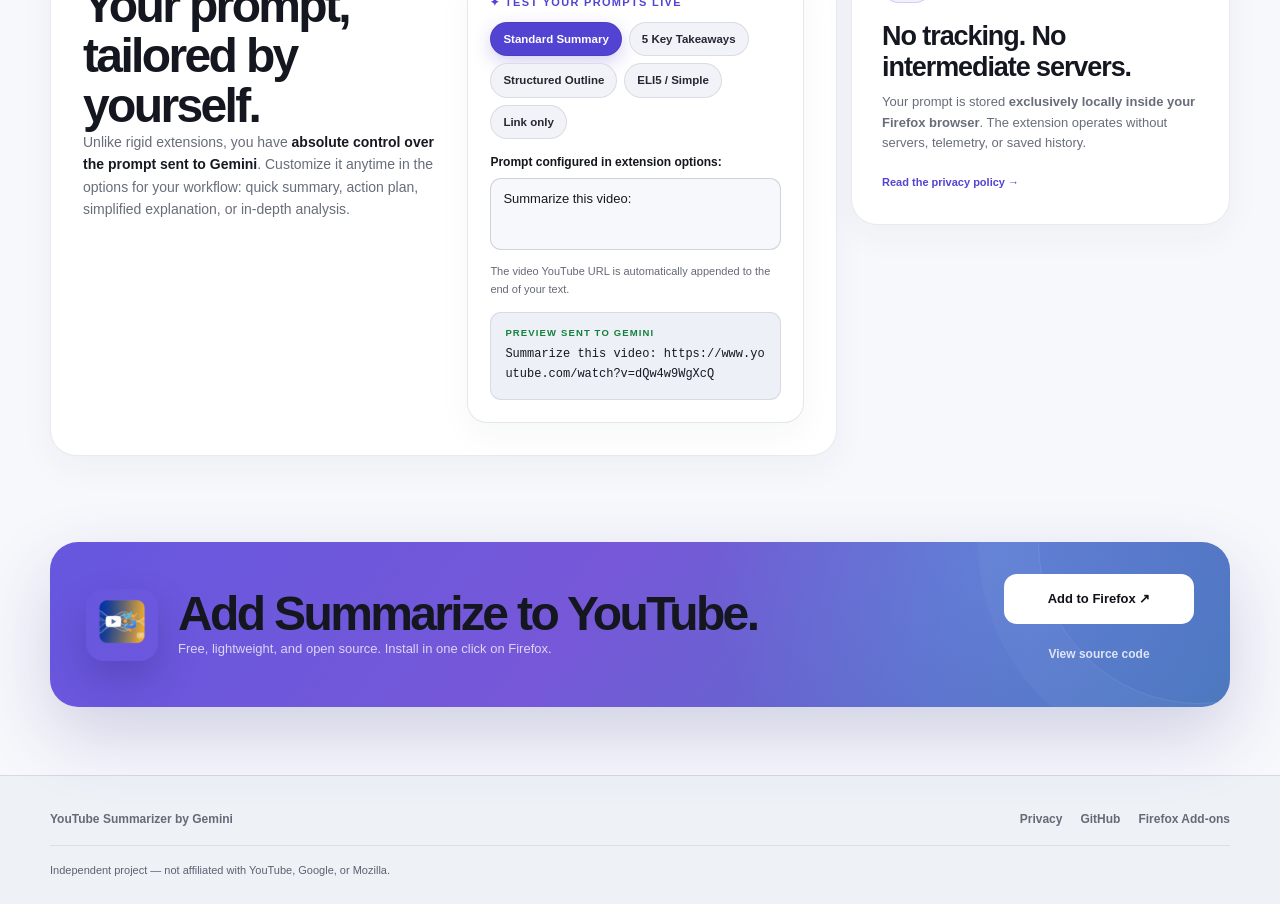
==== commit 12a013e5: "fix(landing): subtle background glow, opaque youtube handoff, and hero cta adjustments" ====
--- a/docs/index.html
+++ b/docs/index.html
@@ -115,8 +115,7 @@
               <span data-i18n="hero_cta_add">Ajouter à Firefox</span>
               <span>↗</span>
             </a>
-            <a class="button button-secondary" href="#demo" id="hero-demo-trigger" data-i18n="hero_cta_demo">Voir la démo en direct ↓</a>
-            <a class="button button-outline" href="#avantages" data-i18n="hero_cta_custom">Personnaliser son prompt →</a>
+            <a class="button button-secondary" href="#avantages" data-i18n="hero_cta_custom">Personnaliser son prompt ↓</a>
           </div>
         </div>
 
--- a/docs/styles.css
+++ b/docs/styles.css
@@ -156,35 +156,35 @@
 .hero-mouse-glow{
   position:absolute;inset:0;pointer-events:none;z-index:1;
   background:radial-gradient(
-    680px circle at var(--mouse-x, 48%) var(--mouse-y, 35%),
-    rgba(142, 108, 255, 0.3) 0%,
-    rgba(118, 75, 245, 0.15) 35%,
-    rgba(80, 50, 220, 0.05) 55%,
-    transparent 72%
+    250px circle at var(--mouse-x, 48%) var(--mouse-y, 35%),
+    rgba(142, 108, 255, 0.16) 0%,
+    rgba(118, 75, 245, 0.08) 35%,
+    rgba(80, 50, 220, 0.02) 55%,
+    transparent 70%
   );
-  opacity:var(--mouse-glow-opacity, 0.85);
+  opacity:var(--mouse-glow-opacity, 0.55);
   transition:opacity .35s ease;
   will-change:background;
 }
 .hero-grid-spotlight{
   position:absolute;inset:0;pointer-events:none;z-index:1;
   background-image:
-    linear-gradient(rgba(182, 160, 255, 0.32) 1px, transparent 1px),
-    linear-gradient(90deg, rgba(182, 160, 255, 0.32) 1px, transparent 1px);
+    linear-gradient(rgba(182, 160, 255, 0.12) 1px, transparent 1px),
+    linear-gradient(90deg, rgba(182, 160, 255, 0.12) 1px, transparent 1px);
   background-size:56px 56px;
   mask-image:radial-gradient(
-    400px circle at var(--mouse-x, 48%) var(--mouse-y, 35%),
+    200px circle at var(--mouse-x, 48%) var(--mouse-y, 35%),
     black 0%,
-    rgba(0, 0, 0, 0.65) 45%,
-    transparent 80%
+    rgba(0, 0, 0, 0.5) 45%,
+    transparent 75%
   );
   -webkit-mask-image:radial-gradient(
-    400px circle at var(--mouse-x, 48%) var(--mouse-y, 35%),
+    200px circle at var(--mouse-x, 48%) var(--mouse-y, 35%),
     black 0%,
-    rgba(0, 0, 0, 0.65) 45%,
-    transparent 80%
+    rgba(0, 0, 0, 0.5) 45%,
+    transparent 75%
   );
-  opacity:var(--mouse-grid-opacity, 0.9);
+  opacity:var(--mouse-grid-opacity, 0.40);
   transition:opacity .35s ease;
   will-change:mask-image, -webkit-mask-image;
 }
@@ -1214,27 +1214,27 @@
 }
 html[data-theme="light"] .hero-mouse-glow{
   background:radial-gradient(
-    600px circle at var(--mouse-x, 48%) var(--mouse-y, 35%),
-    rgba(130, 110, 255, 0.22) 0%,
-    rgba(155, 135, 255, 0.1) 35%,
+    220px circle at var(--mouse-x, 48%) var(--mouse-y, 35%),
+    rgba(130, 110, 255, 0.12) 0%,
+    rgba(155, 135, 255, 0.05) 35%,
     transparent 68%
   );
 }
 html[data-theme="light"] .hero-grid-spotlight{
   background-image:
-    linear-gradient(rgba(115, 85, 235, 0.28) 1px, transparent 1px),
-    linear-gradient(90deg, rgba(115, 85, 235, 0.28) 1px, transparent 1px);
+    linear-gradient(rgba(115, 85, 235, 0.12) 1px, transparent 1px),
+    linear-gradient(90deg, rgba(115, 85, 235, 0.12) 1px, transparent 1px);
   mask-image:radial-gradient(
-    340px circle at var(--mouse-x, 48%) var(--mouse-y, 35%),
+    190px circle at var(--mouse-x, 48%) var(--mouse-y, 35%),
     black 0%,
-    rgba(0, 0, 0, 0.6) 40%,
-    transparent 80%
+    rgba(0, 0, 0, 0.5) 40%,
+    transparent 75%
   );
   -webkit-mask-image:radial-gradient(
-    340px circle at var(--mouse-x, 48%) var(--mouse-y, 35%),
+    190px circle at var(--mouse-x, 48%) var(--mouse-y, 35%),
     black 0%,
-    rgba(0, 0, 0, 0.6) 40%,
-    transparent 80%
+    rgba(0, 0, 0, 0.5) 40%,
+    transparent 75%
   );
 }
 html[data-theme="light"] .amo-pill,
@@ -1833,7 +1833,7 @@
   backface-visibility:visible;
 }
 
-/* Keep the handoff readable without scaling/rasterizing the whole YouTube surface. */
+/* Keep YouTube opaque behind Gemini so background lights do not bleed through */
 .hero-visual[data-flow-phase="transfer"] .youtube-page-mock,
 .hero-visual[data-flow-phase="compose"] .youtube-page-mock,
 .hero-visual[data-flow-phase="send"] .youtube-page-mock,
@@ -1841,8 +1841,8 @@
 .hero-visual[data-flow-phase="answer"] .youtube-page-mock{
   left:-3%;
   transform:none!important;
-  opacity:.58;
-  filter:none!important;
+  opacity:1!important;
+  filter:brightness(.65) saturate(.85)!important;
 }
 .hero-visual[data-flow-mode="feed"][data-flow-phase="transfer"] .youtube-feed-mock,
 .hero-visual[data-flow-mode="feed"][data-flow-phase="compose"] .youtube-feed-mock,
@@ -1851,8 +1851,8 @@
 .hero-visual[data-flow-mode="feed"][data-flow-phase="answer"] .youtube-feed-mock{
   left:-3%;
   transform:none!important;
-  opacity:.58;
-  filter:none!important;
+  opacity:1!important;
+  filter:brightness(.65) saturate(.85)!important;
 }
 
 /* Watch page typography: large enough to render sharply at 100% zoom. */
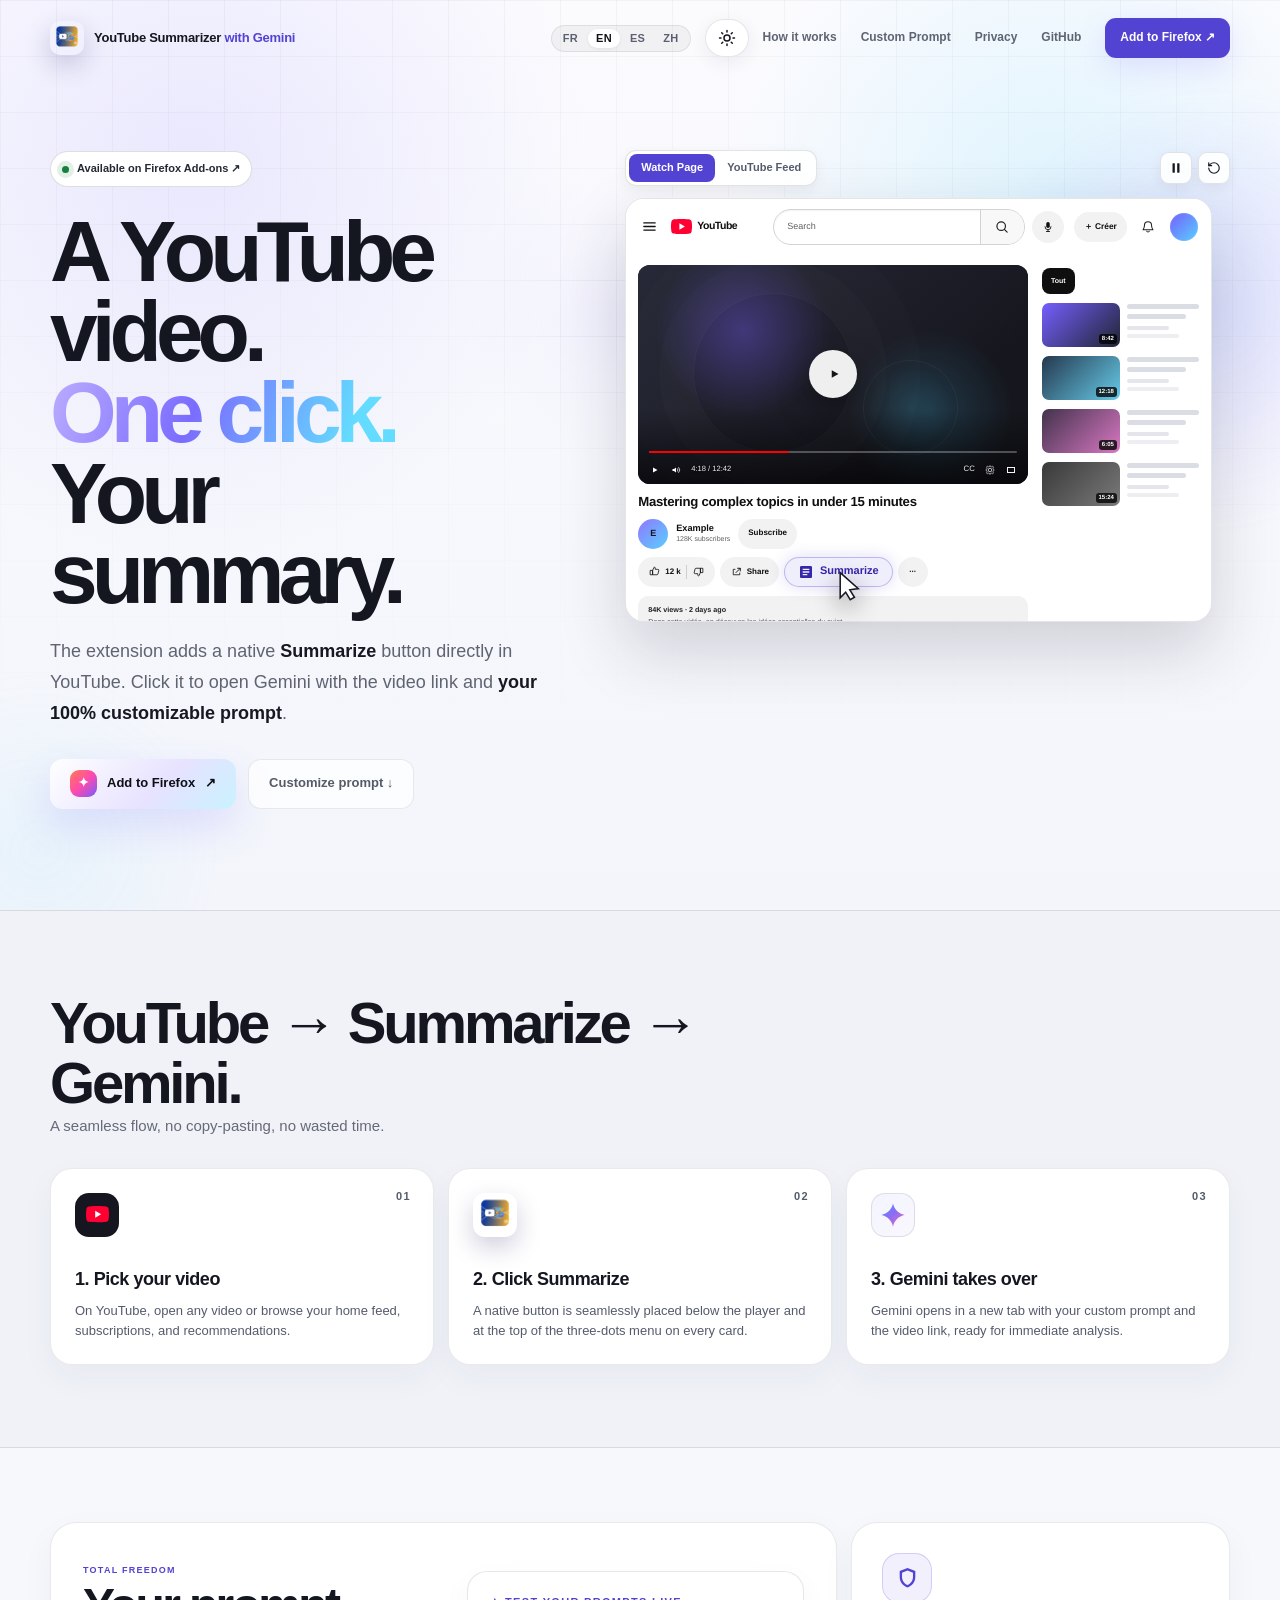
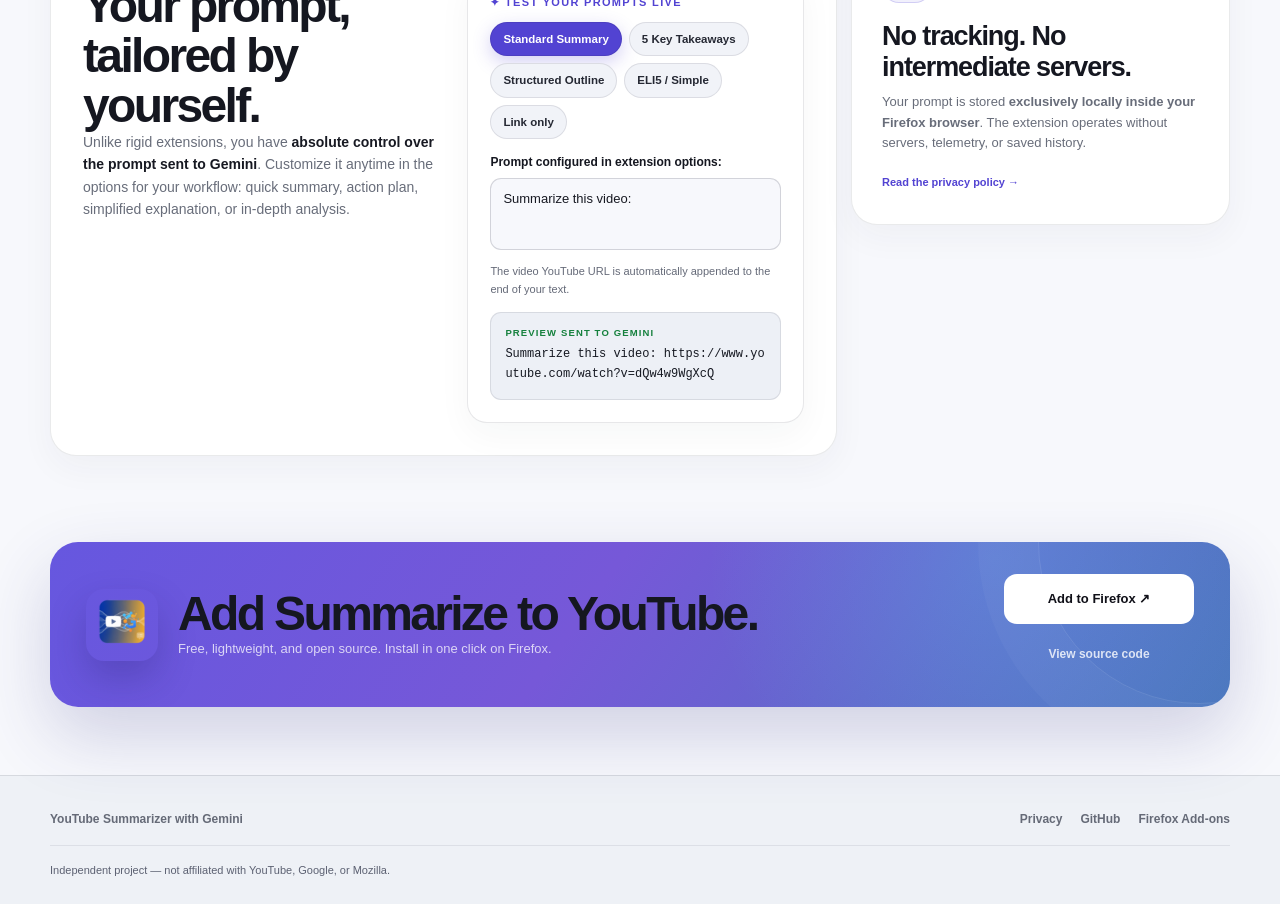
==== commit a686cf60: "feat: adopt universal name 'YouTube Summarizer with Gemini', add _locales, and rename repository ref" ====
--- a/docs/index.html
+++ b/docs/index.html
@@ -4,26 +4,26 @@
   <meta charset="utf-8">
   <meta name="viewport" content="width=device-width,initial-scale=1">
   <meta name="theme-color" content="#0a0a0f">
-  <meta name="description" content="Résumé YouTube par Gemini ajoute un bouton Résumer directement dans YouTube, puis ouvre Gemini avec la vidéo et votre prompt 100% personnalisable.">
-  <meta property="og:title" content="Résumé YouTube par Gemini">
+  <meta name="description" content="YouTube Summarizer with Gemini ajoute un bouton Résumer directement dans YouTube, puis ouvre Gemini avec la vidéo et votre prompt 100% personnalisable.">
+  <meta property="og:title" content="YouTube Summarizer with Gemini">
   <meta property="og:description" content="Un clic sur YouTube. Gemini s’ouvre. Votre résumé démarre avec votre prompt personnalisé.">
   <meta property="og:type" content="website">
   <meta property="og:locale" content="fr_FR">
-  <meta property="og:site_name" content="Résumé YouTube par Gemini">
-  <meta property="og:url" content="https://epikaigle.github.io/resume-youtube-gemini/">
-  <meta property="og:image" content="https://epikaigle.github.io/resume-youtube-gemini/assets/social-preview.png?v=20260923">
-  <meta property="og:image:alt" content="Résumé YouTube par Gemini — de YouTube à Gemini en un clic">
+  <meta property="og:site_name" content="YouTube Summarizer with Gemini">
+  <meta property="og:url" content="https://epikaigle.github.io/gemini-youtube-summarizer/">
+  <meta property="og:image" content="https://epikaigle.github.io/gemini-youtube-summarizer/assets/social-preview.png?v=20260924">
+  <meta property="og:image:alt" content="YouTube Summarizer with Gemini — de YouTube à Gemini en un clic">
   <meta property="og:image:type" content="image/png">
   <meta property="og:image:width" content="1200">
   <meta property="og:image:height" content="630">
   <meta name="twitter:card" content="summary_large_image">
-  <meta name="twitter:title" content="Résumé YouTube par Gemini">
+  <meta name="twitter:title" content="YouTube Summarizer with Gemini">
   <meta name="twitter:description" content="Un clic sur YouTube. Gemini s’ouvre avec le lien et votre consigne personnalisée.">
-  <meta name="twitter:image" content="https://epikaigle.github.io/resume-youtube-gemini/assets/social-preview.png?v=20260923">
-  <meta name="twitter:image:alt" content="Résumé YouTube par Gemini — de YouTube à Gemini en un clic">
+  <meta name="twitter:image" content="https://epikaigle.github.io/gemini-youtube-summarizer/assets/social-preview.png?v=20260924">
+  <meta name="twitter:image:alt" content="YouTube Summarizer with Gemini — de YouTube à Gemini en un clic">
   <meta name="robots" content="index,follow">
-  <link rel="canonical" href="https://epikaigle.github.io/resume-youtube-gemini/">
-  <title>Résumé YouTube par Gemini — Extension Firefox</title>
+  <link rel="canonical" href="https://epikaigle.github.io/gemini-youtube-summarizer/">
+  <title>YouTube Summarizer with Gemini — Extension Firefox</title>
   <link rel="icon" href="assets/extension-icon.png?v=20260923" type="image/png" sizes="96x96">
   <script>
     (() => {
@@ -42,15 +42,15 @@
   {
     "@context": "https://schema.org",
     "@type": "SoftwareApplication",
-    "name": "Résumé YouTube par Gemini",
+    "name": "YouTube Summarizer with Gemini",
     "applicationCategory": "BrowserApplication",
     "operatingSystem": "Firefox",
     "description": "Extension Firefox qui ajoute un bouton Résumer sur YouTube et ouvre Gemini avec le lien de la vidéo et un prompt personnalisable.",
-    "url": "https://epikaigle.github.io/resume-youtube-gemini/",
+    "url": "https://epikaigle.github.io/gemini-youtube-summarizer/",
     "downloadUrl": "https://addons.mozilla.org/firefox/addon/gemini-youtube-summarizer/",
     "isAccessibleForFree": true,
-    "codeRepository": "https://github.com/Epikaigle/resume-youtube-gemini",
-    "image": "https://epikaigle.github.io/resume-youtube-gemini/assets/social-preview.png?v=20260923"
+    "codeRepository": "https://github.com/Epikaigle/gemini-youtube-summarizer",
+    "image": "https://epikaigle.github.io/gemini-youtube-summarizer/assets/social-preview.png?v=20260924"
   }
   </script>
 </head>
@@ -62,7 +62,7 @@
     <div class="container nav">
       <a class="brand" href="#main" aria-label="Accueil">
         <img class="brand-icon" src="assets/extension-icon.png?v=20260923" width="34" height="34" alt="" aria-hidden="true">
-        <span class="brand-text">Résumé YouTube <b>par Gemini</b></span>
+        <span class="brand-text" data-i18n="nav_brand">Résumé YouTube <b>avec Gemini</b></span>
       </a>
 
       <!-- Sélecteur de Langue (FR, EN, ES, ZH) -->
@@ -87,7 +87,7 @@
         <a href="#comment" data-i18n="nav_how">Comment ça marche</a>
         <a href="#avantages" data-i18n="nav_custom">Personnaliser le prompt</a>
         <a href="privacy.html" data-i18n="nav_privacy">Confidentialité</a>
-        <a href="https://github.com/Epikaigle/resume-youtube-gemini" target="_blank" rel="noreferrer">GitHub</a>
+        <a href="https://github.com/Epikaigle/gemini-youtube-summarizer" target="_blank" rel="noreferrer">GitHub</a>
         <a class="nav-install" href="https://addons.mozilla.org/firefox/addon/gemini-youtube-summarizer/" target="_blank" rel="noreferrer" data-i18n="nav_install">Ajouter à Firefox ↗</a>
       </nav>
     </div>
@@ -534,7 +534,7 @@
 
         <div class="install-actions">
           <a class="button button-white" href="https://addons.mozilla.org/firefox/addon/gemini-youtube-summarizer/" target="_blank" rel="noreferrer" data-i18n="install_btn">Ajouter à Firefox ↗</a>
-          <a class="code-link" href="https://github.com/Epikaigle/resume-youtube-gemini" target="_blank" rel="noreferrer" data-i18n="install_source">Voir le code source</a>
+          <a class="code-link" href="https://github.com/Epikaigle/gemini-youtube-summarizer" target="_blank" rel="noreferrer" data-i18n="install_source">Voir le code source</a>
         </div>
       </div>
     </section>
@@ -542,10 +542,10 @@
 
   <footer>
     <div class="container footer-row">
-      <span class="footer-brand-title" data-i18n="footer_brand">Résumé YouTube par Gemini</span>
+      <span class="footer-brand-title" data-i18n="footer_brand">Résumé YouTube avec Gemini</span>
       <div>
         <a href="privacy.html" data-i18n="nav_privacy">Confidentialité</a>
-        <a href="https://github.com/Epikaigle/resume-youtube-gemini" target="_blank" rel="noreferrer">GitHub</a>
+        <a href="https://github.com/Epikaigle/gemini-youtube-summarizer" target="_blank" rel="noreferrer">GitHub</a>
         <a href="https://addons.mozilla.org/firefox/addon/gemini-youtube-summarizer/" target="_blank" rel="noreferrer">Firefox Add-ons</a>
       </div>
     </div>
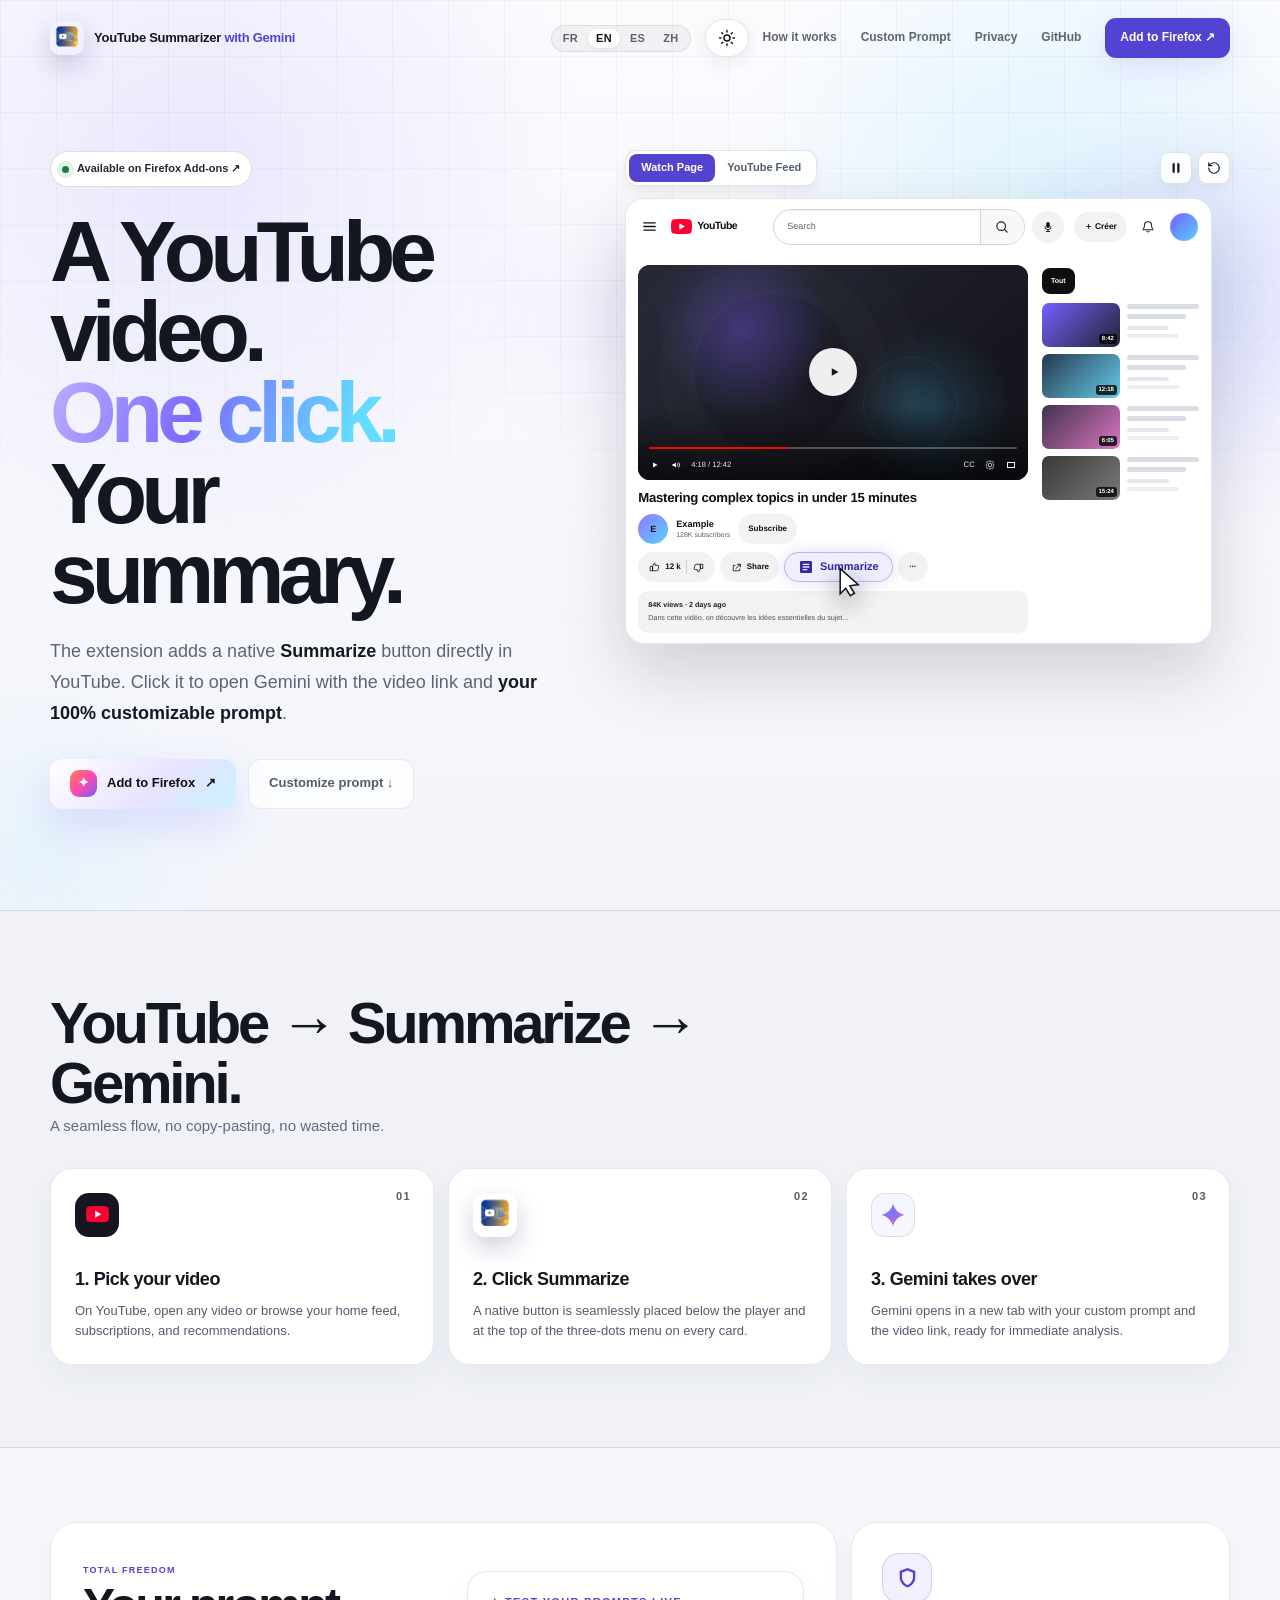
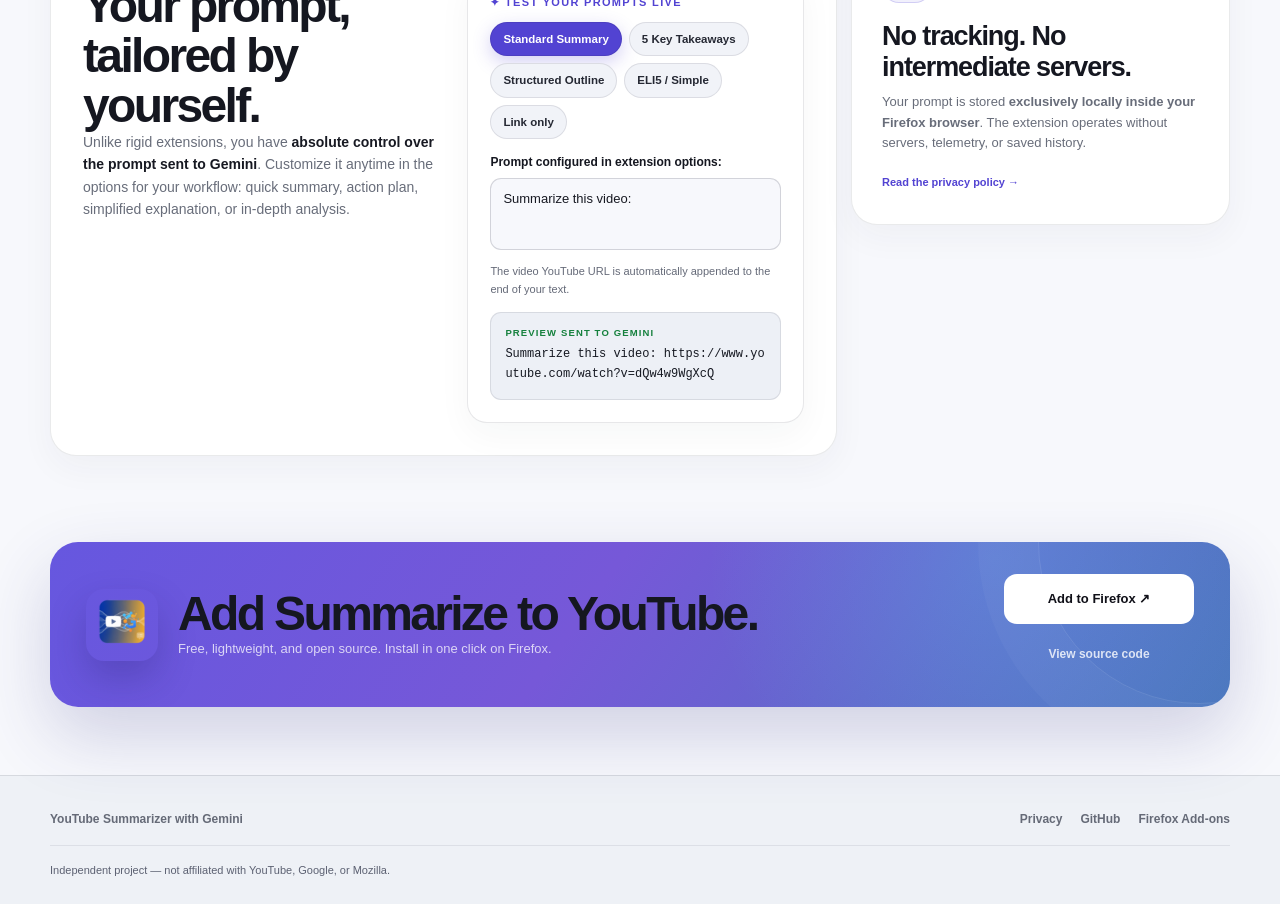
==== commit 19a25030: "fix: prepare Firefox 3.8.1 with responsive preferences and complete translations Fix initial popup s" ====
--- a/docs/index.html
+++ b/docs/index.html
@@ -5,10 +5,15 @@
   <meta name="viewport" content="width=device-width,initial-scale=1">
   <meta name="theme-color" content="#0a0a0f">
   <meta name="description" content="YouTube Summarizer with Gemini ajoute un bouton Résumer directement dans YouTube, puis ouvre Gemini avec la vidéo et votre prompt 100% personnalisable.">
+  <meta name="author" content="Epikaigle">
+  <meta name="keywords" content="YouTube Summarizer, Résumé YouTube, Gemini, Google Gemini, Extension Firefox, YouTube Summary, Video Summarizer, Custom Prompt, AI Summary, Open Source">
   <meta property="og:title" content="YouTube Summarizer with Gemini">
   <meta property="og:description" content="Un clic sur YouTube. Gemini s’ouvre. Votre résumé démarre avec votre prompt personnalisé.">
   <meta property="og:type" content="website">
   <meta property="og:locale" content="fr_FR">
+  <meta property="og:locale:alternate" content="en_US">
+  <meta property="og:locale:alternate" content="es_ES">
+  <meta property="og:locale:alternate" content="zh_CN">
   <meta property="og:site_name" content="YouTube Summarizer with Gemini">
   <meta property="og:url" content="https://epikaigle.github.io/gemini-youtube-summarizer/">
   <meta property="og:image" content="https://epikaigle.github.io/gemini-youtube-summarizer/assets/social-preview.png?v=20260924">
@@ -23,8 +28,10 @@
   <meta name="twitter:image:alt" content="YouTube Summarizer with Gemini — de YouTube à Gemini en un clic">
   <meta name="robots" content="index,follow">
   <link rel="canonical" href="https://epikaigle.github.io/gemini-youtube-summarizer/">
+  <link rel="alternate" type="text/markdown" href="llms.txt" data-i18n-title="llm_docs" title="Documentation pour les assistants IA">
   <title>YouTube Summarizer with Gemini — Extension Firefox</title>
-  <link rel="icon" href="assets/extension-icon.png?v=20260923" type="image/png" sizes="96x96">
+  <link rel="icon" href="assets/extension-icon.png?v=20260924" type="image/png" sizes="96x96">
+  <link rel="apple-touch-icon" href="assets/extension-icon.png?v=20260924">
   <script>
     (() => {
       document.documentElement.classList.add('js');
@@ -41,32 +48,84 @@
   <script type="application/ld+json">
   {
     "@context": "https://schema.org",
-    "@type": "SoftwareApplication",
-    "name": "YouTube Summarizer with Gemini",
-    "applicationCategory": "BrowserApplication",
-    "operatingSystem": "Firefox",
-    "description": "Extension Firefox qui ajoute un bouton Résumer sur YouTube et ouvre Gemini avec le lien de la vidéo et un prompt personnalisable.",
-    "url": "https://epikaigle.github.io/gemini-youtube-summarizer/",
-    "downloadUrl": "https://addons.mozilla.org/firefox/addon/gemini-youtube-summarizer/",
-    "isAccessibleForFree": true,
-    "codeRepository": "https://github.com/Epikaigle/gemini-youtube-summarizer",
-    "image": "https://epikaigle.github.io/gemini-youtube-summarizer/assets/social-preview.png?v=20260924"
+    "@graph": [
+      {
+        "@type": "SoftwareApplication",
+        "name": "YouTube Summarizer with Gemini",
+        "alternateName": "Résumé YouTube avec Gemini",
+        "applicationCategory": "BrowserApplication",
+        "operatingSystem": "Firefox, Firefox for Android",
+        "description": "Extension Firefox qui ajoute un bouton Résumer sur YouTube et ouvre Gemini avec le lien de la vidéo et un prompt 100% personnalisable.",
+        "url": "https://epikaigle.github.io/gemini-youtube-summarizer/",
+        "downloadUrl": "https://addons.mozilla.org/firefox/addon/gemini-youtube-summarizer/",
+        "isAccessibleForFree": true,
+        "offers": {
+          "@type": "Offer",
+          "price": "0",
+          "priceCurrency": "USD"
+        },
+        "author": {
+          "@type": "Person",
+          "name": "Epikaigle",
+          "url": "https://github.com/Epikaigle"
+        },
+        "codeRepository": "https://github.com/Epikaigle/gemini-youtube-summarizer",
+        "image": "https://epikaigle.github.io/gemini-youtube-summarizer/assets/social-preview.png?v=20260924"
+      },
+      {
+        "@type": "FAQPage",
+        "mainEntity": [
+          {
+            "@type": "Question",
+            "name": "Comment fonctionne l'extension YouTube Summarizer with Gemini ?",
+            "acceptedAnswer": {
+              "@type": "Answer",
+              "text": "L'extension ajoute un bouton Résumer directement sous le lecteur de vidéo YouTube et dans les menus trois points de chaque vidéo. Au clic, elle ouvre Google Gemini avec le lien normalisé de la vidéo et votre prompt personnalisé."
+            }
+          },
+          {
+            "@type": "Question",
+            "name": "L'extension est-elle gratuite et sans inscription ?",
+            "acceptedAnswer": {
+              "@type": "Answer",
+              "text": "Oui, l'extension est 100% gratuite, open source et ne nécessite aucune inscription ni abonnement. Elle fonctionne directement avec votre compte Gemini habituel sans clé API payante."
+            }
+          },
+          {
+            "@type": "Question",
+            "name": "Peut-on personnaliser le prompt envoyé à Gemini ?",
+            "acceptedAnswer": {
+              "@type": "Answer",
+              "text": "Absolument. Contrairement aux extensions rigides, vous disposez d'une totale liberté dans les options : résumé classique, 5 idées clés, plan structuré, vulgarisation simple ou envoi du lien seul."
+            }
+          },
+          {
+            "@type": "Question",
+            "name": "Mes données personnelles ou mon historique sont-ils collectés ?",
+            "acceptedAnswer": {
+              "@type": "Answer",
+              "text": "Non. Aucune donnée n'est collectée. Votre consigne est enregistrée exclusivement en local dans votre navigateur Firefox. L'extension n'a aucun serveur intermédiaire, aucune télémétrie et aucun suivi."
+            }
+          }
+        ]
+      }
+    ]
   }
   </script>
 </head>
 <body>
-  <a class="skip-link" href="#main">Aller au contenu</a>
+  <a class="skip-link" href="#main" data-i18n="skip_content">Aller au contenu</a>
   <div class="progress" aria-hidden="true"><span></span></div>
 
   <header class="site-header">
     <div class="container nav">
-      <a class="brand" href="#main" aria-label="Accueil">
+      <a class="brand" href="#main" data-i18n-aria="nav_home" aria-label="Accueil">
         <img class="brand-icon" src="assets/extension-icon.png?v=20260923" width="34" height="34" alt="" aria-hidden="true">
         <span class="brand-text" data-i18n="nav_brand">Résumé YouTube <b>avec Gemini</b></span>
       </a>
 
       <!-- Sélecteur de Langue (FR, EN, ES, ZH) -->
-      <div class="lang-switcher" role="group" aria-label="Choisir la langue / Select language">
+      <div class="lang-switcher" role="group" data-i18n-aria="choose_language" aria-label="Choisir la langue">
         <button class="lang-btn active" data-lang="fr" type="button" aria-label="Français">FR</button>
         <button class="lang-btn" data-lang="en" type="button" aria-label="English">EN</button>
         <button class="lang-btn" data-lang="es" type="button" aria-label="Español">ES</button>
@@ -119,11 +178,11 @@
           </div>
         </div>
 
-        <div class="hero-visual reveal" id="demo" data-flow-mode="watch" data-flow-phase="idle" role="region" aria-label="Démonstration animée de l'extension YouTube et Google Gemini">
+        <div class="hero-visual reveal" id="demo" data-flow-mode="watch" data-flow-phase="idle" role="region" data-i18n-aria="demo_region" aria-label="Démonstration animée de l'extension YouTube et Google Gemini">
           
           <!-- Contrôles positionnés au-dessus de la fenêtre YouTube (sans superposition) -->
-          <div class="demo-controls-bar" aria-label="Contrôles de la démonstration">
-            <div class="demo-modes" role="tablist" aria-label="Scénario YouTube">
+          <div class="demo-controls-bar" data-i18n-aria="demo_controls" aria-label="Contrôles de la démonstration">
+            <div class="demo-modes" role="tablist" data-i18n-aria="demo_scenario" aria-label="Scénario YouTube">
               <button class="demo-mode-tab active" type="button" data-mode="watch" role="tab" aria-selected="true" data-i18n="demo_tab_watch">Page Vidéo</button>
               <button class="demo-mode-tab" type="button" data-mode="feed" role="tab" aria-selected="false" data-i18n="demo_tab_feed">Accueil YouTube</button>
             </div>
@@ -132,7 +191,7 @@
                 <svg class="icon-pause" viewBox="0 0 24 24" width="14" height="14" fill="currentColor" aria-hidden="true"><rect x="6" y="4" width="4" height="16" rx="1"/><rect x="14" y="4" width="4" height="16" rx="1"/></svg>
                 <svg class="icon-play" viewBox="0 0 24 24" width="14" height="14" fill="currentColor" aria-hidden="true"><path d="m7 4 13 8-13 8V4Z"/></svg>
               </button>
-              <button class="demo-ctrl-btn" id="demo-ctrl-replay" type="button" aria-label="Rejouer l’animation" title="Rejouer">
+              <button class="demo-ctrl-btn" id="demo-ctrl-replay" type="button" data-i18n-aria="demo_replay" aria-label="Rejouer l’animation" data-i18n-title="demo_replay" title="Rejouer">
                 <svg viewBox="0 0 24 24" width="14" height="14" fill="none" stroke="currentColor" stroke-width="2" stroke-linecap="round" stroke-linejoin="round" aria-hidden="true"><path d="M3 12a9 9 0 1 0 9-9 9.75 9.75 0 0 0-6.74 2.74L3 8"/><path d="M3 3v5h5"/></svg>
               </button>
             </div>
@@ -207,7 +266,7 @@
                       <span class="yt-pill"><svg class="yt-action-icon" viewBox="0 0 24 24" aria-hidden="true"><path d="M14 6h5v5M19 6l-8 8" fill="none" stroke="currentColor" stroke-width="1.7" stroke-linecap="round"/><path d="M18 14v4H6V8h4" fill="none" stroke="currentColor" stroke-width="1.5"/></svg><span class="demo-yt-share">Partager</span></span>
                       
                       <!-- Exact Injected Button from extension content.js -->
-                      <strong class="yt-resume-action yt-spec-button-tonal" id="gemini-summary-button-watch-page" title="Résumer">
+                      <strong class="yt-resume-action yt-spec-button-tonal" id="gemini-summary-button-watch-page" data-i18n-title="action_summarize" title="Résumer">
                         <svg class="yt-summary-svg" viewBox="0 0 24 24" width="20" height="20" aria-hidden="true"><path d="M19 3H5c-1.1 0-2 .9-2 2v14c0 1.1.9 2 2 2h14c1.1 0 2-.9 2-2V5c0-1.1-.9-2-2-2zm-5 14H7v-2h7v2zm3-4H7v-2h10v2zm0-4H7V7h10v2z" fill="currentColor"/></svg>
                         <span class="demo-yt-btn-text">Résumer</span>
                         <i></i>
@@ -406,10 +465,10 @@
                       <li class="response-line response-three"><b class="demo-resp-p3-title">Synthèse :</b> <span class="demo-resp-p3-text">retenir les 3 enseignements majeurs pour gagner un temps précieux.</span></li>
                     </ul>
                     <div class="gemini-response-actions">
-                      <span title="Bonne réponse">👍</span>
-                      <span title="Mauvaise réponse">👎</span>
-                      <span title="Copier">📋</span>
-                      <span title="Partager">↗</span>
+                      <span data-i18n-title="response_good" title="Bonne réponse">👍</span>
+                      <span data-i18n-title="response_bad" title="Mauvaise réponse">👎</span>
+                      <span data-i18n-title="action_copy" title="Copier">📋</span>
+                      <span data-i18n-title="action_share" title="Partager">↗</span>
                     </div>
                   </div>
                 </div>
@@ -488,7 +547,7 @@
           <div class="prompt-studio">
             <div class="studio-header">
               <span class="studio-title" data-i18n="studio_test_title">✦ Testez vos consignes en direct</span>
-              <div class="studio-preset-list" role="group" aria-label="Exemples de prompts">
+              <div class="studio-preset-list" role="group" data-i18n-aria="prompt_examples" aria-label="Exemples de prompts">
                 <button class="preset-chip active" type="button" data-preset-id="classic" data-i18n="preset_classic">Résumé classique</button>
                 <button class="preset-chip" type="button" data-preset-id="points" data-i18n="preset_points">5 idées clés</button>
                 <button class="preset-chip" type="button" data-preset-id="plan" data-i18n="preset_plan">Plan détaillé</button>
@@ -552,6 +611,6 @@
     <div class="container legal-line" data-i18n="footer_legal">Projet indépendant — non affilié à YouTube, Google ou Mozilla.</div>
   </footer>
 
-  <script src="script.js?v=20260923"></script>
+  <script src="script.js?v=20261008"></script>
 </body>
 </html>
--- a/docs/styles.css
+++ b/docs/styles.css
@@ -258,7 +258,7 @@
 }
 .youtube-page-mock{
   position:absolute;z-index:2;left:0;top:0;width:97%;
-  height:424px;min-height:424px;max-height:424px;
+  height:446px;min-height:446px;max-height:446px;
   overflow:hidden;border:1px solid rgba(255,255,255,.085);border-radius:19px;
   background:#0f0f0f;box-shadow:0 30px 72px rgba(0,0,0,.44),0 1px 0 rgba(255,255,255,.025) inset;
   transform:none;
@@ -330,7 +330,7 @@
   min-width:0
 }
 .yt-player{
-  position:relative;aspect-ratio:16/9;overflow:hidden;border-radius:12px;background:#171717;
+  position:relative;width:100%;aspect-ratio:16/9;max-height:215px;overflow:hidden;border-radius:12px;background:#171717;
   box-shadow:0 1px 0 rgba(255,255,255,.025) inset
 }
 .yt-player::after{
@@ -461,7 +461,7 @@
   font-size:7px
 }
 .yt-rec{
-  display:grid;grid-template-columns:78px minmax(0,1fr);gap:7px;margin-bottom:9px
+  display:grid;grid-template-columns:78px minmax(0,1fr);gap:7px;margin-bottom:7px
 }
 .thumb{
   position:relative;aspect-ratio:16/9;height:auto;overflow:hidden;border-radius:7px;background:#202020
@@ -515,7 +515,7 @@
   position:absolute;left:3%;top:45%;width:6px;height:6px;border-radius:50%;background:#8d7dff;box-shadow:0 0 14px rgba(141,125,255,.7);
 }
 .gemini-app-mock{
-  position:absolute;z-index:7;right:0;bottom:0;width:74%;height:380px;display:grid;grid-template-columns:116px minmax(0,1fr);
+  position:absolute;z-index:7;right:0;bottom:0;width:74%;height:385px;display:grid;grid-template-columns:116px minmax(0,1fr);
   overflow:hidden;border:1px solid rgba(255,255,255,.14);border-radius:20px;background:#1e1f20;
   box-shadow:0 30px 72px rgba(0,0,0,.5);
   opacity:0;pointer-events:none;
@@ -562,7 +562,7 @@
   width:26px;height:26px;display:grid;place-items:center;border-radius:50%;background:linear-gradient(135deg,#7664ff,#55d1ff);color:white;font-size:10px;font-weight:800;
 }
 .gemini-thread{
-  position:absolute;left:0;right:0;top:44px;bottom:52px;overflow-y:auto;padding:12px 15px;
+  position:absolute;left:0;right:0;top:44px;bottom:50px;overflow-y:auto;padding:12px 14px;
 }
 .gemini-user-message{
   max-width:88%;margin-left:auto;padding:9px 12px;border-radius:16px 16px 4px 16px;background:#2b2c30;color:#edf0f4;
@@ -866,16 +866,6 @@
   .hero h1{font-size:clamp(48px,14vw,66px)}
   .hero-text{font-size:16px}
   .hero-actions .button{width:100%}
-  .hero-visual{min-height:570px;margin-top:18px}
-  .youtube-page-mock,.youtube-feed-mock{width:100%;top:8px;transform:none}
-  .yt-appbar{grid-template-columns:110px minmax(190px,1fr) 105px}
-  .yt-search-wrap{width:min(100%,310px)}
-  .yt-layout{grid-template-columns:minmax(0,1fr) 145px;gap:12px}
-  .yt-rec{grid-template-columns:70px minmax(0,1fr)}
-  .yt-actions-row>span:nth-child(3){display:none}
-  
-  .gemini-app-mock{width:63%;right:0;height:300px}
-  .handoff-arrow{right:18%;bottom:112px;width:22%}
   .steps{grid-template-columns:1fr}
   .step{min-height:170px}
   .step-icon{margin-bottom:22px}
@@ -889,36 +879,6 @@
 @media (max-width:500px){
   .hero h1{font-size:clamp(44px,13vw,58px)}
   .brand-text,.brand>span:last-child{max-width:85px;overflow:hidden;text-overflow:ellipsis;white-space:nowrap}
-  .hero-visual{min-height:500px}
-  .youtube-page-mock,.youtube-feed-mock{top:6px;border-radius:16px}
-  .yt-appbar{height:46px;grid-template-columns:auto 1fr;gap:10px;padding:0 10px}
-  .yt-top-actions{display:none}
-  .yt-menu{display:none}
-  .yt-logo b{font-size:8.5px}
-  .yt-search-wrap{justify-self:end;width:min(100%,190px);gap:5px}
-  .yt-search{height:30px}
-  .yt-search>span{padding-left:10px}
-  .yt-search>b{width:36px}
-  .yt-voice{width:28px;height:28px}
-  .yt-layout{grid-template-columns:1fr;padding:8px}
-  .yt-sidebar{display:none}
-  .yt-title{margin-top:8px;font-size:9.2px}
-  .yt-info-row{align-items:flex-start;flex-direction:column;gap:7px}
-  .yt-channel{width:100%}
-  .yt-actions-row{width:100%;justify-content:flex-start;overflow:hidden;gap:4px}
-  .yt-actions-row>span:nth-child(3){display:none}
-  .yt-actions-row .yt-more{display:none}
-  .yt-subscribe{height:25px}
-  .yt-actions-row>span,.yt-resume-action{height:25px;padding-inline:8px;font-size:6.3px}
-  .yt-description{display:none}
-  
-  
-  .handoff-arrow{right:24%;bottom:92px;width:26%}
-  .gemini-app-mock{width:80%;right:0;bottom:0;height:270px;grid-template-columns:58px 1fr}
-  .gemini-sidebar-mock{padding-inline:6px}
-  .gemini-new-chat span{display:none}
-  .gemini-thread{padding-inline:9px}
-  .gemini-composer{left:8px;right:8px}
   .how{padding:68px 0}
   .benefits{padding:64px 0}
   .benefit-main,.benefit-side{padding:25px}
@@ -1431,10 +1391,10 @@
 /* Alternate YouTube feed scenario */
 .youtube-feed-mock{
   position:absolute;z-index:2;left:0;top:0;width:97%;
-  height:424px;min-height:424px;max-height:424px;
+  height:446px;min-height:446px;max-height:446px;
   overflow:hidden;border:1px solid rgba(255,255,255,.085);border-radius:19px;
   background:#0f0f0f;box-shadow:0 30px 72px rgba(0,0,0,.44),0 1px 0 rgba(255,255,255,.025) inset;
-  opacity:0;pointer-events:none;transform:rotate(-.65deg) scale(.985);transform-origin:center;
+  opacity:0;pointer-events:none;transform:none;transform-origin:center;
   transition:transform .65s cubic-bezier(.2,.75,.2,1),opacity .55s ease,filter .65s ease
 }
 .yt-feed-top{
@@ -1670,7 +1630,7 @@
 @media (max-width:1100px){
   .hero-grid{grid-template-columns:1fr;gap:42px}
   .hero-copy{max-width:780px}
-  .hero-visual{width:min(780px,100%);margin:0 auto}
+  .hero-visual{width:min(660px,100%);margin:0 auto}
   .benefits-grid{grid-template-columns:1fr}
 }
 
@@ -1697,20 +1657,96 @@
   }
 }
 
-/* Between phone and tablet sizes, recommendations consume too much width. */
+/* Responsive adjustments for demo stage & mockups */
+@media (max-width:760px){
+  .demo-stage{height:570px;min-height:570px}
+  .youtube-page-mock,.youtube-feed-mock{width:98%;height:410px;min-height:410px;max-height:410px}
+  .yt-player{max-height:200px}
+  .gemini-app-mock{width:78%;height:375px;grid-template-columns:80px minmax(0,1fr)}
+  .yt-title{font-size:12.4px}
+  .yt-channel strong{font-size:8.8px}
+  .yt-channel small{font-size:6.8px}
+  .yt-actions-row>span,.yt-resume-action{font-size:7.6px}
+  .yt-feed-top{grid-template-columns:110px minmax(0,1fr) 96px}
+  .yt-feed-search{width:min(100%,300px)}
+  .yt-feed-layout{grid-template-columns:repeat(3,minmax(0,1fr));gap:10px 8px}
+  .featured-card{grid-column:span 1}
+  .yt-card-copy b{font-size:8.2px}
+  .yt-card-copy small{font-size:6.5px}
+}
+
 @media (max-width:620px){
-  .hero-visual{min-height:540px}
-  .yt-layout{grid-template-columns:1fr;padding:8px}
+  .hero-visual{min-height:580px}
+  .demo-stage{height:550px;min-height:550px}
+  .youtube-page-mock,.youtube-feed-mock{width:98%;height:375px;min-height:375px;max-height:375px;border-radius:18px;top:0}
+  .yt-appbar{height:46px;padding:0 10px;grid-template-columns:auto 1fr auto}
+  .yt-layout{grid-template-columns:1fr;padding:8px 10px}
   .yt-sidebar{display:none}
-  .yt-actions-row{width:100%;overflow:visible}
+  .yt-player{max-height:180px}
+  .yt-title{margin:6px 0 4px;font-size:11.4px;line-height:1.25}
+  .yt-info-row{gap:6px;flex-wrap:nowrap}
+  .yt-channel{flex:1 1 auto;gap:6px}
+  .yt-avatar{width:26px;height:26px;font-size:8px}
+  .yt-channel strong{font-size:8.5px;max-width:80px}
+  .yt-channel small{font-size:6.5px}
+  .yt-subscribe{height:26px;padding:0 8px;font-size:7.5px}
+  .yt-actions-row{flex:0 0 auto;gap:4px;overflow:visible;flex-wrap:nowrap}
+  .yt-actions-row>span,.yt-resume-action{height:26px;padding:0 8px;font-size:7.5px}
   .yt-actions-row>span:nth-child(3){display:none}
-  .gemini-app-mock{width:82%;height:292px;grid-template-columns:62px minmax(0,1fr)}
-  .gemini-sidebar-mock{padding-inline:6px}
+  .yt-description{margin-top:6px;padding:6px 8px;font-size:6.8px;line-height:1.35}
+
+  .yt-feed-top{height:46px;padding:0 10px}
+  .yt-chips-bar{padding:2px 10px 6px;gap:6px}
+  .yt-chip{padding:2px 7px;font-size:7px}
+  .yt-feed-layout{grid-template-columns:repeat(3,minmax(0,1fr));gap:8px 6px;padding:4px 8px 10px}
+  .featured-card{grid-column:span 1}
+  .yt-card-meta{grid-template-columns:20px minmax(0,1fr) 16px;gap:4px;margin-top:4px}
+  .yt-card-avatar{width:20px;height:20px;font-size:7px}
+  .yt-card-copy b{font-size:7.5px;line-height:1.25}
+  .yt-card-copy small{font-size:6px}
+  .yt-card-more,.yt-card-dots{width:16px;height:16px;font-size:11px}
+  .yt-card-menu{width:125px;padding:4px;left:0;right:auto;top:calc(100% - 8px)}
+  .yt-card-menu span,.yt-card-menu strong{min-height:25px;font-size:6.8px;padding:0 6px}
+
+  .gemini-app-mock{width:92%;height:355px;grid-template-columns:46px minmax(0,1fr);border-radius:18px}
+  .gemini-sidebar-mock{padding:8px 4px;align-items:center}
+  .gemini-side-brand{justify-content:center}
+  .gemini-brand-badge{display:none}
+  .gemini-new-chat{width:30px;height:30px;padding:0;justify-content:center;margin-top:10px;font-size:13px}
   .gemini-new-chat span{display:none}
-  .handoff-arrow{right:21%;bottom:100px;width:28%}
-}
-
-/* Very small phones: never clip the action row or feed popup. */
+  .gemini-sidebar-mock>small{display:none}
+  .gemini-history{margin-top:10px;align-items:center;width:100%}
+  .gemini-history i{width:24px;height:4px}
+  .gemini-side-settings{position:static;margin-top:auto}
+
+  .gemini-topbar-mock{height:42px;padding:0 10px}
+  .gemini-model-pill{font-size:9.5px;padding:3px 7px}
+  .gemini-account{width:22px;height:22px;font-size:9px}
+
+  .gemini-thread{top:42px;bottom:48px;padding:8px 10px}
+  .gemini-user-message{padding:6px 9px;border-radius:12px 12px 3px 12px;max-width:92%}
+  .gemini-yt-chip{font-size:8.5px;padding:2px 6px;margin-bottom:3px}
+  .gemini-yt-chip svg{width:12px;height:12px}
+  .user-prompt-text{font-size:9.5px;line-height:1.3}
+
+  .gemini-response{margin-top:8px}
+  .gemini-response-brand{margin-bottom:4px;gap:5px}
+  .gemini-response-brand .gemini-glyph{width:16px;height:16px;font-size:8px}
+  .gemini-response-brand strong{font-size:10px}
+  .gemini-response-title{font-size:10.5px;margin-bottom:3px}
+  .gemini-response p{font-size:9px;line-height:1.35;margin-bottom:4px}
+  .gemini-response ul{padding-left:12px;margin-bottom:4px}
+  .gemini-response li{font-size:8.8px;line-height:1.32;margin-bottom:3px}
+  .gemini-response li b{font-size:8.8px}
+  .gemini-response-actions{margin-top:4px;padding-top:4px;font-size:10px;gap:8px}
+
+  .gemini-composer{height:36px;left:8px;right:8px;bottom:6px;padding:0 8px}
+  .gemini-add{width:20px;height:20px;font-size:10px}
+  .composer-placeholder,.composer-prompt{font-size:9px}
+  .gemini-send-animated{width:22px;height:22px;font-size:9px}
+  .handoff-arrow{right:21%;bottom:95px;width:28%}
+}
+
 @media (max-width:500px){
   .nav{gap:6px}
   .brand{gap:6px}
@@ -1720,13 +1756,18 @@
   .lang-btn{padding:3px 6px;font-size:10px}
   .theme-toggle{width:36px;height:32px}
   .menu-button{padding:6px;flex-shrink:0}
-  .hero-visual{min-height:525px}
-  .yt-actions-row{overflow:visible;flex-wrap:wrap}
-  .yt-actions-row>span,.yt-resume-action{min-width:0}
-  .youtube-page-mock,.youtube-feed-mock{width:100%;max-width:100%}
-  .yt-card-menu{right:2px;width:min(118px,calc(100% - 4px))}
-  .gemini-app-mock{width:84%;height:286px}
-  .gemini-thread{padding:10px}
+  .yt-actions-row{overflow:visible;flex-wrap:nowrap}
+  .yt-actions-row>span,.yt-resume-action{min-width:0;font-size:7.2px}
+  .youtube-page-mock,.youtube-feed-mock{left:0}
+  .yt-logo b{font-size:9px}
+  .yt-search,.yt-feed-search{font-size:8px}
+  .yt-title{font-size:10.4px}
+  .yt-channel strong{font-size:8.2px}
+  .yt-channel small{font-size:6.5px}
+  .yt-subscribe{font-size:7.2px}
+  .yt-card-copy b{font-size:7.5px}
+  .yt-card-copy small{font-size:6.1px}
+  .yt-card-menu span,.yt-card-menu strong{font-size:7px}
 }
 
 @media (max-width:390px){
@@ -1741,12 +1782,19 @@
   .menu-button{padding:4px;flex-shrink:0}
   .hero h1{font-size:40px;letter-spacing:-.055em}
   .hero-text{font-size:15px}
-  .hero-visual{min-height:505px}
   .yt-feed-search,.yt-search-wrap{width:min(100%,158px)}
   .yt-search>span,.yt-feed-search>span{font-size:7px}
-  .gemini-app-mock{width:88%;height:280px}
-  .gemini-response p{font-size:7px}
-  .gemini-response li{font-size:6.8px}
+}
+
+@media (max-width:380px){
+  .gemini-response p{font-size:8.6px}
+  .gemini-response li{font-size:8.4px}
+  .gemini-response li b{font-size:8.4px}
+  .user-prompt-text{font-size:9px}
+  .yt-search,.yt-feed-search{font-size:7.6px}
+  .yt-title{font-size:10px}
+  .yt-actions-row>span,.yt-resume-action{font-size:6.8px}
+  .yt-card-copy b{font-size:7.2px}
 }
 
 
@@ -1780,41 +1828,6 @@
   transform:none!important
 }
 
-@media(max-width:760px){
-  .gemini-app-mock{
-    width:72%;
-    height:320px;
-    grid-template-columns:78px minmax(0,1fr)
-  }
-}
-@media(max-width:620px){
-  .gemini-app-mock{
-    width:86%;
-    height:306px;
-    grid-template-columns:66px minmax(0,1fr)
-  }
-  .gemini-sidebar-mock{padding:9px 7px}
-  .gemini-side-brand strong{font-size:8.5px}
-  .gemini-new-chat{padding:7px;font-size:7px}
-  .gemini-sidebar-mock>small{font-size:6.5px}
-  .gemini-topbar-mock{height:46px;padding:0 11px}
-  .gemini-thread{top:46px;bottom:62px;padding:11px}
-  .gemini-response-title{font-size:9px}
-  .gemini-response p{font-size:7.2px}
-  .gemini-response li{font-size:6.8px}
-  .gemini-user-message span{font-size:7.8px}
-  .gemini-user-message small{font-size:6.6px}
-  .composer-placeholder,.composer-prompt{font-size:7px}
-  .gemini-composer{left:9px;right:9px;bottom:9px;height:42px}
-}
-@media(max-width:500px){
-  .gemini-app-mock{width:88%;height:300px}
-}
-@media(max-width:380px){
-  .gemini-app-mock{width:91%;height:294px}
-  .gemini-response p{font-size:6.8px}
-  .gemini-response li{font-size:6.4px}
-}
 @media(prefers-reduced-motion:reduce){
   .gemini-app-mock{right:-1%!important;transform:none!important}
   .gemini-user-message,.gemini-response,.response-line{transform:none!important}
@@ -1874,37 +1887,6 @@
   transform:none!important
 }
 
-@media(max-width:760px){
-  .yt-title{font-size:12.4px}
-  .yt-channel strong{font-size:8.8px}
-  .yt-channel small{font-size:6.8px}
-  .yt-actions-row>span,.yt-resume-action{font-size:7.6px}
-  .yt-card-copy b{font-size:8.2px}
-  .yt-card-copy small{font-size:6.5px}
-}
-@media(max-width:620px){
-  .yt-title{font-size:11.4px}
-  .yt-description{font-size:6.8px}
-}
-@media(max-width:500px){
-  .youtube-page-mock,.youtube-feed-mock{left:0}
-  .yt-logo b{font-size:9px}
-  .yt-search,.yt-feed-search{font-size:8px}
-  .yt-title{font-size:10.4px}
-  .yt-channel strong{font-size:8.2px}
-  .yt-channel small{font-size:6.5px}
-  .yt-subscribe{font-size:7.2px}
-  .yt-actions-row>span,.yt-resume-action{font-size:7px}
-  .yt-card-copy b{font-size:7.5px}
-  .yt-card-copy small{font-size:6.1px}
-  .yt-card-menu span,.yt-card-menu strong{font-size:7px}
-}
-@media(max-width:380px){
-  .yt-search,.yt-feed-search{font-size:7.6px}
-  .yt-title{font-size:10px}
-  .yt-actions-row>span,.yt-resume-action{font-size:6.8px}
-  .yt-card-copy b{font-size:7.2px}
-}
 @media(prefers-reduced-motion:reduce){
   .youtube-page-mock,.youtube-feed-mock{
     transform:none!important;
@@ -2024,5 +2006,4 @@
 html[data-theme="light"] .yt-chip.active{background:#0f0f0f;color:#fff}
 @media(max-width:540px){
   .lang-btn{padding:3px 6px;font-size:10px}
-  .demo-stage{height:520px;min-height:520px}
-}
+}
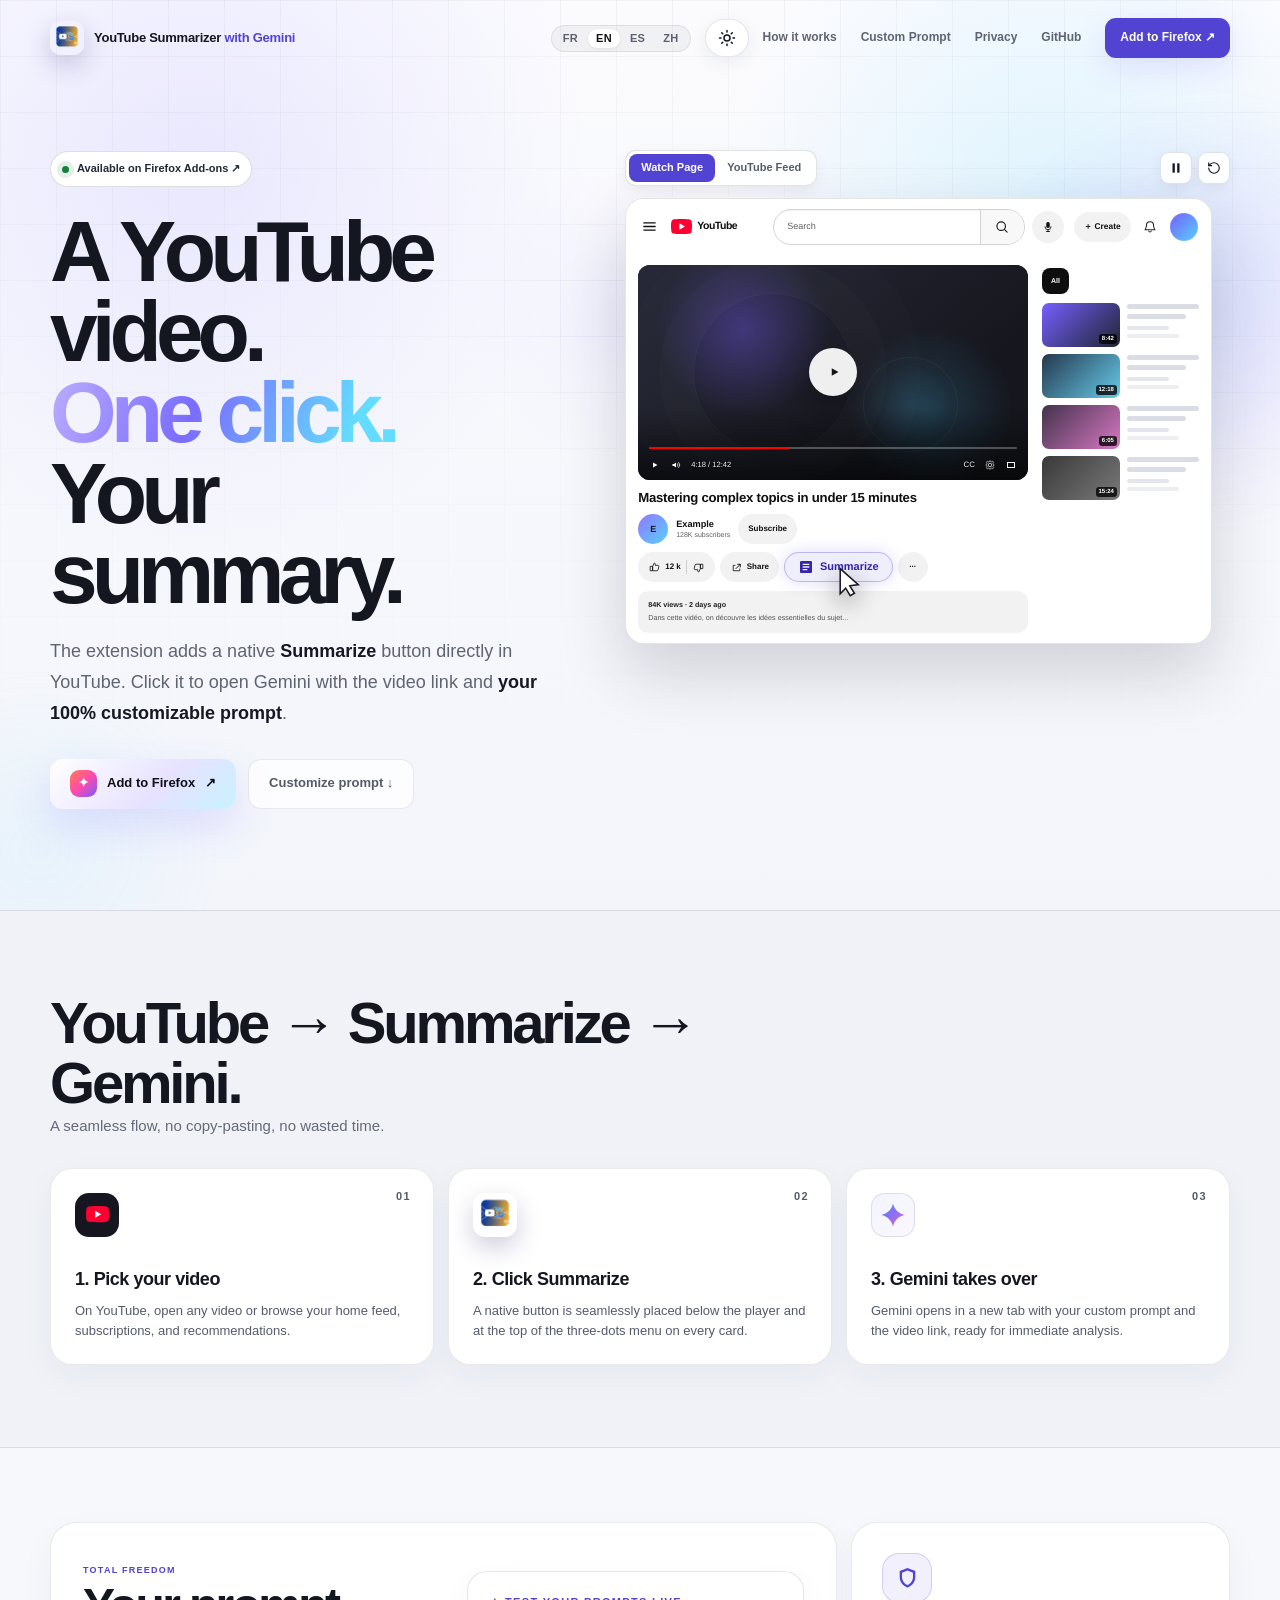
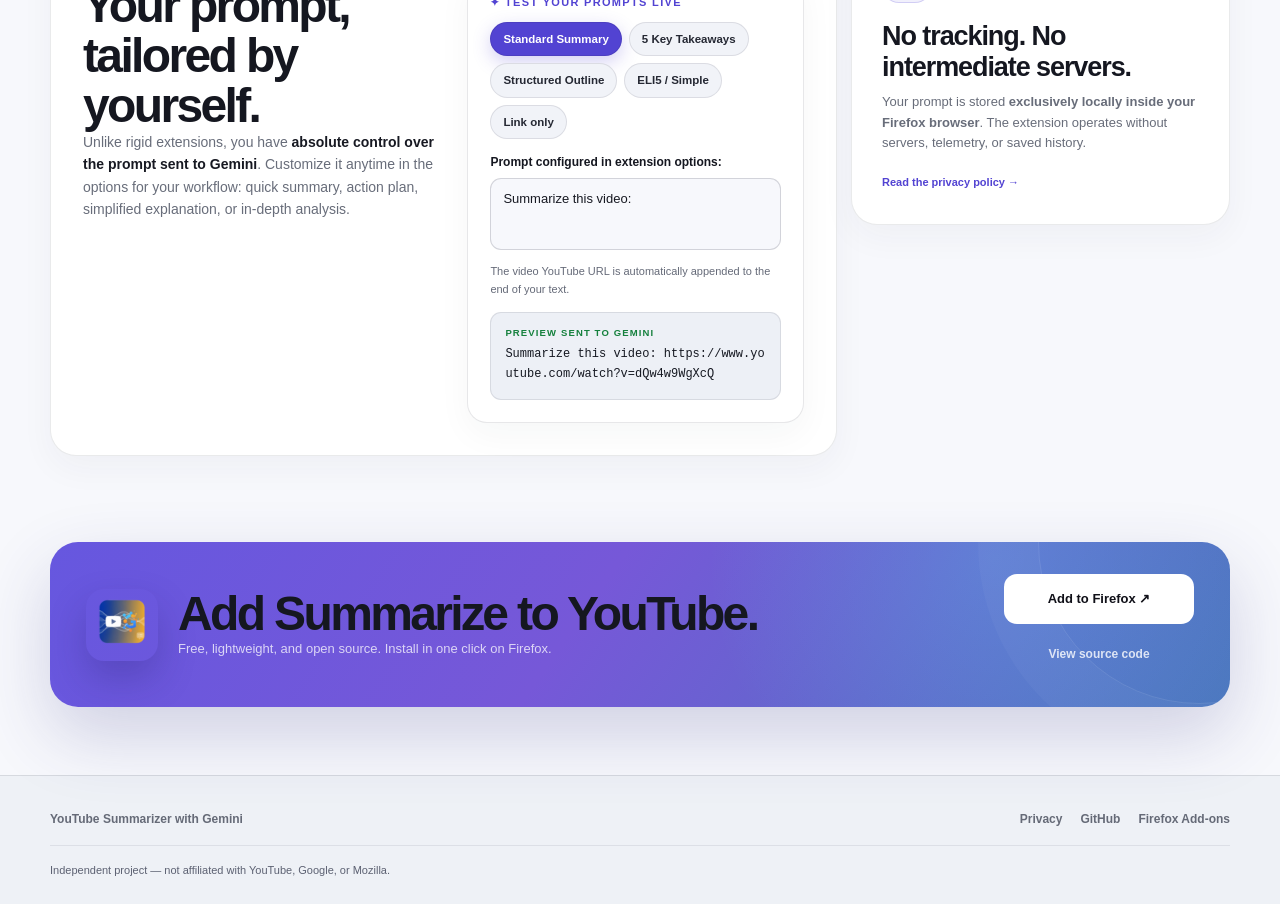
==== commit f50a6efd: "site: make English the universal entry point while preserving translations" ====
--- a/docs/index.html
+++ b/docs/index.html
@@ -1,35 +1,35 @@
 <!doctype html>
-<html lang="fr">
+<html lang="en">
 <head>
   <meta charset="utf-8">
   <meta name="viewport" content="width=device-width,initial-scale=1">
   <meta name="theme-color" content="#0a0a0f">
-  <meta name="description" content="YouTube Summarizer with Gemini ajoute un bouton Résumer directement dans YouTube, puis ouvre Gemini avec la vidéo et votre prompt 100% personnalisable.">
+  <meta name="description" content="Summarize a YouTube video with Gemini and your own instructions. Free Firefox extension with no telemetry or developer server.">
   <meta name="author" content="Epikaigle">
-  <meta name="keywords" content="YouTube Summarizer, Résumé YouTube, Gemini, Google Gemini, Extension Firefox, YouTube Summary, Video Summarizer, Custom Prompt, AI Summary, Open Source">
-  <meta property="og:title" content="YouTube Summarizer with Gemini">
-  <meta property="og:description" content="Un clic sur YouTube. Gemini s’ouvre. Votre résumé démarre avec votre prompt personnalisé.">
+  <meta name="keywords" content="YouTube Summarizer, Résumé YouTube, Gemini, Google Gemini, Firefox Extension, YouTube Summary, Video Summarizer, Custom Prompt, AI Summary, Open Source">
+  <meta property="og:title" content="YouTube Summarizer with Gemini — Firefox Extension">
+  <meta property="og:description" content="Summarize a YouTube video with Gemini and your own instructions. Free Firefox extension with no telemetry or developer server.">
   <meta property="og:type" content="website">
-  <meta property="og:locale" content="fr_FR">
-  <meta property="og:locale:alternate" content="en_US">
+  <meta property="og:locale" content="en_US">
+  <meta property="og:locale:alternate" content="fr_FR">
   <meta property="og:locale:alternate" content="es_ES">
   <meta property="og:locale:alternate" content="zh_CN">
   <meta property="og:site_name" content="YouTube Summarizer with Gemini">
   <meta property="og:url" content="https://epikaigle.github.io/gemini-youtube-summarizer/">
-  <meta property="og:image" content="https://epikaigle.github.io/gemini-youtube-summarizer/assets/social-preview.png?v=20260924">
-  <meta property="og:image:alt" content="YouTube Summarizer with Gemini — de YouTube à Gemini en un clic">
+  <meta property="og:image" content="https://epikaigle.github.io/gemini-youtube-summarizer/assets/social-preview.png?v=20261008">
+  <meta property="og:image:alt" content="YouTube Summarizer with Gemini — Firefox Extension">
   <meta property="og:image:type" content="image/png">
   <meta property="og:image:width" content="1200">
   <meta property="og:image:height" content="630">
   <meta name="twitter:card" content="summary_large_image">
-  <meta name="twitter:title" content="YouTube Summarizer with Gemini">
-  <meta name="twitter:description" content="Un clic sur YouTube. Gemini s’ouvre avec le lien et votre consigne personnalisée.">
-  <meta name="twitter:image" content="https://epikaigle.github.io/gemini-youtube-summarizer/assets/social-preview.png?v=20260924">
-  <meta name="twitter:image:alt" content="YouTube Summarizer with Gemini — de YouTube à Gemini en un clic">
+  <meta name="twitter:title" content="YouTube Summarizer with Gemini — Firefox Extension">
+  <meta name="twitter:description" content="Summarize a YouTube video with Gemini and your own instructions. Free Firefox extension with no telemetry or developer server.">
+  <meta name="twitter:image" content="https://epikaigle.github.io/gemini-youtube-summarizer/assets/social-preview.png?v=20261008">
+  <meta name="twitter:image:alt" content="YouTube Summarizer with Gemini — Firefox Extension">
   <meta name="robots" content="index,follow">
   <link rel="canonical" href="https://epikaigle.github.io/gemini-youtube-summarizer/">
-  <link rel="alternate" type="text/markdown" href="llms.txt" data-i18n-title="llm_docs" title="Documentation pour les assistants IA">
-  <title>YouTube Summarizer with Gemini — Extension Firefox</title>
+  <link rel="alternate" type="text/markdown" href="llms.txt" data-i18n-title="llm_docs" title="Documentation for AI assistants">
+  <title>YouTube Summarizer with Gemini — Firefox Extension</title>
   <link rel="icon" href="assets/extension-icon.png?v=20260924" type="image/png" sizes="96x96">
   <link rel="apple-touch-icon" href="assets/extension-icon.png?v=20260924">
   <script>
@@ -55,7 +55,7 @@
         "alternateName": "Résumé YouTube avec Gemini",
         "applicationCategory": "BrowserApplication",
         "operatingSystem": "Firefox, Firefox for Android",
-        "description": "Extension Firefox qui ajoute un bouton Résumer sur YouTube et ouvre Gemini avec le lien de la vidéo et un prompt 100% personnalisable.",
+        "description": "Summarize a YouTube video with Gemini and your own instructions. Free Firefox extension with no telemetry or developer server.",
         "url": "https://epikaigle.github.io/gemini-youtube-summarizer/",
         "downloadUrl": "https://addons.mozilla.org/firefox/addon/gemini-youtube-summarizer/",
         "isAccessibleForFree": true,
@@ -70,41 +70,41 @@
           "url": "https://github.com/Epikaigle"
         },
         "codeRepository": "https://github.com/Epikaigle/gemini-youtube-summarizer",
-        "image": "https://epikaigle.github.io/gemini-youtube-summarizer/assets/social-preview.png?v=20260924"
+        "image": "https://epikaigle.github.io/gemini-youtube-summarizer/assets/social-preview.png?v=20261008"
       },
       {
         "@type": "FAQPage",
         "mainEntity": [
           {
             "@type": "Question",
-            "name": "Comment fonctionne l'extension YouTube Summarizer with Gemini ?",
+            "name": "How does YouTube Summarizer with Gemini work?",
             "acceptedAnswer": {
               "@type": "Answer",
-              "text": "L'extension ajoute un bouton Résumer directement sous le lecteur de vidéo YouTube et dans les menus trois points de chaque vidéo. Au clic, elle ouvre Google Gemini avec le lien normalisé de la vidéo et votre prompt personnalisé."
+              "text": "The extension adds Summarize below the YouTube player and to video-card menus. Clicking opens Gemini with the selected video link and your customizable instructions."
             }
           },
           {
             "@type": "Question",
-            "name": "L'extension est-elle gratuite et sans inscription ?",
+            "name": "Is the extension free?",
             "acceptedAnswer": {
               "@type": "Answer",
-              "text": "Oui, l'extension est 100% gratuite, open source et ne nécessite aucune inscription ni abonnement. Elle fonctionne directement avec votre compte Gemini habituel sans clé API payante."
+              "text": "The extension is free and open source. No paid API key is needed. Gemini is a Google service and may require signing in to a Google account."
             }
           },
           {
             "@type": "Question",
-            "name": "Peut-on personnaliser le prompt envoyé à Gemini ?",
+            "name": "Can I customize the instructions sent to Gemini?",
             "acceptedAnswer": {
               "@type": "Answer",
-              "text": "Absolument. Contrairement aux extensions rigides, vous disposez d'une totale liberté dans les options : résumé classique, 5 idées clés, plan structuré, vulgarisation simple ou envoi du lien seul."
+              "text": "Yes. Choose a classic summary, five key takeaways, a structured outline, a simple explanation, the link only, or your own text in preferences."
             }
           },
           {
             "@type": "Question",
-            "name": "Mes données personnelles ou mon historique sont-ils collectés ?",
+            "name": "Does the developer collect my data or browsing history?",
             "acceptedAnswer": {
               "@type": "Answer",
-              "text": "Non. Aucune donnée n'est collectée. Votre consigne est enregistrée exclusivement en local dans votre navigateur Firefox. L'extension n'a aucun serveur intermédiaire, aucune télémétrie et aucun suivi."
+              "text": "No data is sent to the developer. Preferences stay in Firefox. After your click, the video URL and your instructions are sent directly to Gemini. There is no intermediary server or telemetry."
             }
           }
         ]
@@ -114,40 +114,40 @@
   </script>
 </head>
 <body>
-  <a class="skip-link" href="#main" data-i18n="skip_content">Aller au contenu</a>
+  <a class="skip-link" href="#main" data-i18n="skip_content">Skip to content</a>
   <div class="progress" aria-hidden="true"><span></span></div>
 
   <header class="site-header">
     <div class="container nav">
-      <a class="brand" href="#main" data-i18n-aria="nav_home" aria-label="Accueil">
+      <a class="brand" href="#main" data-i18n-aria="nav_home" aria-label="Home">
         <img class="brand-icon" src="assets/extension-icon.png?v=20260923" width="34" height="34" alt="" aria-hidden="true">
-        <span class="brand-text" data-i18n="nav_brand">Résumé YouTube <b>avec Gemini</b></span>
+        <span class="brand-text" data-i18n="nav_brand">YouTube Summarizer <b>with Gemini</b></span>
       </a>
 
       <!-- Sélecteur de Langue (FR, EN, ES, ZH) -->
-      <div class="lang-switcher" role="group" data-i18n-aria="choose_language" aria-label="Choisir la langue">
-        <button class="lang-btn active" data-lang="fr" type="button" aria-label="Français">FR</button>
-        <button class="lang-btn" data-lang="en" type="button" aria-label="English">EN</button>
-        <button class="lang-btn" data-lang="es" type="button" aria-label="Español">ES</button>
-        <button class="lang-btn" data-lang="zh" type="button" aria-label="中文">ZH</button>
+      <div class="lang-switcher" role="group" data-i18n-aria="choose_language" aria-label="Choose language">
+        <button class="lang-btn" data-lang="fr" aria-pressed="false" type="button" aria-label="Français">FR</button>
+        <button class="lang-btn active" data-lang="en" aria-pressed="true" type="button" aria-label="English">EN</button>
+        <button class="lang-btn" data-lang="es" aria-pressed="false" type="button" aria-label="Español">ES</button>
+        <button class="lang-btn" data-lang="zh" aria-pressed="false" type="button" aria-label="中文">ZH</button>
       </div>
 
-      <button class="theme-toggle" type="button" aria-label="Passer au thème clair" aria-pressed="false" title="Changer de thème">
+      <button class="theme-toggle" type="button" aria-label="Switch to light theme" aria-pressed="false" title="Switch to light theme">
         <svg class="theme-icon theme-icon-sun" viewBox="0 0 24 24" width="18" height="18" fill="none" stroke="currentColor" stroke-width="2" stroke-linecap="round" stroke-linejoin="round" aria-hidden="true"><circle cx="12" cy="12" r="4"/><path d="M12 2v2M12 20v2M4.93 4.93l1.41 1.41M17.66 17.66l1.41 1.41M2 12h2M20 12h2M6.34 17.66l-1.41 1.41M19.07 4.93l-1.41 1.41"/></svg>
         <svg class="theme-icon theme-icon-moon" viewBox="0 0 24 24" width="18" height="18" fill="none" stroke="currentColor" stroke-width="2" stroke-linecap="round" stroke-linejoin="round" aria-hidden="true"><path d="M12 3a6 6 0 0 0 9 9 9 9 0 1 1-9-9Z"/></svg>
       </button>
 
       <button class="menu-button" type="button" aria-expanded="false" aria-controls="nav-links">
         <span></span><span></span><span></span>
-        <span class="sr-only">Ouvrir le menu</span>
+        <span class="sr-only">Open menu</span>
       </button>
 
       <nav class="nav-links" id="nav-links">
-        <a href="#comment" data-i18n="nav_how">Comment ça marche</a>
-        <a href="#avantages" data-i18n="nav_custom">Personnaliser le prompt</a>
-        <a href="privacy.html" data-i18n="nav_privacy">Confidentialité</a>
+        <a href="#comment" data-i18n="nav_how">How it works</a>
+        <a href="#avantages" data-i18n="nav_custom">Custom Prompt</a>
+        <a href="privacy.html" data-i18n="nav_privacy">Privacy</a>
         <a href="https://github.com/Epikaigle/gemini-youtube-summarizer" target="_blank" rel="noreferrer">GitHub</a>
-        <a class="nav-install" href="https://addons.mozilla.org/firefox/addon/gemini-youtube-summarizer/" target="_blank" rel="noreferrer" data-i18n="nav_install">Ajouter à Firefox ↗</a>
+        <a class="nav-install" href="https://addons.mozilla.org/firefox/addon/gemini-youtube-summarizer/" target="_blank" rel="noreferrer" data-i18n="nav_install">Add to Firefox ↗</a>
       </nav>
     </div>
   </header>
@@ -162,36 +162,36 @@
       <div class="container hero-grid">
         <div class="hero-copy reveal">
           <a class="amo-pill" href="https://addons.mozilla.org/firefox/addon/gemini-youtube-summarizer/" target="_blank" rel="noreferrer">
-            <span></span> <span data-i18n="hero_pill">Disponible sur Firefox Add-ons ↗</span>
+            <span></span> <span data-i18n="hero_pill">Available on Firefox Add-ons ↗</span>
           </a>
 
-          <h1 data-i18n="hero_title">Une vidéo YouTube.<br><em>Un clic.</em> Votre résumé.</h1>
-          <p class="hero-text" data-i18n="hero_text">L’extension ajoute un bouton <strong>Résumer</strong> natif directement dans YouTube. Au clic, elle ouvre Gemini avec le lien de la vidéo et <strong>votre prompt 100% personnalisable</strong>.</p>
+          <h1 data-i18n="hero_title">A YouTube video.<br><em>One click.</em> Your summary.</h1>
+          <p class="hero-text" data-i18n="hero_text">The extension adds a native <strong>Summarize</strong> button directly in YouTube. Click it to open Gemini with the video link and <strong>your 100% customizable prompt</strong>.</p>
 
           <div class="hero-actions">
             <a class="button button-primary" href="https://addons.mozilla.org/firefox/addon/gemini-youtube-summarizer/" target="_blank" rel="noreferrer">
               <span class="firefox-mark">✦</span>
-              <span data-i18n="hero_cta_add">Ajouter à Firefox</span>
+              <span data-i18n="hero_cta_add">Add to Firefox</span>
               <span>↗</span>
             </a>
-            <a class="button button-secondary" href="#avantages" data-i18n="hero_cta_custom">Personnaliser son prompt ↓</a>
+            <a class="button button-secondary" href="#avantages" data-i18n="hero_cta_custom">Customize prompt ↓</a>
           </div>
         </div>
 
-        <div class="hero-visual reveal" id="demo" data-flow-mode="watch" data-flow-phase="idle" role="region" data-i18n-aria="demo_region" aria-label="Démonstration animée de l'extension YouTube et Google Gemini">
+        <div class="hero-visual reveal" id="demo" data-flow-mode="watch" data-flow-phase="idle" role="region" data-i18n-aria="demo_region" aria-label="Animated demonstration of YouTube and Gemini">
           
           <!-- Contrôles positionnés au-dessus de la fenêtre YouTube (sans superposition) -->
-          <div class="demo-controls-bar" data-i18n-aria="demo_controls" aria-label="Contrôles de la démonstration">
-            <div class="demo-modes" role="tablist" data-i18n-aria="demo_scenario" aria-label="Scénario YouTube">
-              <button class="demo-mode-tab active" type="button" data-mode="watch" role="tab" aria-selected="true" data-i18n="demo_tab_watch">Page Vidéo</button>
-              <button class="demo-mode-tab" type="button" data-mode="feed" role="tab" aria-selected="false" data-i18n="demo_tab_feed">Accueil YouTube</button>
+          <div class="demo-controls-bar" data-i18n-aria="demo_controls" aria-label="Demonstration controls">
+            <div class="demo-modes" role="tablist" data-i18n-aria="demo_scenario" aria-label="YouTube scenario">
+              <button class="demo-mode-tab active" type="button" data-mode="watch" role="tab" aria-selected="true" data-i18n="demo_tab_watch">Watch Page</button>
+              <button class="demo-mode-tab" type="button" data-mode="feed" role="tab" aria-selected="false" data-i18n="demo_tab_feed">YouTube Feed</button>
             </div>
             <div class="demo-actions">
-              <button class="demo-ctrl-btn" id="demo-ctrl-toggle" type="button" aria-label="Mettre en pause l’animation" title="Pause / Lecture">
+              <button class="demo-ctrl-btn" id="demo-ctrl-toggle" type="button" aria-label="Pause animation" title="Pause animation">
                 <svg class="icon-pause" viewBox="0 0 24 24" width="14" height="14" fill="currentColor" aria-hidden="true"><rect x="6" y="4" width="4" height="16" rx="1"/><rect x="14" y="4" width="4" height="16" rx="1"/></svg>
                 <svg class="icon-play" viewBox="0 0 24 24" width="14" height="14" fill="currentColor" aria-hidden="true"><path d="m7 4 13 8-13 8V4Z"/></svg>
               </button>
-              <button class="demo-ctrl-btn" id="demo-ctrl-replay" type="button" data-i18n-aria="demo_replay" aria-label="Rejouer l’animation" data-i18n-title="demo_replay" title="Rejouer">
+              <button class="demo-ctrl-btn" id="demo-ctrl-replay" type="button" data-i18n-aria="demo_replay" aria-label="Replay animation" data-i18n-title="demo_replay" title="Replay animation">
                 <svg viewBox="0 0 24 24" width="14" height="14" fill="none" stroke="currentColor" stroke-width="2" stroke-linecap="round" stroke-linejoin="round" aria-hidden="true"><path d="M3 12a9 9 0 1 0 9-9 9.75 9.75 0 0 0-6.74 2.74L3 8"/><path d="M3 3v5h5"/></svg>
               </button>
             </div>
@@ -224,7 +224,7 @@
                 </div>
 
                 <div class="yt-top-actions">
-                  <span class="yt-create">＋ Créer</span>
+                  <span class="yt-create">＋ Create</span>
                   <span class="yt-bell" aria-hidden="true"><svg viewBox="0 0 24 24"><path d="M6.7 9.5a5.3 5.3 0 0 1 10.6 0c0 5 2 5.4 2 6.5H4.7c0-1.1 2-1.5 2-6.5Z" fill="none" stroke="currentColor" stroke-width="1.6"/><path d="M10 18.2a2.2 2.2 0 0 0 4 0" fill="none" stroke="currentColor" stroke-width="1.6" stroke-linecap="round"/></svg></span>
                   <i class="yt-profile"></i>
                 </div>
@@ -251,24 +251,24 @@
                     </div>
                   </div>
 
-                  <div class="yt-title demo-yt-title">Comprendre un sujet complexe en moins de 15 minutes</div>
+                  <div class="yt-title demo-yt-title">Mastering complex topics in under 15 minutes</div>
 
                   <div class="yt-info-row">
                     <div class="yt-channel">
                       <span class="yt-avatar">E</span>
-                      <div><strong class="demo-yt-channel">Exemple</strong><small class="demo-yt-subs">128 k abonnés</small></div>
-                      <span class="yt-subscribe demo-yt-subscribe">S’abonner</span>
+                      <div><strong class="demo-yt-channel">Example</strong><small class="demo-yt-subs">128K subscribers</small></div>
+                      <span class="yt-subscribe demo-yt-subscribe">Subscribe</span>
                     </div>
 
                     <!-- Authentic YouTube Action Buttons with the injected extension button -->
                     <div class="yt-actions-row">
                       <span class="yt-pill yt-pill-like"><svg class="yt-action-icon" viewBox="0 0 24 24" aria-hidden="true"><path d="M8.5 10 11 4.5c.5-1.1 2.1-.8 2.2.4l.2 3.1H18a2 2 0 0 1 1.9 2.5l-1.5 6A2 2 0 0 1 16.5 18H8.5v-8Z" fill="none" stroke="currentColor" stroke-width="1.5"/><path d="M4 10h4.5v8H4v-8Z" fill="none" stroke="currentColor" stroke-width="1.5"/></svg>12 k<i class="yt-like-sep"></i><svg class="yt-action-icon" viewBox="0 0 24 24" aria-hidden="true"><path d="M15.5 14 13 19.5c-.5 1.1-2.1.8-2.2-.4l-.2-3.1H6a2 2 0 0 1-1.9-2.5l1.5-6A2 2 0 0 1 7.5 6h8v8Z" fill="none" stroke="currentColor" stroke-width="1.5"/><path d="M20 14h-4.5V6H20v8Z" fill="none" stroke="currentColor" stroke-width="1.5"/></svg></span>
-                      <span class="yt-pill"><svg class="yt-action-icon" viewBox="0 0 24 24" aria-hidden="true"><path d="M14 6h5v5M19 6l-8 8" fill="none" stroke="currentColor" stroke-width="1.7" stroke-linecap="round"/><path d="M18 14v4H6V8h4" fill="none" stroke="currentColor" stroke-width="1.5"/></svg><span class="demo-yt-share">Partager</span></span>
+                      <span class="yt-pill"><svg class="yt-action-icon" viewBox="0 0 24 24" aria-hidden="true"><path d="M14 6h5v5M19 6l-8 8" fill="none" stroke="currentColor" stroke-width="1.7" stroke-linecap="round"/><path d="M18 14v4H6V8h4" fill="none" stroke="currentColor" stroke-width="1.5"/></svg><span class="demo-yt-share">Share</span></span>
                       
                       <!-- Exact Injected Button from extension content.js -->
-                      <strong class="yt-resume-action yt-spec-button-tonal" id="gemini-summary-button-watch-page" data-i18n-title="action_summarize" title="Résumer">
+                      <strong class="yt-resume-action yt-spec-button-tonal" id="gemini-summary-button-watch-page" data-i18n-title="action_summarize" title="Summarize">
                         <svg class="yt-summary-svg" viewBox="0 0 24 24" width="20" height="20" aria-hidden="true"><path d="M19 3H5c-1.1 0-2 .9-2 2v14c0 1.1.9 2 2 2h14c1.1 0 2-.9 2-2V5c0-1.1-.9-2-2-2zm-5 14H7v-2h7v2zm3-4H7v-2h10v2zm0-4H7V7h10v2z" fill="currentColor"/></svg>
-                        <span class="demo-yt-btn-text">Résumer</span>
+                        <span class="demo-yt-btn-text">Summarize</span>
                         <i></i>
                       </strong>
 
@@ -277,13 +277,13 @@
                   </div>
 
                   <div class="yt-description">
-                    <strong class="demo-yt-views">84 k vues · il y a 2 jours</strong>
+                    <strong class="demo-yt-views">84K views · 2 days ago</strong>
                     <span>Dans cette vidéo, on découvre les idées essentielles du sujet...</span>
                   </div>
                 </div>
 
                 <aside class="yt-sidebar" aria-hidden="true">
-                  <span class="yt-filter">Tout</span>
+                  <span class="yt-filter">All</span>
                   <div class="yt-rec"><i class="thumb thumb-a"><span>8:42</span></i><div><b></b><b></b><small></small><em></em></div></div>
                   <div class="yt-rec"><i class="thumb thumb-b"><span>12:18</span></i><div><b></b><b></b><small></small><em></em></div></div>
                   <div class="yt-rec"><i class="thumb thumb-c"><span>6:05</span></i><div><b></b><b></b><small></small><em></em></div></div>
@@ -309,17 +309,17 @@
                 </div>
 
                 <div class="yt-feed-actions">
-                  <span class="yt-create">＋ Créer</span>
+                  <span class="yt-create">＋ Create</span>
                   <i class="yt-profile"></i>
                 </div>
               </div>
 
               <!-- Pill tags filter bar -->
               <div class="yt-chips-bar" aria-hidden="true">
-                <span class="yt-chip active">Tout</span>
+                <span class="yt-chip active">All</span>
                 <span class="yt-chip">Podcasts</span>
-                <span class="yt-chip">Musique</span>
-                <span class="yt-chip">Jeux vidéo</span>
+                <span class="yt-chip demo-yt-music">Music</span>
+                <span class="yt-chip demo-yt-gaming">Gaming</span>
               </div>
 
               <!-- True Regular 3-Column YouTube Grid -->
@@ -329,8 +329,8 @@
                   <div class="yt-card-meta">
                     <span class="yt-card-avatar">E</span>
                     <div class="yt-card-copy">
-                      <b class="demo-card1-title">Comprendre un sujet complexe en moins de 15 minutes</b>
-                      <small class="demo-card1-meta">Exemple · 84 k vues · il y a 2 jours</small>
+                      <b class="demo-card1-title">Mastering complex topics in under 15 minutes</b>
+                      <small class="demo-card1-meta">Example · 84K views · 2 days ago</small>
                     </div>
                     <span class="yt-card-more">⋮</span>
                   </div>
@@ -339,11 +339,11 @@
                   <div class="yt-card-menu">
                     <strong class="yt-card-resume" id="gemini-summary-button-menu">
                       <svg viewBox="0 0 24 24" width="18" height="18" aria-hidden="true"><path d="M19 3H5c-1.1 0-2 .9-2 2v14c0 1.1.9 2 2 2h14c1.1 0 2-.9 2-2V5c0-1.1-.9-2-2-2zm-5 14H7v-2h7v2zm3-4H7v-2h10v2zm0-4H7V7h10v2z" fill="currentColor"/></svg>
-                      <span class="demo-yt-btn-text">Résumer</span>
+                      <span class="demo-yt-btn-text">Summarize</span>
                     </strong>
-                    <span class="demo-menu-queue">Ajouter à la file d'attente</span>
-                    <span class="demo-menu-save">Enregistrer pour plus tard</span>
-                    <span class="demo-menu-share">Partager</span>
+                    <span class="demo-menu-queue">Add to queue</span>
+                    <span class="demo-menu-save">Save to Watch later</span>
+                    <span class="demo-menu-share">Share</span>
                   </div>
                 </article>
 
@@ -352,8 +352,8 @@
                   <div class="yt-card-meta">
                     <span class="yt-card-avatar">A</span>
                     <div class="yt-card-copy">
-                      <b class="demo-card2-title">Les 5 idées clés pour progresser plus vite</b>
-                      <small class="demo-card2-meta">Apprendre · 42 k vues · il y a 3 jours</small>
+                      <b class="demo-card2-title">5 key insights to accelerate your learning</b>
+                      <small class="demo-card2-meta">Learning · 42K views · 3 days ago</small>
                     </div>
                     <span class="yt-card-dots">⋮</span>
                   </div>
@@ -364,8 +364,8 @@
                   <div class="yt-card-meta">
                     <span class="yt-card-avatar">M</span>
                     <div class="yt-card-copy">
-                      <b class="demo-card3-title">Méthode simple pour retenir l'essentiel</b>
-                      <small class="demo-card3-meta">Méthode · 63 k vues · il y a 5 jours</small>
+                      <b class="demo-card3-title">Simple method to retain key concepts</b>
+                      <small class="demo-card3-meta">Method · 63K views · 5 days ago</small>
                     </div>
                     <span class="yt-card-dots">⋮</span>
                   </div>
@@ -376,8 +376,8 @@
                   <div class="yt-card-meta">
                     <span class="yt-card-avatar">S</span>
                     <div class="yt-card-copy">
-                      <b class="demo-card4-title">Guide complet : Maîtriser de nouvelles compétences</b>
-                      <small class="demo-card4-meta">Science · 95 k vues · il y a 1 semaine</small>
+                      <b class="demo-card4-title">Complete guide: Mastering new skills fast</b>
+                      <small class="demo-card4-meta">Science · 95K views · 1 week ago</small>
                     </div>
                     <span class="yt-card-dots">⋮</span>
                   </div>
@@ -388,8 +388,8 @@
                   <div class="yt-card-meta">
                     <span class="yt-card-avatar">D</span>
                     <div class="yt-card-copy">
-                      <b class="demo-card5-title">Comment organiser ses notes et ses idées efficacement</b>
-                      <small class="demo-card5-meta">Découverte · 51 k vues · il y a 4 jours</small>
+                      <b class="demo-card5-title">How to organize notes and ideas effectively</b>
+                      <small class="demo-card5-meta">Discovery · 51K views · 4 days ago</small>
                     </div>
                     <span class="yt-card-dots">⋮</span>
                   </div>
@@ -400,8 +400,8 @@
                   <div class="yt-card-meta">
                     <span class="yt-card-avatar">T</span>
                     <div class="yt-card-copy">
-                      <b class="demo-card6-title">Les secrets de la productivité moderne expliqués</b>
-                      <small class="demo-card6-meta">Tech · 112 k vues · il y a 6 jours</small>
+                      <b class="demo-card6-title">The secrets of modern productivity explained</b>
+                      <small class="demo-card6-meta">Tech · 112K views · 6 days ago</small>
                     </div>
                     <span class="yt-card-dots">⋮</span>
                   </div>
@@ -421,8 +421,8 @@
                   <span aria-hidden="true"><svg viewBox="0 0 24 24"><path d="M4 7h16M4 12h16M4 17h16" fill="none" stroke="currentColor" stroke-width="1.7" stroke-linecap="round"/></svg></span>
                   <span class="gemini-brand-badge">Gemini</span>
                 </div>
-                <div class="gemini-new-chat">＋ <span class="demo-gemini-new-chat">Nouveau chat</span></div>
-                <small class="demo-gemini-recent">Récents</small>
+                <div class="gemini-new-chat">＋ <span class="demo-gemini-new-chat">New chat</span></div>
+                <small class="demo-gemini-recent">Recent</small>
                 <div class="gemini-history">
                   <i></i><i></i><i class="short"></i>
                 </div>
@@ -444,31 +444,31 @@
                       <svg viewBox="0 0 24 24" width="16" height="16" fill="#ff0033" aria-hidden="true"><path d="M23.498 6.186a3.016 3.016 0 0 0-2.122-2.136C19.505 3.545 12 3.545 12 3.545s-7.505 0-9.377.505A3.017 3.017 0 0 0 .502 6.186C0 8.07 0 12 0 12s0 3.93.502 5.814a3.016 3.016 0 0 0 2.122 2.136c1.871.505 9.376.505 9.376.505s7.505 0 9.377-.505a3.015 3.015 0 0 0 2.122-2.136C24 15.93 24 12 24 12s0-3.93-.502-5.814zM9.545 15.568V8.432L15.818 12l-6.273 3.568z"/></svg>
                       <span>youtube.com/watch?v=VIDEO_ID</span>
                     </div>
-                    <span class="user-prompt-text demo-user-prompt">Résume-moi la vidéo :</span>
+                    <span class="user-prompt-text demo-user-prompt">Summarize this video:</span>
                   </div>
 
                   <div class="gemini-thinking">
                     <span class="gemini-glyph">✦</span>
                     <div>
-                      <strong class="demo-gemini-thinking">Analyse de la vidéo YouTube...</strong>
+                      <strong class="demo-gemini-thinking">Analyzing YouTube video...</strong>
                       <span class="thinking-dots"><i></i><i></i><i></i></span>
                     </div>
                   </div>
 
                   <div class="gemini-response">
                     <div class="gemini-response-brand"><span class="gemini-glyph">✦</span><strong>Gemini</strong></div>
-                    <div class="gemini-response-title demo-gemini-resp-title">Résumé de la vidéo</div>
-                    <p class="response-line response-intro demo-gemini-resp-intro">Voici les points clés à retenir de la présentation :</p>
+                    <div class="gemini-response-title demo-gemini-resp-title">Video Summary</div>
+                    <p class="response-line response-intro demo-gemini-resp-intro">Here are the key takeaways from the presentation:</p>
                     <ul>
-                      <li class="response-line response-one"><b class="demo-resp-p1-title">Concepts fondamentaux :</b> <span class="demo-resp-p1-text">se concentrer sur les piliers essentiels pour assimiler rapidement le sujet.</span></li>
-                      <li class="response-line response-two"><b class="demo-resp-p2-title">Mise en pratique :</b> <span class="demo-resp-p2-text">connecter les idées nouvelles à des cas réels plutôt que les mémoriser isolément.</span></li>
-                      <li class="response-line response-three"><b class="demo-resp-p3-title">Synthèse :</b> <span class="demo-resp-p3-text">retenir les 3 enseignements majeurs pour gagner un temps précieux.</span></li>
+                      <li class="response-line response-one"><b class="demo-resp-p1-title">Core Concepts:</b> <span class="demo-resp-p1-text">focus on the essential pillars to quickly grasp the subject.</span></li>
+                      <li class="response-line response-two"><b class="demo-resp-p2-title">Practical Application:</b> <span class="demo-resp-p2-text">connect new ideas to real-world scenarios rather than memorizing in isolation.</span></li>
+                      <li class="response-line response-three"><b class="demo-resp-p3-title">Key Takeaways:</b> <span class="demo-resp-p3-text">retain the 3 main takeaways to save valuable learning time.</span></li>
                     </ul>
                     <div class="gemini-response-actions">
-                      <span data-i18n-title="response_good" title="Bonne réponse">👍</span>
-                      <span data-i18n-title="response_bad" title="Mauvaise réponse">👎</span>
-                      <span data-i18n-title="action_copy" title="Copier">📋</span>
-                      <span data-i18n-title="action_share" title="Partager">↗</span>
+                      <span data-i18n-title="response_good" title="Good response">👍</span>
+                      <span data-i18n-title="response_bad" title="Bad response">👎</span>
+                      <span data-i18n-title="action_copy" title="Copy">📋</span>
+                      <span data-i18n-title="action_share" title="Share">↗</span>
                     </div>
                   </div>
                 </div>
@@ -476,8 +476,8 @@
                 <div class="gemini-composer">
                   <span class="gemini-add">＋</span>
                   <div class="gemini-composer-copy">
-                    <span class="composer-placeholder demo-gemini-placeholder">Demandez à Gemini...</span>
-                    <span class="composer-prompt" data-full-prompt="Résume-moi la vidéo : youtube.com/watch?v=VIDEO_ID"></span><span class="composer-caret" aria-hidden="true"></span>
+                    <span class="composer-placeholder demo-gemini-placeholder">Ask Gemini...</span>
+                    <span class="composer-prompt" data-full-prompt="Summarize this video: youtube.com/watch?v=VIDEO_ID"></span><span class="composer-caret" aria-hidden="true"></span>
                   </div>
                   <span class="gemini-mic" aria-hidden="true"><svg viewBox="0 0 24 24"><rect x="9" y="4" width="6" height="10" rx="3" fill="none" stroke="currentColor" stroke-width="1.6"/><path d="M6.8 11.5a5.2 5.2 0 0 0 10.4 0M12 16.7V20" fill="none" stroke="currentColor" stroke-width="1.6" stroke-linecap="round"/></svg></span>
                   <span class="gemini-send-animated">↑<i></i></span>
@@ -493,8 +493,8 @@
     <section class="how" id="comment">
       <div class="container">
         <div class="section-title reveal">
-          <h2 data-i18n="how_title">YouTube → Résumer → Gemini.</h2>
-          <p data-i18n="how_subtitle">Un flux direct, sans copier-coller ni perte de temps.</p>
+          <h2 data-i18n="how_title">YouTube → Summarize → Gemini.</h2>
+          <p data-i18n="how_subtitle">A seamless flow, no copy-pasting, no wasted time.</p>
         </div>
 
         <div class="steps">
@@ -503,8 +503,8 @@
             <div class="step-icon youtube-mini">
               <svg viewBox="0 0 28 20" aria-hidden="true"><path fill="#ff0033" d="M27.4 3.1A3.5 3.5 0 0 0 25 .7C22.8 0 14 0 14 0S5.2 0 3 .7A3.5 3.5 0 0 0 .6 3.1 36 36 0 0 0 0 10a36 36 0 0 0 .6 6.9A3.5 3.5 0 0 0 3 19.3c2.2.7 11 .7 11 .7s8.8 0 11-.7a3.5 3.5 0 0 0 2.4-2.4A36 36 0 0 0 28 10a36 36 0 0 0-.6-6.9Z"/><path fill="#fff" d="m11.2 14.3 7.3-4.3-7.3-4.3v8.6Z"/></svg>
             </div>
-            <h3 data-i18n="how_step1_title">1. Choisissez votre vidéo</h3>
-            <p data-i18n="how_step1_desc">Sur YouTube, ouvrez une vidéo ou parcourez votre fil d’accueil, vos abonnements et vos recommandations.</p>
+            <h3 data-i18n="how_step1_title">1. Pick your video</h3>
+            <p data-i18n="how_step1_desc">On YouTube, open any video or browse your home feed, subscriptions, and recommendations.</p>
           </article>
 
           <article class="step reveal">
@@ -512,8 +512,8 @@
             <div class="step-icon extension-mini">
               <img src="assets/extension-icon.png?v=20260923" width="44" height="44" loading="lazy" decoding="async" alt="" aria-hidden="true">
             </div>
-            <h3 data-i18n="how_step2_title">2. Cliquez sur Résumer</h3>
-            <p data-i18n="how_step2_desc">Un bouton natif est ajouté sous le lecteur YouTube et en tête du menu contextuel (trois points) de chaque vidéo.</p>
+            <h3 data-i18n="how_step2_title">2. Click Summarize</h3>
+            <p data-i18n="how_step2_desc">A native button is seamlessly placed below the player and at the top of the three-dots menu on every card.</p>
           </article>
 
           <article class="step reveal">
@@ -524,8 +524,8 @@
                 <path d="M24 4c1.8 10.1 9.9 18.2 20 20-10.1 1.8-18.2 9.9-20 20-1.8-10.1-9.9-18.2-20-20C14.1 22.2 22.2 14.1 24 4Z" fill="url(#gemini-step-gradient)"/>
               </svg>
             </div>
-            <h3 data-i18n="how_step3_title">3. Gemini prend le relais</h3>
-            <p data-i18n="how_step3_desc">Gemini s’ouvre dans un nouvel onglet avec votre consigne personnalisée et le lien de la vidéo, prêt pour l’analyse.</p>
+            <h3 data-i18n="how_step3_title">3. Gemini takes over</h3>
+            <p data-i18n="how_step3_desc">Gemini opens in a new tab with your custom prompt and the video link, ready for immediate analysis.</p>
           </article>
         </div>
       </div>
@@ -536,35 +536,33 @@
       <div class="container benefits-grid">
         <div class="benefit-main reveal">
           <div class="benefit-copy">
-            <span class="kicker" data-i18n="studio_kicker">Liberté totale</span>
-            <h2 data-i18n="studio_title_section">Votre prompt, personnalisé par vous-même.</h2>
-            <p class="benefit-lead" data-i18n="studio_lead">
-              Contrairement à d’autres extensions figées, vous avez le <strong>contrôle absolu sur la consigne envoyée à Gemini</strong>. Modifiez-la librement dans les options selon vos besoins : résumé rapide, plan d’action, vulgarisation ou analyse détaillée.
-            </p>
+            <span class="kicker" data-i18n="studio_kicker">Total Freedom</span>
+            <h2 data-i18n="studio_title_section">Your prompt, tailored by yourself.</h2>
+            <p class="benefit-lead" data-i18n="studio_lead">Unlike rigid extensions, you have <strong>absolute control over the prompt sent to Gemini</strong>. Customize it anytime in the options for your workflow: quick summary, action plan, simplified explanation, or in-depth analysis.</p>
           </div>
 
           <!-- Studio interactif calqué sur options.html de l'extension -->
           <div class="prompt-studio">
             <div class="studio-header">
-              <span class="studio-title" data-i18n="studio_test_title">✦ Testez vos consignes en direct</span>
-              <div class="studio-preset-list" role="group" data-i18n-aria="prompt_examples" aria-label="Exemples de prompts">
-                <button class="preset-chip active" type="button" data-preset-id="classic" data-i18n="preset_classic">Résumé classique</button>
-                <button class="preset-chip" type="button" data-preset-id="points" data-i18n="preset_points">5 idées clés</button>
-                <button class="preset-chip" type="button" data-preset-id="plan" data-i18n="preset_plan">Plan détaillé</button>
-                <button class="preset-chip" type="button" data-preset-id="simple" data-i18n="preset_simple">Vulgarisation</button>
-                <button class="preset-chip" type="button" data-preset-id="link" data-i18n="preset_link">Lien seul</button>
+              <span class="studio-title" data-i18n="studio_test_title">✦ Test your prompts live</span>
+              <div class="studio-preset-list" role="group" data-i18n-aria="prompt_examples" aria-label="Example instructions">
+                <button class="preset-chip active" type="button" data-preset-id="classic" data-i18n="preset_classic">Standard Summary</button>
+                <button class="preset-chip" type="button" data-preset-id="points" data-i18n="preset_points">5 Key Takeaways</button>
+                <button class="preset-chip" type="button" data-preset-id="plan" data-i18n="preset_plan">Structured Outline</button>
+                <button class="preset-chip" type="button" data-preset-id="simple" data-i18n="preset_simple">ELI5 / Simple</button>
+                <button class="preset-chip" type="button" data-preset-id="link" data-i18n="preset_link">Link only</button>
               </div>
             </div>
 
             <div class="studio-editor">
-              <label for="interactive-prompt-input" data-i18n="studio_input_label">Texte configuré dans les options de l’extension :</label>
-              <textarea id="interactive-prompt-input" rows="3" spellcheck="false">Résume-moi la vidéo :</textarea>
-              <small class="studio-hint" data-i18n="studio_hint">L'URL YouTube de la vidéo est ajoutée automatiquement à la fin de votre texte.</small>
+              <label for="interactive-prompt-input" data-i18n="studio_input_label">Prompt configured in extension options:</label>
+              <textarea id="interactive-prompt-input" rows="3" spellcheck="false">Summarize this video:</textarea>
+              <small class="studio-hint" data-i18n="studio_hint">The video YouTube URL is automatically appended to the end of your text.</small>
             </div>
 
             <div class="studio-preview-card" aria-live="polite">
-              <span class="preview-badge" data-i18n="studio_preview_badge">Aperçu envoyé à Gemini</span>
-              <pre class="studio-preview-text" id="interactive-prompt-preview">Résume-moi la vidéo : https://www.youtube.com/watch?v=dQw4w9WgXcQ</pre>
+              <span class="preview-badge" data-i18n="studio_preview_badge">Preview sent to Gemini</span>
+              <pre class="studio-preview-text" id="interactive-prompt-preview">Summarize this video: https://www.youtube.com/watch?v=dQw4w9WgXcQ</pre>
             </div>
           </div>
         </div>
@@ -573,9 +571,9 @@
           <span class="privacy-icon">
             <svg viewBox="0 0 32 32" aria-hidden="true"><path d="M16 2.6 26 6.5v7.5c0 6.1-4 11.3-10 13.4C10 25.3 6 20.1 6 14V6.5l10-3.9Zm0 3.3L9 8.6V14c0 4.5 2.8 8.5 7 10.4 4.2-1.9 7-5.9 7-10.4V8.6l-7-2.7Z"/></svg>
           </span>
-          <h3 data-i18n="privacy_card_title">Pas de collecte. Pas de serveur intermédiaire.</h3>
-          <p data-i18n="privacy_card_desc">Votre prompt est stocké <strong>uniquement en local dans votre navigateur Firefox</strong>. L'extension n'a aucun serveur, aucune télémétrie et ne conserve aucun historique.</p>
-          <a class="benefit-privacy-link" href="privacy.html" data-i18n="privacy_card_link">Lire la politique de confidentialité →</a>
+          <h3 data-i18n="privacy_card_title">No tracking. No intermediate servers.</h3>
+          <p data-i18n="privacy_card_desc">Your prompt is stored <strong>exclusively locally inside your Firefox browser</strong>. The extension operates without servers, telemetry, or saved history.</p>
+          <a class="benefit-privacy-link" href="privacy.html" data-i18n="privacy_card_link">Read the privacy policy →</a>
         </div>
       </div>
     </section>
@@ -586,14 +584,14 @@
         <div class="install-copy">
           <img src="assets/extension-icon.png?v=20260923" width="96" height="96" loading="lazy" decoding="async" alt="" aria-hidden="true">
           <div>
-            <h2 data-i18n="install_title">Ajoutez Résumer à YouTube.</h2>
-            <p data-i18n="install_desc">Gratuit, léger et open source. Installez en un clic sur Firefox.</p>
+            <h2 data-i18n="install_title">Add Summarize to YouTube.</h2>
+            <p data-i18n="install_desc">Free, lightweight, and open source. Install in one click on Firefox.</p>
           </div>
         </div>
 
         <div class="install-actions">
-          <a class="button button-white" href="https://addons.mozilla.org/firefox/addon/gemini-youtube-summarizer/" target="_blank" rel="noreferrer" data-i18n="install_btn">Ajouter à Firefox ↗</a>
-          <a class="code-link" href="https://github.com/Epikaigle/gemini-youtube-summarizer" target="_blank" rel="noreferrer" data-i18n="install_source">Voir le code source</a>
+          <a class="button button-white" href="https://addons.mozilla.org/firefox/addon/gemini-youtube-summarizer/" target="_blank" rel="noreferrer" data-i18n="install_btn">Add to Firefox ↗</a>
+          <a class="code-link" href="https://github.com/Epikaigle/gemini-youtube-summarizer" target="_blank" rel="noreferrer" data-i18n="install_source">View source code</a>
         </div>
       </div>
     </section>
@@ -601,14 +599,14 @@
 
   <footer>
     <div class="container footer-row">
-      <span class="footer-brand-title" data-i18n="footer_brand">Résumé YouTube avec Gemini</span>
+      <span class="footer-brand-title" data-i18n="footer_brand">YouTube Summarizer with Gemini</span>
       <div>
-        <a href="privacy.html" data-i18n="nav_privacy">Confidentialité</a>
+        <a href="privacy.html" data-i18n="nav_privacy">Privacy</a>
         <a href="https://github.com/Epikaigle/gemini-youtube-summarizer" target="_blank" rel="noreferrer">GitHub</a>
         <a href="https://addons.mozilla.org/firefox/addon/gemini-youtube-summarizer/" target="_blank" rel="noreferrer">Firefox Add-ons</a>
       </div>
     </div>
-    <div class="container legal-line" data-i18n="footer_legal">Projet indépendant — non affilié à YouTube, Google ou Mozilla.</div>
+    <div class="container legal-line" data-i18n="footer_legal">Independent project — not affiliated with YouTube, Google, or Mozilla.</div>
   </footer>
 
   <script src="script.js?v=20261008"></script>
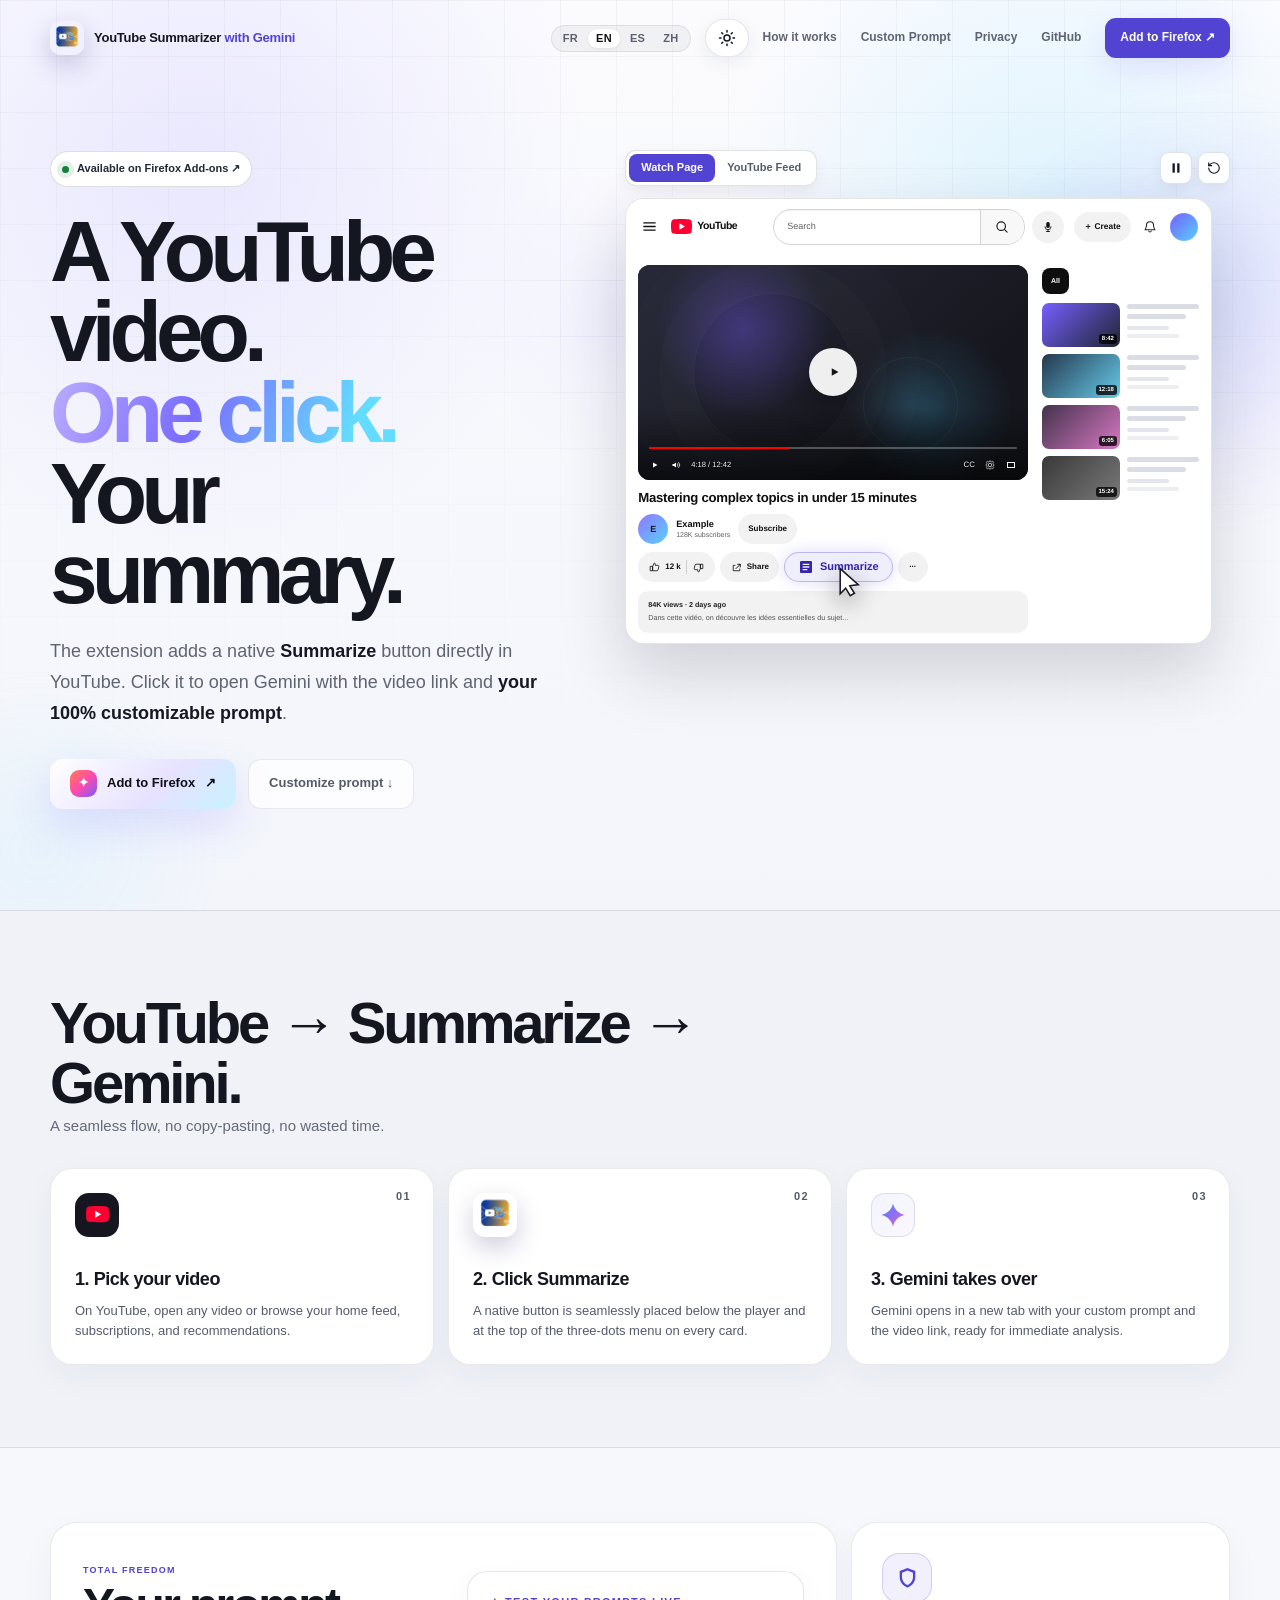
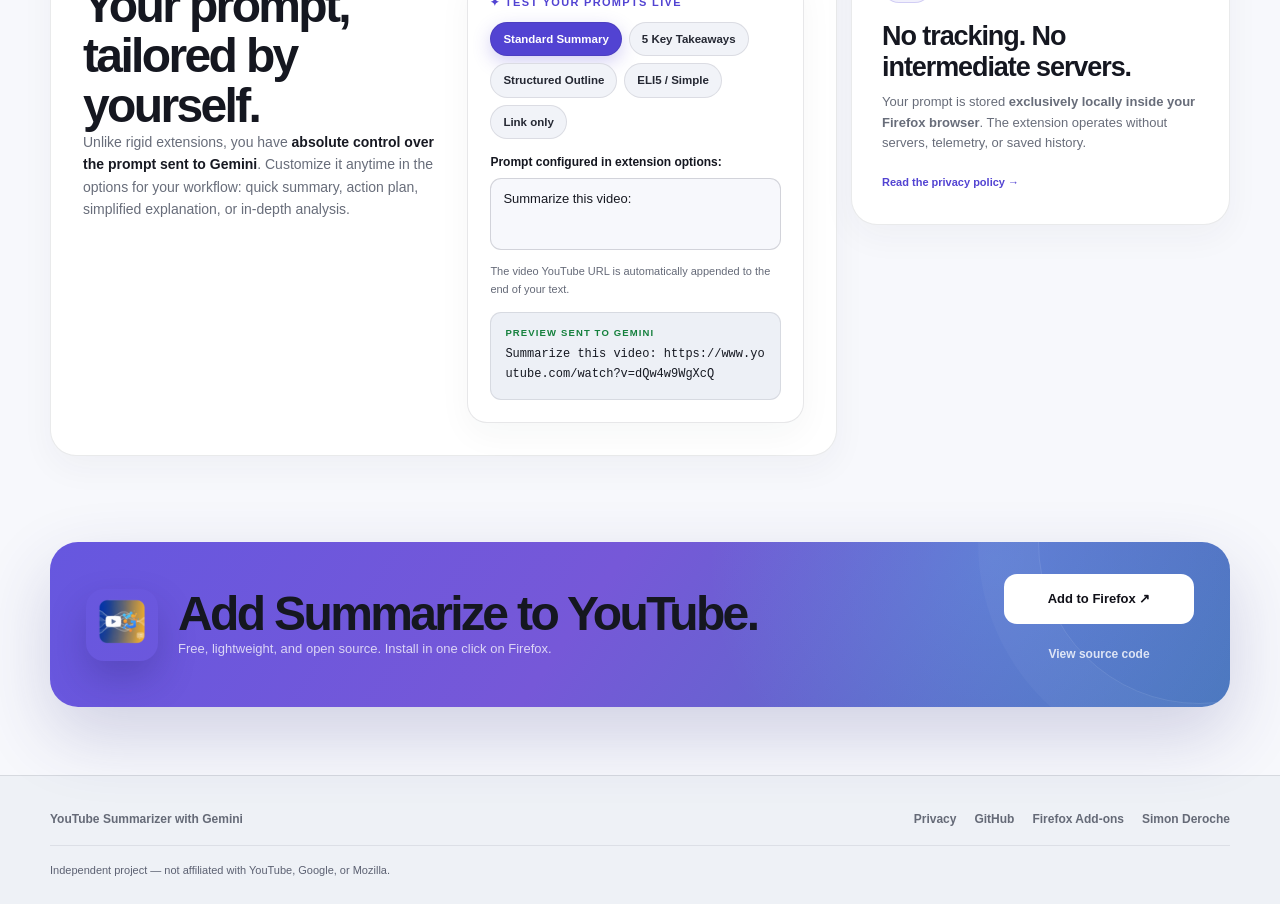
==== commit dc3dada1: "Add discreet footer link to simonderoche.fr/creation-web/" ====
--- a/docs/index.html
+++ b/docs/index.html
@@ -604,6 +604,7 @@
         <a href="privacy.html" data-i18n="nav_privacy">Privacy</a>
         <a href="https://github.com/Epikaigle/gemini-youtube-summarizer" target="_blank" rel="noreferrer">GitHub</a>
         <a href="https://addons.mozilla.org/firefox/addon/gemini-youtube-summarizer/" target="_blank" rel="noreferrer">Firefox Add-ons</a>
+        <a href="https://simonderoche.fr/creation-web/" target="_blank" rel="noopener">Simon Deroche</a>
       </div>
     </div>
     <div class="container legal-line" data-i18n="footer_legal">Independent project — not affiliated with YouTube, Google, or Mozilla.</div>
